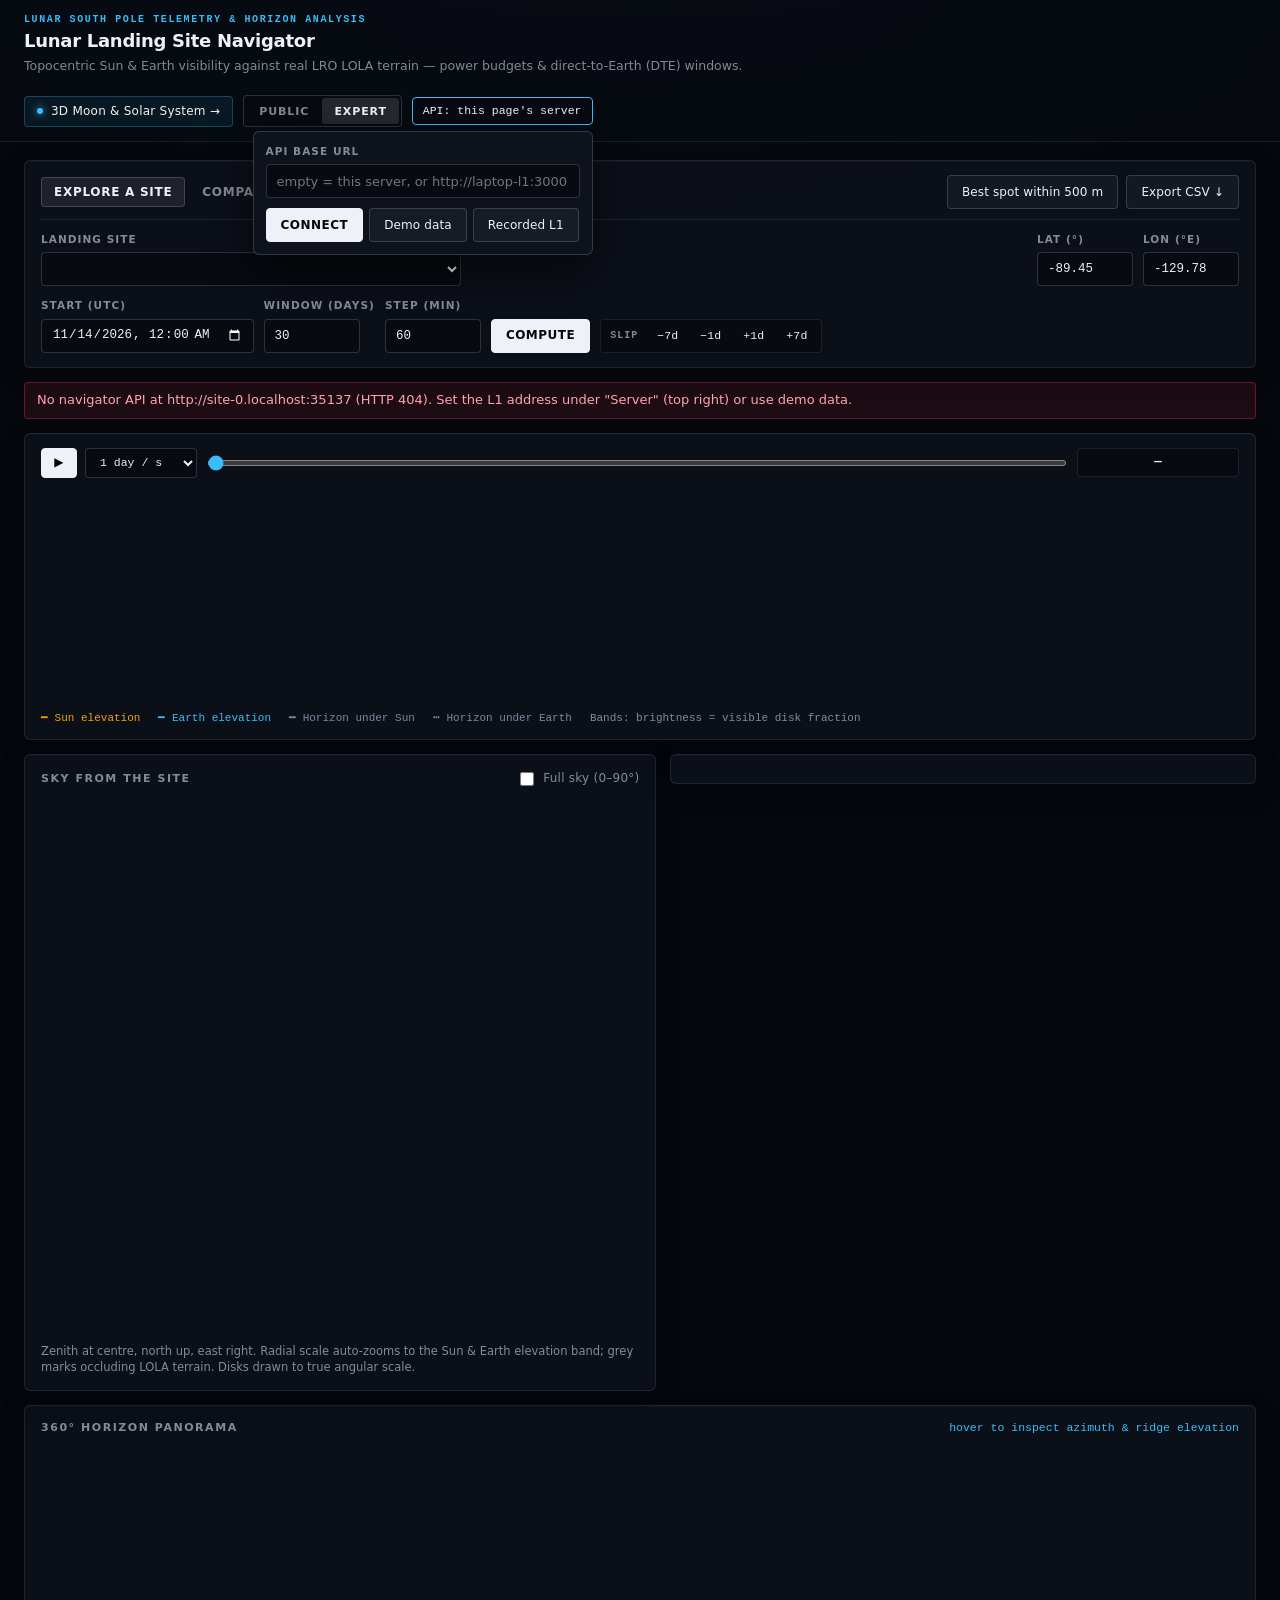
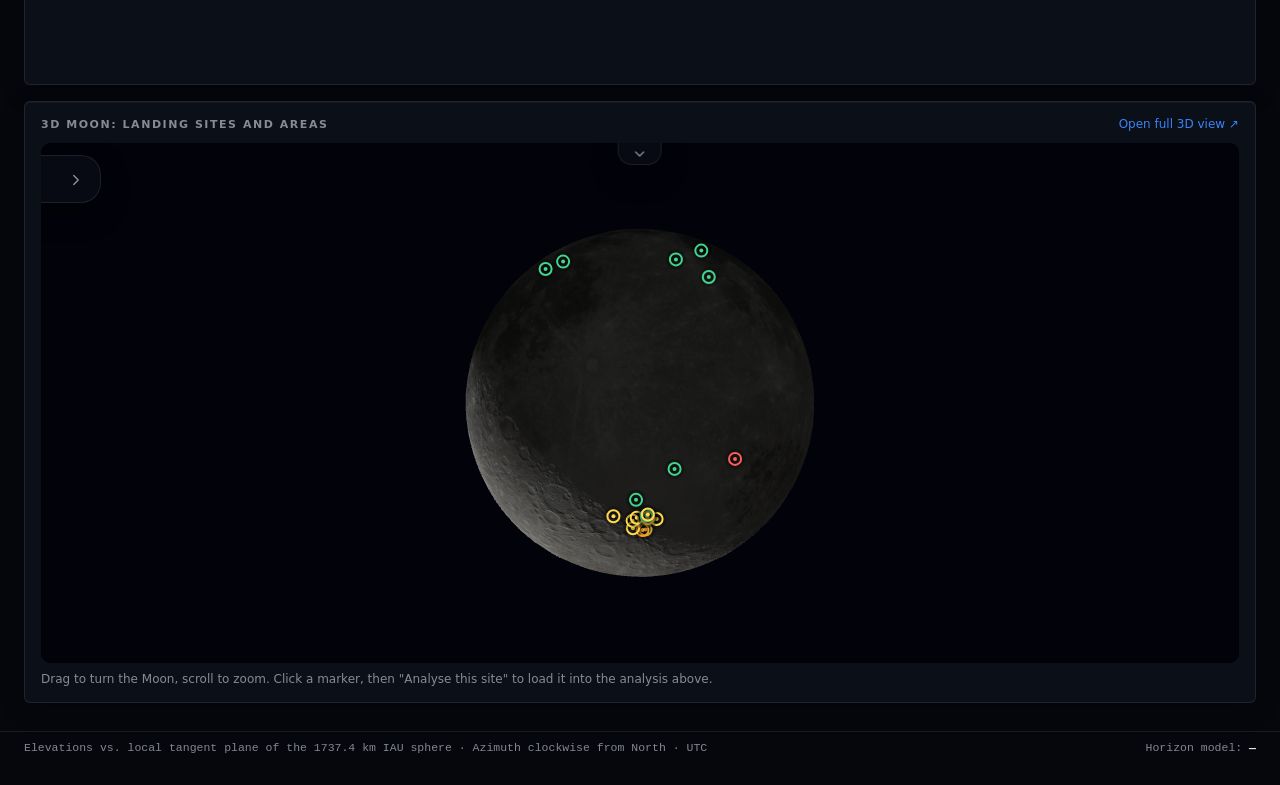
==== web/index.html @ e288f544 "fix(web): 3D hover card never hides under the open settings panel positionCard uses the open left pa" ====
<!doctype html>
<html lang="en">
<head>
<meta charset="utf-8">
<meta name="viewport" content="width=device-width, initial-scale=1">
<title>Lunar Landing Site Navigator</title>
<link rel="icon" type="image/svg+xml" href="favicon.svg">
<link rel="stylesheet" href="app.css?v=20261115c">
</head>
<body>
<header>
  <div class="brand">
    <div class="brand-top">
      <span class="kicker">LUNAR SOUTH POLE TELEMETRY &amp; HORIZON ANALYSIS</span>
      <h1>Lunar Landing Site Navigator</h1>
    </div>
    <p>Topocentric Sun &amp; Earth visibility against real LRO LOLA terrain — power budgets &amp; direct-to-Earth (DTE) windows.</p>
  </div>
  <div class="header-actions">
    <a class="nav-pill" href="solar.html">
      <span class="nav-dot"></span>3D Moon &amp; Solar System →
    </a>
    <div class="mode" role="radiogroup" aria-label="Detail level">
      <button type="button" role="radio" data-mode="public" title="Plain-language summary: countdowns, sunlight and Earth contact">Public</button>
      <button type="button" role="radio" data-mode="expert" title="Everything: coordinates, azimuth/elevation, terrain angles, link gaps">Expert</button>
    </div>
    <details id="server">
      <summary>API: <span id="server-label">…</span></summary>
      <form id="server-form">
        <label>API base URL <input id="api" placeholder="empty = this server, or http://laptop-l1:3000" size="28"></label>
        <div class="server-btns">
          <button type="submit">Connect</button>
          <button type="button" id="use-demo" class="secondary">Demo data</button>
          <button type="button" id="use-recorded" class="secondary">Recorded L1</button>
        </div>
      </form>
    </details>
  </div>
</header>

<div id="demo-banner" hidden>DEMO DATA: approximate geometry and synthetic terrain, not the real ephemeris. Connect to the server for real results.</div>

<main>
  <form id="f" class="panel controls" novalidate>
    <div class="controls-top">
      <nav class="tabs" role="tablist">
        <button type="button" role="tab" data-tab="explore" aria-selected="true">Explore a site</button>
        <button type="button" role="tab" data-tab="compare" aria-selected="false">Compare sites</button>
      </nav>
      <div class="quick-actions" data-only="explore">
        <button type="button" id="best" class="secondary" title="Search a 500 m radius (100 m grid) for the spot with the most sunlight">Best spot within 500 m</button>
        <button type="button" id="csv" class="secondary expert" title="Download full ephemeris and terrain horizon track as CSV">Export CSV ↓</button>
      </div>
    </div>
    <div class="row" data-only="explore">
      <label class="grow">Landing site <select id="site"></select></label>
      <label class="expert coord">Lat (°) <input id="lat" type="number" step="any" min="-90" max="90" value="-89.45" class="num"></label>
      <label class="expert coord">Lon (°E) <input id="lon" type="number" step="any" min="-180" max="180" value="-129.78" class="num"></label>
    </div>
    <div class="row" data-only="compare" hidden>
      <label class="grow">Site A <select class="cmp-site"></select></label>
      <label class="grow">Site B <select class="cmp-site"></select></label>
      <label class="grow">Site C <select class="cmp-site"></select></label>
    </div>
    <div class="row">
      <label>Start (UTC) <input id="start" type="datetime-local" value="2026-11-14T00:00"></label>
      <label>Window (days) <input id="days" type="number" step="any" min="1" max="400" value="30" class="num"></label>
      <label class="expert">Step (min) <input id="step" type="number" step="any" min="1" value="60" class="num"></label>
      <button type="submit">Compute</button>
      <span class="slips"><span class="slips-lbl">Slip</span><button type="button" data-d="-7">−7d</button><button type="button" data-d="-1">−1d</button><button type="button" data-d="1">+1d</button><button type="button" data-d="7">+7d</button></span>
    </div>
  </form>

  <div id="err" role="alert"></div>
  <div id="busy" role="status" hidden><span class="spin"></span> Computing… the first request for a site loads its terrain and can take a few seconds.</div>

  <!-- Timeline + playback, shared by both views. -->
  <section class="panel" id="timeline-panel">
    <div class="play">
      <button type="button" id="play" aria-label="Play">▶</button>
      <select id="speed" aria-label="Playback speed">
        <option value="0.25">6 h / s</option>
        <option value="1" selected>1 day / s</option>
        <option value="3">3 days / s</option>
        <option value="7">1 week / s</option>
      </select>
      <input id="scrub" type="range" min="0" max="0" value="0" step="any" aria-label="Time">
      <output id="now">—</output>
    </div>
    <canvas id="timeline" data-only="explore"></canvas>
    <div id="cmp-bands" data-only="compare" hidden></div>
    <div class="legend expert" data-only="explore">
      <span class="sun">━ Sun elevation</span><span class="earth">━ Earth elevation</span>
      <span class="hz">━ Horizon under Sun</span><span class="hz">┅ Horizon under Earth</span>
      <span>Bands: brightness = visible disk fraction</span>
    </div>
  </section>

  <section id="explore" data-only="explore">
    <div class="split">
      <div class="panel sky-wrap">
        <div class="sky-head">
          <h2>Sky from the site</h2>
          <label class="inline expert"><input type="checkbox" id="full-sky"> Full sky (0–90°)</label>
        </div>
        <canvas id="sky"></canvas>
        <p class="hint expert">Zenith at centre, north up, east right. Radial scale auto-zooms to the Sun &amp; Earth elevation band; grey marks occluding LOLA terrain. Disks drawn to true angular scale.</p>
      </div>
      <div class="side">
        <div class="panel" id="verdict" hidden></div>
        <div class="panel" id="best-panel" hidden></div>
        <div class="panel" id="readout"></div>
        <div class="grid" id="metrics"></div>
      </div>
    </div>
    <div class="panel" id="pano-panel">
      <div class="bp-head"><h2>360° Horizon Panorama</h2><small id="pano-read">hover to inspect azimuth &amp; ridge elevation</small></div>
      <canvas id="pano" aria-label="360 degree horizon panorama"></canvas>
      <p class="hint" id="pano-note"></p>
    </div>
    <div class="panel" id="slips" hidden>
      <div class="bp-head"><h2>If the landing slips</h2><small id="slips-note"></small></div>
      <table id="slips-table"></table>
      <p class="hint">Same site and window duration across delayed launch dates. Deltas relative to planned date; ★ = best date for each metric.</p>
    </div>
  </section>

  <section id="compare" data-only="compare" hidden>
    <div class="cmp-cols" id="cmp-cols"></div>
    <div class="panel">
      <h2>Side-by-side comparison</h2>
      <table id="cmp-table"></table>
      <p class="hint">★ = optimal site among compared candidates for that metric.</p>
    </div>
  </section>
</main>

<footer>
  <span>Elevations vs. local tangent plane of the 1737.4 km IAU sphere · Azimuth clockwise from North · UTC</span>
  <span>Horizon model: <strong id="hz-source">—</strong></span>
</footer>

<script src="sky.js?v=20261115c"></script>
<script src="mock.js?v=20261115c"></script>
<script src="app.js?v=20261115c"></script>
<script src="embed3d.js?v=20261115i"></script>
</body>
</html>
---- web/app.css ----
:root {
  --bg: #05070d;
  --panel: rgba(14, 18, 28, 0.82);
  --panel-solid: #0d111b;
  --well: #070a11;
  --line: rgba(255, 255, 255, 0.085);
  --line-strong: rgba(255, 255, 255, 0.16);
  --text: #eef1f7;
  --muted: rgba(230, 235, 245, 0.56);
  --faint: rgba(230, 235, 245, 0.28);
  --sun: #f59e0b;
  --earth: #38bdf8;
  --hz: #7c899e;
  --accent: #3b82f6;
  --good: #10b981;
  --err: #f43f5e;
  --mono: "JetBrains Mono", "SFMono-Regular", ui-monospace, "Cascadia Code", "Fira Code", monospace;
  --sans: "Inter", system-ui, -apple-system, "Segoe UI", Roboto, sans-serif;
  --r-sm: 4px;
  --r-md: 6px;
}

* { box-sizing: border-box; }
[hidden] { display: none !important; }

body {
  margin: 0;
  font: 14px/1.45 var(--sans);
  background: radial-gradient(1200px 600px at 50% -180px, rgba(56, 189, 248, 0.07), transparent 70%), var(--bg);
  color: var(--text);
  -webkit-font-smoothing: antialiased;
  min-height: 100vh;
}

/* ---------- header ---------- */
header {
  padding: 14px 24px;
  border-bottom: 1px solid var(--line);
  background: rgba(8, 11, 18, 0.85);
  backdrop-filter: blur(14px);
  -webkit-backdrop-filter: blur(14px);
  display: flex;
  gap: 20px;
  justify-content: space-between;
  align-items: center;
  flex-wrap: wrap;
  position: sticky;
  top: 0;
  z-index: 20;
}
.brand-top { display: flex; flex-direction: column; gap: 2px; }
.kicker {
  font: 600 10px/1.2 var(--mono);
  letter-spacing: 0.16em;
  text-transform: uppercase;
  color: var(--earth);
}
h1 {
  margin: 0;
  font-size: 18px;
  font-weight: 600;
  letter-spacing: -0.015em;
  color: var(--text);
}
h2 {
  margin: 0 0 10px;
  font-size: 11px;
  font-weight: 600;
  letter-spacing: 0.14em;
  text-transform: uppercase;
  color: var(--muted);
}
header p {
  margin: 3px 0 0;
  color: var(--muted);
  font-size: 12.5px;
}
.header-actions {
  display: flex;
  align-items: center;
  gap: 10px;
  flex-wrap: wrap;
}
.nav-pill {
  display: inline-flex;
  align-items: center;
  gap: 8px;
  padding: 6px 12px;
  border-radius: var(--r-sm);
  border: 1px solid rgba(56, 189, 248, 0.28);
  background: rgba(56, 189, 248, 0.08);
  color: var(--text);
  text-decoration: none;
  font-size: 12px;
  font-weight: 500;
  letter-spacing: 0.02em;
  transition: background 0.15s, border-color 0.15s;
}
.nav-pill:hover {
  background: rgba(56, 189, 248, 0.16);
  border-color: rgba(56, 189, 248, 0.5);
}
.nav-dot {
  width: 6px;
  height: 6px;
  border-radius: 50%;
  background: var(--earth);
  box-shadow: 0 0 8px var(--earth);
}

/* ---------- server popover ---------- */
#server { position: relative; }
#server summary {
  cursor: pointer;
  color: var(--muted);
  font: 500 11.5px/1 var(--mono);
  padding: 7px 10px;
  border: 1px solid var(--line);
  border-radius: var(--r-sm);
  background: var(--well);
  list-style: none;
  user-select: none;
}
#server summary::-webkit-details-marker { display: none; }
#server summary:hover { border-color: var(--line-strong); color: var(--text); }
#server[open] summary { border-color: var(--earth); color: var(--text); }
#server form {
  position: absolute;
  right: 0;
  top: calc(100% + 6px);
  width: 340px;
  background: #0d121d;
  border: 1px solid var(--line-strong);
  border-radius: var(--r-md);
  padding: 12px;
  box-shadow: 0 16px 40px rgba(0, 0, 0, 0.55);
  display: grid;
  gap: 10px;
  z-index: 30;
}
#server form input { width: 100%; }
.server-btns { display: flex; gap: 6px; flex-wrap: wrap; }

#demo-banner {
  background: rgba(245, 158, 11, 0.12);
  color: #fcd34d;
  padding: 7px 24px;
  font: 500 12px/1.4 var(--mono);
  border-bottom: 1px solid rgba(245, 158, 11, 0.28);
}

/* ---------- main layout & panels ---------- */
main {
  padding: 18px 24px 28px;
  display: grid;
  gap: 14px;
  max-width: 1380px;
  margin: auto;
}
.panel {
  background: var(--panel);
  padding: 14px 16px;
  border-radius: var(--r-md);
  border: 1px solid var(--line);
  box-shadow: inset 0 1px 0 rgba(255, 255, 255, 0.03), 0 8px 24px rgba(0, 0, 0, 0.22);
}

/* ---------- controls bar ---------- */
.controls { display: grid; gap: 12px; }
.controls-top {
  display: flex;
  justify-content: space-between;
  align-items: center;
  gap: 12px;
  border-bottom: 1px solid var(--line);
  padding-bottom: 10px;
  flex-wrap: wrap;
}
.quick-actions { display: flex; gap: 8px; align-items: center; }
.row { display: flex; flex-wrap: wrap; gap: 10px; align-items: flex-end; }
label {
  display: flex;
  flex-direction: column;
  gap: 5px;
  font-size: 10.5px;
  font-weight: 600;
  letter-spacing: 0.1em;
  text-transform: uppercase;
  color: var(--muted);
}
label.grow { flex: 1 1 240px; }
label.inline {
  flex-direction: row;
  align-items: center;
  gap: 6px;
  text-transform: none;
  letter-spacing: 0.02em;
  font-weight: 500;
  font-size: 12px;
  cursor: pointer;
}

input, select, button {
  font: 500 13px/1.2 var(--sans);
  height: 34px;
  padding: 0 10px;
  border-radius: var(--r-sm);
  border: 1px solid var(--line-strong);
  background: var(--well);
  color: var(--text);
  outline: none;
  transition: border-color 0.15s, background 0.15s, box-shadow 0.15s;
}
input[type="number"], input[type="datetime-local"] {
  font-family: var(--mono);
  font-size: 12.5px;
  font-variant-numeric: tabular-nums;
  color-scheme: dark;
}
input:focus, select:focus {
  border-color: var(--earth);
  box-shadow: 0 0 0 2px rgba(56, 189, 248, 0.15);
}
input[type="checkbox"] {
  width: 14px;
  height: 14px;
  padding: 0;
  accent-color: var(--earth);
}
input.num { width: 96px; }
select { width: 100%; max-width: 420px; }

button {
  background: var(--text);
  border-color: var(--text);
  color: #05070d;
  font-weight: 600;
  font-size: 12px;
  letter-spacing: 0.04em;
  text-transform: uppercase;
  padding: 0 14px;
  cursor: pointer;
}
button:hover:not(:disabled) { opacity: 0.9; }
button:active:not(:disabled) { transform: translateY(1px); }

button.secondary, .slips button {
  background: rgba(255, 255, 255, 0.04);
  border-color: var(--line-strong);
  color: var(--text);
  font-weight: 500;
  text-transform: none;
  letter-spacing: 0.01em;
}
button.secondary:hover:not(:disabled), .slips button:hover:not(:disabled) {
  background: rgba(255, 255, 255, 0.09);
  border-color: rgba(255, 255, 255, 0.28);
}

.slips {
  display: inline-flex;
  gap: 4px;
  align-items: center;
  background: var(--well);
  border: 1px solid var(--line);
  border-radius: var(--r-sm);
  padding: 3px 5px;
  height: 34px;
}
.slips-lbl {
  font: 600 10px/1 var(--mono);
  text-transform: uppercase;
  letter-spacing: 0.1em;
  color: var(--muted);
  padding: 0 6px 0 4px;
}
.slips button {
  height: 26px;
  padding: 0 8px;
  font: 500 11.5px/1 var(--mono);
  border-color: transparent;
  background: transparent;
}
.slips button:hover {
  background: rgba(255, 255, 255, 0.08);
  border-color: var(--line);
}

.tabs { display: flex; gap: 4px; }
.tabs button {
  height: 30px;
  padding: 0 12px;
  background: transparent;
  border-color: transparent;
  color: var(--muted);
  font-size: 12px;
  letter-spacing: 0.06em;
}
.tabs button:hover { color: var(--text); }
.tabs button[aria-selected="true"] {
  background: rgba(255, 255, 255, 0.08);
  border-color: var(--line-strong);
  color: var(--text);
}

/* ---------- alerts & busy ---------- */
#err {
  color: #fda4af;
  background: rgba(244, 63, 94, 0.1);
  border: 1px solid rgba(244, 63, 94, 0.3);
  border-radius: var(--r-sm);
  padding: 8px 12px;
  font-size: 13px;
}
#err:empty { display: none; }
#busy {
  color: var(--muted);
  font: 500 12px/1.4 var(--mono);
  display: flex;
  align-items: center;
  gap: 8px;
}
.spin {
  width: 13px;
  height: 13px;
  border: 2px solid var(--line-strong);
  border-top-color: var(--earth);
  border-radius: 50%;
  animation: spin 0.75s linear infinite;
}
@keyframes spin { to { transform: rotate(360deg); } }
main.loading canvas, main.loading .grid, main.loading table { opacity: 0.45; transition: opacity 0.2s; }
button:disabled { opacity: 0.5; cursor: progress; }

/* ---------- timeline & playback ---------- */
.play {
  display: flex;
  gap: 8px;
  align-items: center;
  margin-bottom: 10px;
}
.play button {
  width: 36px;
  height: 30px;
  padding: 0;
  display: grid;
  place-items: center;
}
.play select {
  width: auto;
  height: 30px;
  font: 500 11.5px/1 var(--mono);
}
#scrub {
  flex: 1;
  padding: 0;
  height: 6px;
  accent-color: var(--earth);
  cursor: pointer;
}
#now {
  font: 600 12.5px/1 var(--mono);
  font-variant-numeric: tabular-nums;
  color: var(--text);
  background: var(--well);
  border: 1px solid var(--line);
  border-radius: var(--r-sm);
  padding: 7px 10px;
  min-width: 162px;
  text-align: center;
}
canvas { display: block; width: 100%; border-radius: var(--r-sm); }
#timeline { height: 215px; cursor: crosshair; }
.legend {
  display: flex;
  flex-wrap: wrap;
  gap: 6px 18px;
  font: 500 11px/1.3 var(--mono);
  color: var(--muted);
  margin-top: 8px;
}
.legend .sun { color: var(--sun); }
.legend .earth { color: var(--earth); }
.legend .hz { color: var(--hz); }

/* ---------- explore split ---------- */
.split {
  display: grid;
  grid-template-columns: minmax(320px, 1.08fr) 1fr;
  gap: 14px;
}
@media (max-width: 900px) { .split { grid-template-columns: 1fr; } }
.sky-head {
  display: flex;
  justify-content: space-between;
  align-items: center;
  margin-bottom: 6px;
}
.sky-head h2 { margin: 0; }
#sky { aspect-ratio: 1; max-height: 540px; margin: 0 auto; }
.hint {
  color: var(--muted);
  font-size: 11.5px;
  line-height: 1.45;
  margin: 8px 0 0;
}
.side {
  display: grid;
  gap: 12px;
  align-content: start;
}

/* ---------- readout & countdowns ---------- */
.counts {
  display: grid;
  grid-template-columns: 1fr 1fr;
  gap: 10px;
  margin: 6px 0 12px;
}
.count {
  background: var(--well);
  border: 1px solid var(--line);
  border-radius: var(--r-sm);
  padding: 10px 12px;
}
.count small {
  display: block;
  color: var(--muted);
  font: 600 10px/1.2 var(--mono);
  letter-spacing: 0.12em;
  text-transform: uppercase;
}
.count b {
  display: block;
  font: 600 20px/1.25 var(--mono);
  font-variant-numeric: tabular-nums;
  margin: 3px 0 2px;
}
.count.sun { border-left: 2px solid var(--sun); }
.count.earth { border-left: 2px solid var(--earth); }
.count.sun b { color: var(--sun); }
.count.earth b { color: var(--earth); }
.count span {
  color: var(--muted);
  font: 400 11px/1.2 var(--mono);
}

#readout h2 {
  font-family: var(--mono);
  color: var(--text);
  letter-spacing: 0.06em;
}
#readout dl {
  display: grid;
  grid-template-columns: 56px 1fr 1fr;
  gap: 6px 12px;
  margin: 0;
  padding-top: 8px;
  border-top: 1px solid var(--line);
  font: 500 12px/1.4 var(--mono);
  font-variant-numeric: tabular-nums;
}
#readout dt { font-weight: 600; text-transform: uppercase; letter-spacing: 0.08em; }
#readout dd { margin: 0; }
#readout dd small { color: var(--muted); }
#readout .sun { color: var(--sun); }
#readout .earth { color: var(--earth); }

/* ---------- metric cards ---------- */
.grid {
  display: grid;
  grid-template-columns: repeat(auto-fit, minmax(150px, 1fr));
  gap: 10px;
}
.metric {
  background: var(--panel);
  border: 1px solid var(--line);
  padding: 11px 13px;
  border-radius: var(--r-md);
  box-shadow: inset 0 1px 0 rgba(255, 255, 255, 0.025);
}
.metric > small:first-child {
  font-size: 10.5px;
  font-weight: 600;
  letter-spacing: 0.1em;
  text-transform: uppercase;
  color: var(--muted);
}
.metric b {
  display: block;
  font: 600 22px/1.25 var(--mono);
  font-variant-numeric: tabular-nums;
  margin: 4px 0 2px;
  color: var(--text);
}
.metric > small:last-child {
  color: var(--muted);
  font-size: 11px;
  display: block;
}

/* ---------- slips & best spot ---------- */
#slips, #pano-panel { margin-top: 14px; }
#slips td.up, #best-panel td.up { color: var(--good); }
#slips td.down, #best-panel td.down { color: var(--err); }
#slips td small {
  color: var(--muted);
  margin-left: 6px;
  font: 400 11px/1 var(--mono);
}
#slips tr.on td:first-child { color: var(--text); font-weight: 600; }
#slips .bar {
  display: inline-block;
  height: 5px;
  border-radius: 2px;
  background: var(--sun);
  vertical-align: middle;
  margin-right: 8px;
  opacity: 0.85;
}
#slips button { height: 26px; padding: 0 10px; font-size: 11.5px; }
#best-panel table { font-size: 12.5px; margin: 8px 0; }
.bp-head {
  display: flex;
  justify-content: space-between;
  align-items: baseline;
  gap: 8px;
  margin-bottom: 6px;
}
.bp-head h2 { margin: 0; }
.bp-head small {
  font: 500 11.5px/1 var(--mono);
  color: var(--muted);
}
#best-panel .bp-actions { display: flex; gap: 8px; margin-top: 8px; }

/* ---------- compare view ---------- */
.cmp-cols {
  display: grid;
  grid-template-columns: repeat(auto-fit, minmax(260px, 1fr));
  gap: 14px;
  margin-bottom: 14px;
}
.cmp-col h3 {
  margin: 0 0 3px;
  font-size: 14px;
  font-weight: 600;
}
.cmp-col .sub {
  color: var(--muted);
  font: 500 11.5px/1.3 var(--mono);
  margin-bottom: 8px;
}
.cmp-col canvas { aspect-ratio: 1; }
.cmp-col .now {
  font: 500 12px/1.4 var(--mono);
  font-variant-numeric: tabular-nums;
  margin-top: 8px;
}
.cmp-band {
  display: grid;
  grid-template-columns: 170px 1fr;
  align-items: center;
  gap: 10px;
  margin-bottom: 6px;
}
.cmp-band span {
  font-size: 12px;
  color: var(--muted);
  overflow: hidden;
  text-overflow: ellipsis;
  white-space: nowrap;
}
.cmp-band canvas { height: 30px; cursor: crosshair; }

/* ---------- tables ---------- */
table {
  width: 100%;
  border-collapse: collapse;
  font: 500 12.5px/1.4 var(--mono);
  font-variant-numeric: tabular-nums;
}
th, td {
  padding: 8px 10px;
  border-bottom: 1px solid var(--line);
  text-align: right;
}
th {
  font-family: var(--sans);
  font-size: 10.5px;
  font-weight: 600;
  letter-spacing: 0.1em;
  text-transform: uppercase;
  color: var(--muted);
}
th:first-child, td:first-child {
  font-family: var(--sans);
  text-align: left;
  color: var(--muted);
  font-weight: 500;
}
td.best { color: var(--good); font-weight: 600; }

/* ---------- footer ---------- */
footer {
  color: var(--muted);
  font: 500 11.5px/1.4 var(--mono);
  padding: 8px 24px 28px;
  max-width: 1380px;
  margin: auto;
  display: flex;
  justify-content: space-between;
  flex-wrap: wrap;
  gap: 8px;
  border-top: 1px solid var(--line);
}
footer strong { color: var(--text); font-weight: 600; }

/* ---------- public / expert mode ---------- */
[data-mode="public"] .expert { display: none !important; }
.mode {
  display: inline-grid;
  grid-template-columns: 1fr 1fr;
  background: var(--well);
  border: 1px solid var(--line-strong);
  border-radius: var(--r-sm);
  padding: 2px;
}
.mode button {
  height: 26px;
  background: transparent;
  border: 0;
  border-radius: 3px;
  padding: 0 12px;
  font-size: 11px;
  font-weight: 600;
  letter-spacing: 0.08em;
  color: var(--muted);
}
.mode button[aria-checked="true"] {
  background: rgba(255, 255, 255, 0.12);
  color: var(--text);
}

/* ---------- mission verdict ---------- */
#verdict .v-head {
  display: flex;
  align-items: center;
  gap: 10px;
  margin-bottom: 10px;
}
#verdict .v-head b {
  font-size: 16px;
  letter-spacing: -0.01em;
}
#verdict .v-head small { color: var(--muted); font-size: 12px; }
.dot { width: 10px; height: 10px; border-radius: 50%; flex: none; }
.good { --v: var(--good); }
.marginal { --v: var(--sun); }
.poor { --v: var(--err); }
.dot {
  background: var(--v);
  box-shadow: 0 0 0 3px color-mix(in srgb, var(--v) 22%, transparent);
}
#verdict .v-head b { color: var(--v); }
#verdict ul {
  list-style: none;
  margin: 0;
  padding: 0;
  display: grid;
  gap: 6px;
  font-size: 12.5px;
}
#verdict li {
  display: flex;
  align-items: center;
  gap: 8px;
}
#verdict li > span:last-child {
  color: var(--text);
  margin-left: auto;
  font-family: var(--mono);
  font-variant-numeric: tabular-nums;
}
#verdict .fact, #verdict .caveat {
  color: var(--muted);
  font-size: 11.5px;
  margin: 10px 0 0;
}
#verdict .fact {
  border-top: 1px solid var(--line);
  padding-top: 8px;
  color: #cbd5e1;
}
#verdict li.info { --v: #64748b; }

/* ---------- horizon panorama ---------- */
#pano { height: 220px; cursor: crosshair; }
#pano-read { font-family: var(--mono); font-variant-numeric: tabular-nums; color: var(--earth); }

/* Public mode still needs coordinates when the user picked "custom coordinates". */
[data-mode="public"].custom .coord { display: flex !important; }
main.stale canvas, main.stale .grid, main.stale #readout, main.stale #verdict { opacity: 0.35; }

/* ---------- robustness: narrow screens ---------- */
main > *, .split > *, .side > *, .cmp-cols > * { min-width: 0; }
#slips, #compare .panel, #best-panel { overflow-x: auto; }
.metric b .ev, td .ev {
  font-family: var(--sans);
  font-size: 11.5px;
  font-weight: 500;
  color: var(--muted);
  margin-right: 5px;
}

@media (max-width: 640px) {
  header { padding: 12px 14px; position: static; }
  h1 { font-size: 16px; }
  main { padding: 12px; gap: 12px; }
  .row { gap: 8px; }
  .row label { flex: 1 1 135px; }
  .row label input, .row label select { width: 100%; max-width: none; }
  input.num { width: 100%; }
  .slips { flex-wrap: wrap; height: auto; }
  .play { flex-wrap: wrap; }
  #now { min-width: 0; flex-basis: 100%; }
  #timeline { height: 180px; }
  #pano { height: 175px; }
  .counts { grid-template-columns: 1fr 1fr; }
  .count b { font-size: 17px; }
  #readout dl { grid-template-columns: auto 1fr; }
  #readout dl dd:nth-of-type(2n) { grid-column: 2; }
  .grid { grid-template-columns: 1fr 1fr; }
  .metric b { font-size: 18px; }
  .cmp-band { grid-template-columns: 95px 1fr; }
  #server form { position: static; width: 100%; margin-top: 8px; }
}
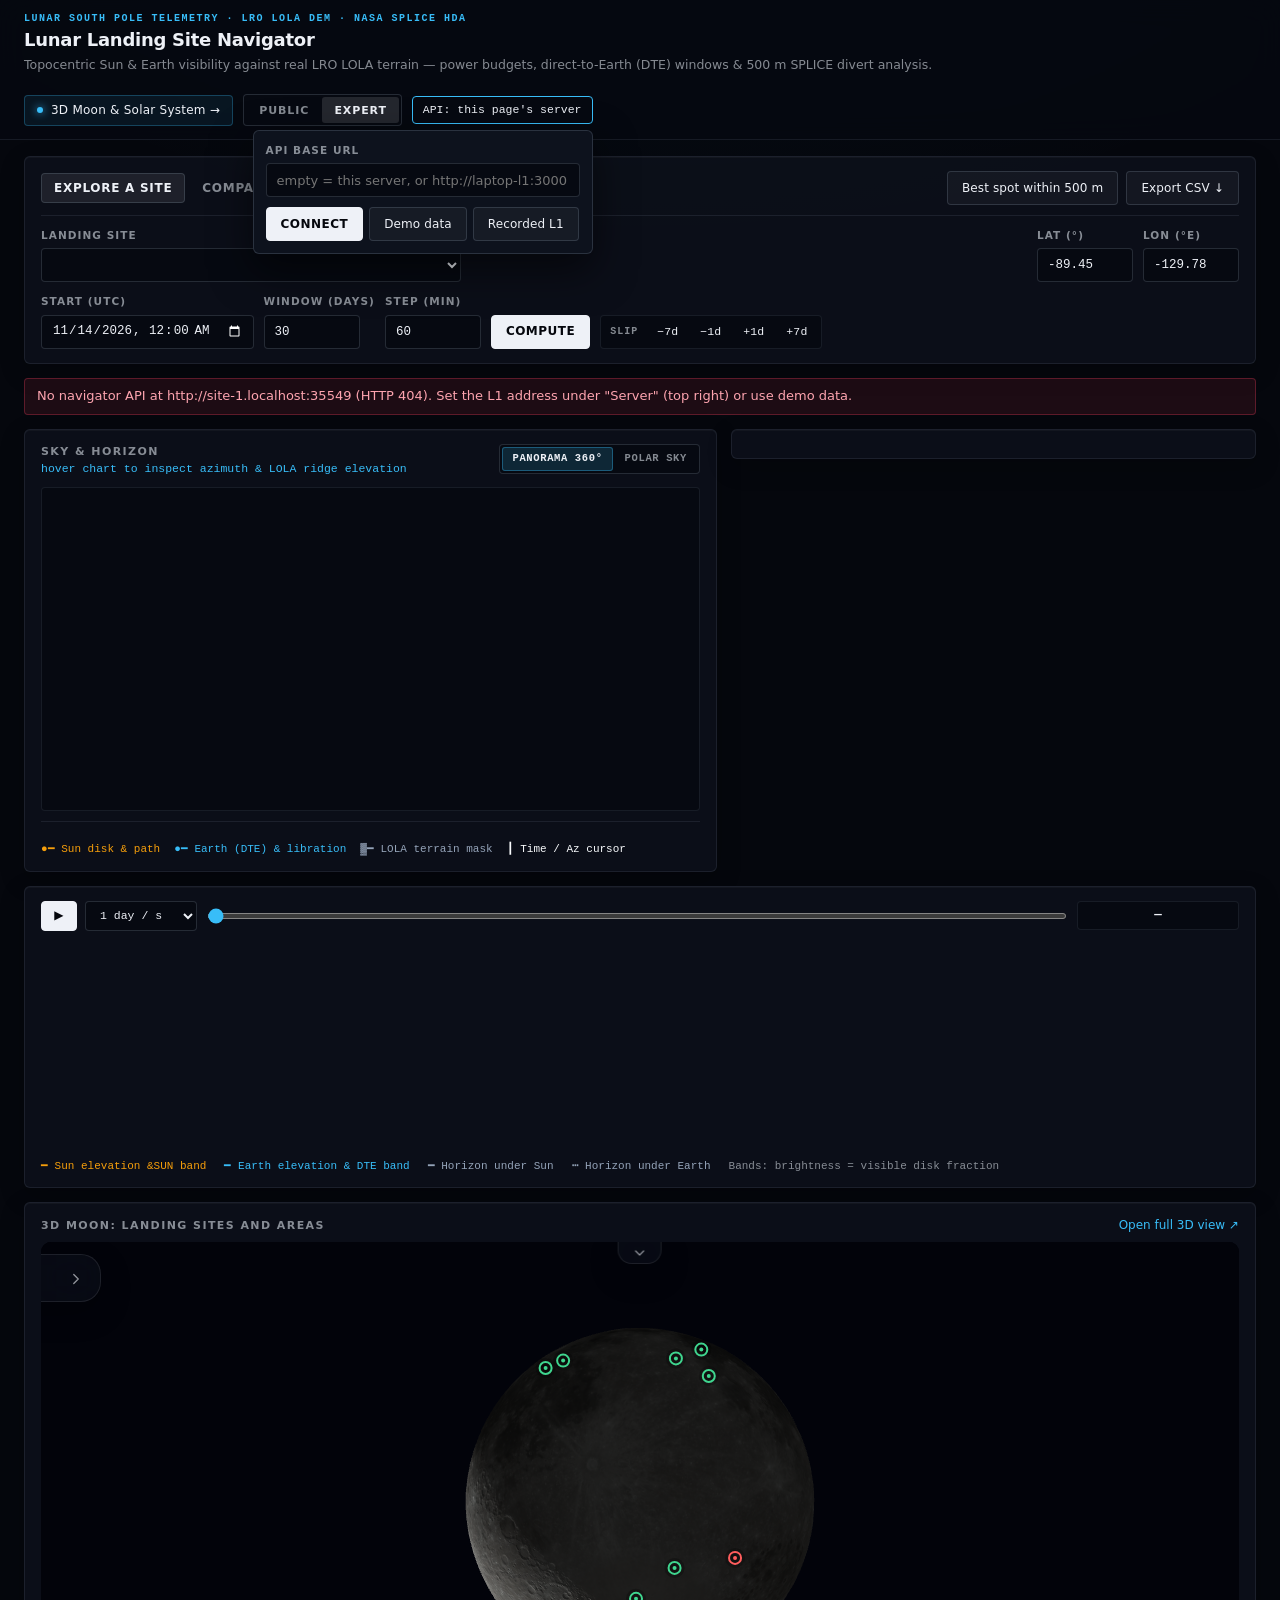
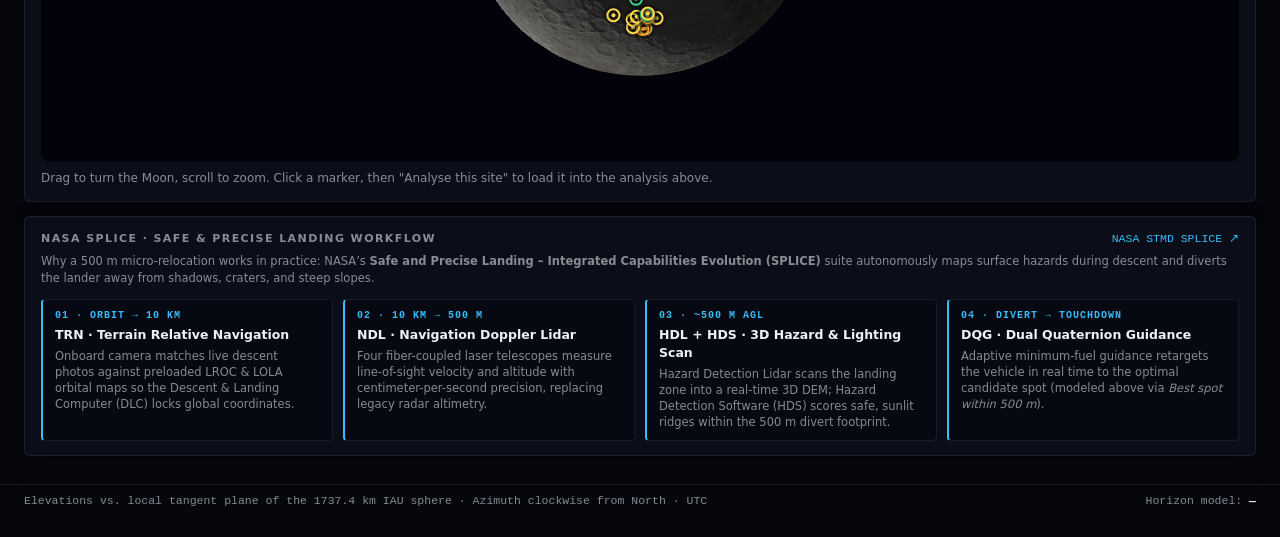
==== commit ecb0774d: "feat(web): unify Sky & Horizon chart system, stacked compare panoramas, and NASA SPLICE HDA workflow" ====
--- a/web/index.html
+++ b/web/index.html
@@ -5,16 +5,16 @@
 <meta name="viewport" content="width=device-width, initial-scale=1">
 <title>Lunar Landing Site Navigator</title>
 <link rel="icon" type="image/svg+xml" href="favicon.svg">
-<link rel="stylesheet" href="app.css?v=20261115c">
+<link rel="stylesheet" href="app.css?v=20261115j">
 </head>
 <body>
 <header>
   <div class="brand">
     <div class="brand-top">
-      <span class="kicker">LUNAR SOUTH POLE TELEMETRY &amp; HORIZON ANALYSIS</span>
+      <span class="kicker">LUNAR SOUTH POLE TELEMETRY · LRO LOLA DEM · NASA SPLICE HDA</span>
       <h1>Lunar Landing Site Navigator</h1>
     </div>
-    <p>Topocentric Sun &amp; Earth visibility against real LRO LOLA terrain — power budgets &amp; direct-to-Earth (DTE) windows.</p>
+    <p>Topocentric Sun &amp; Earth visibility against real LRO LOLA terrain — power budgets, direct-to-Earth (DTE) windows &amp; 500 m SPLICE divert analysis.</p>
   </div>
   <div class="header-actions">
     <a class="nav-pill" href="solar.html">
@@ -48,7 +48,7 @@
         <button type="button" role="tab" data-tab="compare" aria-selected="false">Compare sites</button>
       </nav>
       <div class="quick-actions" data-only="explore">
-        <button type="button" id="best" class="secondary" title="Search a 500 m radius (100 m grid) for the spot with the most sunlight">Best spot within 500 m</button>
+        <button type="button" id="best" class="secondary" title="NASA SPLICE HDA: search a 500 m divert radius (100 m grid) for the spot with the most sunlight">Best spot within 500 m</button>
         <button type="button" id="csv" class="secondary expert" title="Download full ephemeris and terrain horizon track as CSV">Export CSV ↓</button>
       </div>
     </div>
@@ -74,7 +74,86 @@
   <div id="err" role="alert"></div>
   <div id="busy" role="status" hidden><span class="spin"></span> Computing… the first request for a site loads its terrain and can take a few seconds.</div>
 
-  <!-- Timeline + playback, shared by both views. -->
+  <section id="explore" data-only="explore">
+    <div class="split">
+      <!-- Unified Sky & Horizon panel: Panorama (default) | Polar switch, shared cursor, both canvases in DOM. -->
+      <div class="panel sky-wrap" id="pano-panel">
+        <div class="sky-head">
+          <div class="sky-title-group">
+            <h2>Sky &amp; Horizon</h2>
+            <small id="pano-read">hover chart to inspect azimuth &amp; LOLA ridge elevation</small>
+          </div>
+          <div class="sky-controls">
+            <label class="inline expert" id="full-sky-label" hidden><input type="checkbox" id="full-sky"> Full sky (0–90°)</label>
+            <div class="chart-switch" id="sky-switch" role="radiogroup" aria-label="Chart projection">
+              <button type="button" role="radio" data-sky-view="pano" aria-checked="true">Panorama 360°</button>
+              <button type="button" role="radio" data-sky-view="polar" aria-checked="false">Polar Sky</button>
+            </div>
+          </div>
+        </div>
+        <div class="chart-stage">
+          <canvas id="pano" aria-label="360 degree horizon panorama"></canvas>
+          <canvas id="sky" hidden aria-label="Polar sky plot"></canvas>
+        </div>
+        <div class="chart-foot">
+          <p class="hint" id="pano-note"></p>
+          <div class="legend compact-legend">
+            <span class="sun">●━ Sun disk &amp; path</span>
+            <span class="earth">●━ Earth (DTE) &amp; libration</span>
+            <span class="hz">▓━ LOLA terrain mask</span>
+            <span class="cur">┃ Time / Az cursor</span>
+          </div>
+        </div>
+      </div>
+
+      <div class="side">
+        <div class="panel" id="verdict" hidden></div>
+        <div class="panel" id="best-panel" hidden></div>
+        <div class="panel" id="readout"></div>
+        <div class="grid" id="metrics"></div>
+      </div>
+    </div>
+
+    <div id="moon3d-mount"></div>
+
+    <div class="panel" id="slips" hidden>
+      <div class="bp-head"><h2>If the landing slips</h2><small id="slips-note"></small></div>
+      <table id="slips-table"></table>
+      <p class="hint">Same site and window duration across delayed launch dates. Deltas relative to planned date; ★ = best date for each metric.</p>
+    </div>
+
+    <div class="panel splice-panel" id="splice-workflow">
+      <div class="bp-head">
+        <h2>NASA SPLICE · Safe &amp; Precise Landing Workflow</h2>
+        <a class="splice-link" href="https://www.nasa.gov/safe-and-precise-landing-integrated-capabilities-evolution-splice/" target="_blank" rel="noopener">NASA STMD SPLICE ↗</a>
+      </div>
+      <p class="hint splice-intro">Why a 500 m micro-relocation works in practice: NASA’s <strong>Safe and Precise Landing – Integrated Capabilities Evolution (SPLICE)</strong> suite autonomously maps surface hazards during descent and diverts the lander away from shadows, craters, and steep slopes.</p>
+      <div class="splice-steps">
+        <div class="splice-step">
+          <span class="splice-tag">01 · ORBIT → 10 KM</span>
+          <b>TRN · Terrain Relative Navigation</b>
+          <small>Onboard camera matches live descent photos against preloaded LROC &amp; LOLA orbital maps so the Descent &amp; Landing Computer (DLC) locks global coordinates.</small>
+        </div>
+        <div class="splice-step">
+          <span class="splice-tag">02 · 10 KM → 500 M</span>
+          <b>NDL · Navigation Doppler Lidar</b>
+          <small>Four fiber-coupled laser telescopes measure line-of-sight velocity and altitude with centimeter-per-second precision, replacing legacy radar altimetry.</small>
+        </div>
+        <div class="splice-step">
+          <span class="splice-tag">03 · ~500 M AGL</span>
+          <b>HDL + HDS · 3D Hazard &amp; Lighting Scan</b>
+          <small>Hazard Detection Lidar scans the landing zone into a real-time 3D DEM; Hazard Detection Software (HDS) scores safe, sunlit ridges within the 500 m divert footprint.</small>
+        </div>
+        <div class="splice-step">
+          <span class="splice-tag">04 · DIVERT → TOUCHDOWN</span>
+          <b>DQG · Dual Quaternion Guidance</b>
+          <small>Adaptive minimum-fuel guidance retargets the vehicle in real time to the optimal candidate spot (modeled above via <em>Best spot within 500 m</em>).</small>
+        </div>
+      </div>
+    </div>
+  </section>
+
+  <!-- Master timeline + playback control, directly under Sky & Horizon (in Explore) and Compare strips (in Compare). -->
   <section class="panel" id="timeline-panel">
     <div class="play">
       <button type="button" id="play" aria-label="Play">▶</button>
@@ -90,44 +169,29 @@
     <canvas id="timeline" data-only="explore"></canvas>
     <div id="cmp-bands" data-only="compare" hidden></div>
     <div class="legend expert" data-only="explore">
-      <span class="sun">━ Sun elevation</span><span class="earth">━ Earth elevation</span>
-      <span class="hz">━ Horizon under Sun</span><span class="hz">┅ Horizon under Earth</span>
+      <span class="sun">━ Sun elevation &amp;SUN band</span>
+      <span class="earth">━ Earth elevation &amp; DTE band</span>
+      <span class="hz">━ Horizon under Sun</span>
+      <span class="hz">┅ Horizon under Earth</span>
       <span>Bands: brightness = visible disk fraction</span>
     </div>
   </section>
 
-  <section id="explore" data-only="explore">
-    <div class="split">
-      <div class="panel sky-wrap">
-        <div class="sky-head">
-          <h2>Sky from the site</h2>
-          <label class="inline expert"><input type="checkbox" id="full-sky"> Full sky (0–90°)</label>
-        </div>
-        <canvas id="sky"></canvas>
-        <p class="hint expert">Zenith at centre, north up, east right. Radial scale auto-zooms to the Sun &amp; Earth elevation band; grey marks occluding LOLA terrain. Disks drawn to true angular scale.</p>
-      </div>
-      <div class="side">
-        <div class="panel" id="verdict" hidden></div>
-        <div class="panel" id="best-panel" hidden></div>
-        <div class="panel" id="readout"></div>
-        <div class="grid" id="metrics"></div>
-      </div>
-    </div>
-    <div class="panel" id="pano-panel">
-      <div class="bp-head"><h2>360° Horizon Panorama</h2><small id="pano-read">hover to inspect azimuth &amp; ridge elevation</small></div>
-      <canvas id="pano" aria-label="360 degree horizon panorama"></canvas>
-      <p class="hint" id="pano-note"></p>
-    </div>
-    <div class="panel" id="slips" hidden>
-      <div class="bp-head"><h2>If the landing slips</h2><small id="slips-note"></small></div>
-      <table id="slips-table"></table>
-      <p class="hint">Same site and window duration across delayed launch dates. Deltas relative to planned date; ★ = best date for each metric.</p>
-    </div>
-  </section>
-
   <section id="compare" data-only="compare" hidden>
-    <div class="cmp-cols" id="cmp-cols"></div>
-    <div class="panel">
+    <div class="panel cmp-charts-panel">
+      <div class="sky-head">
+        <div class="sky-title-group">
+          <h2>Multi-Site Horizon &amp; Sky Comparison</h2>
+          <small id="cmp-read">shared 0°–360° azimuth axis · hover to compare ridge occlusion across sites</small>
+        </div>
+        <div class="chart-switch" id="cmp-switch" role="radiogroup" aria-label="Comparison chart projection">
+          <button type="button" role="radio" data-cmp-view="pano" aria-checked="true">Stacked Panoramas</button>
+          <button type="button" role="radio" data-cmp-view="polar" aria-checked="false">Polar Sky</button>
+        </div>
+      </div>
+      <div class="cmp-cols pano-stack" id="cmp-cols"></div>
+    </div>
+    <div class="panel cmp-table-panel">
       <h2>Side-by-side comparison</h2>
       <table id="cmp-table"></table>
       <p class="hint">★ = optimal site among compared candidates for that metric.</p>
@@ -140,9 +204,9 @@
   <span>Horizon model: <strong id="hz-source">—</strong></span>
 </footer>
 
-<script src="sky.js?v=20261115c"></script>
-<script src="mock.js?v=20261115c"></script>
-<script src="app.js?v=20261115c"></script>
-<script src="embed3d.js?v=20261115i"></script>
+<script src="sky.js?v=20261115j"></script>
+<script src="mock.js?v=20261115j"></script>
+<script src="app.js?v=20261115j"></script>
+<script src="embed3d.js?v=20261115j"></script>
 </body>
 </html>
--- a/web/app.css
+++ b/web/app.css
@@ -1,17 +1,17 @@
 :root {
   --bg: #05070d;
-  --panel: rgba(14, 18, 28, 0.82);
+  --panel: rgba(13, 17, 27, 0.88);
   --panel-solid: #0d111b;
-  --well: #070a11;
-  --line: rgba(255, 255, 255, 0.085);
-  --line-strong: rgba(255, 255, 255, 0.16);
+  --well: #060911;
+  --line: rgba(148, 163, 184, 0.12);
+  --line-strong: rgba(148, 163, 184, 0.22);
   --text: #eef1f7;
-  --muted: rgba(230, 235, 245, 0.56);
-  --faint: rgba(230, 235, 245, 0.28);
+  --muted: rgba(226, 232, 240, 0.58);
+  --faint: rgba(226, 232, 240, 0.28);
   --sun: #f59e0b;
   --earth: #38bdf8;
-  --hz: #7c899e;
-  --accent: #3b82f6;
+  --hz: #94a3b8;
+  --accent: #38bdf8;
   --good: #10b981;
   --err: #f43f5e;
   --mono: "JetBrains Mono", "SFMono-Regular", ui-monospace, "Cascadia Code", "Fira Code", monospace;
@@ -26,7 +26,7 @@
 body {
   margin: 0;
   font: 14px/1.45 var(--sans);
-  background: radial-gradient(1200px 600px at 50% -180px, rgba(56, 189, 248, 0.07), transparent 70%), var(--bg);
+  background: radial-gradient(1200px 600px at 50% -180px, rgba(56, 189, 248, 0.06), transparent 70%), var(--bg);
   color: var(--text);
   -webkit-font-smoothing: antialiased;
   min-height: 100vh;
@@ -34,9 +34,9 @@
 
 /* ---------- header ---------- */
 header {
-  padding: 14px 24px;
+  padding: 13px 24px;
   border-bottom: 1px solid var(--line);
-  background: rgba(8, 11, 18, 0.85);
+  background: rgba(6, 9, 16, 0.88);
   backdrop-filter: blur(14px);
   -webkit-backdrop-filter: blur(14px);
   display: flex;
@@ -51,7 +51,7 @@
 .brand-top { display: flex; flex-direction: column; gap: 2px; }
 .kicker {
   font: 600 10px/1.2 var(--mono);
-  letter-spacing: 0.16em;
+  letter-spacing: 0.15em;
   text-transform: uppercase;
   color: var(--earth);
 }
@@ -63,10 +63,10 @@
   color: var(--text);
 }
 h2 {
-  margin: 0 0 10px;
+  margin: 0 0 8px;
   font-size: 11px;
   font-weight: 600;
-  letter-spacing: 0.14em;
+  letter-spacing: 0.13em;
   text-transform: uppercase;
   color: var(--muted);
 }
@@ -151,12 +151,24 @@
 
 /* ---------- main layout & panels ---------- */
 main {
-  padding: 18px 24px 28px;
+  padding: 16px 24px 28px;
   display: grid;
   gap: 14px;
-  max-width: 1380px;
+  max-width: 1400px;
   margin: auto;
 }
+/* Use display:contents on active view wrappers so #timeline-panel sits directly under Sky & Horizon / Compare strips */
+#explore:not([hidden]), #compare:not([hidden]) {
+  display: contents;
+}
+#f { order: 1; }
+#err, #busy { order: 2; }
+.split, .cmp-charts-panel { order: 3; }
+#timeline-panel { order: 4; }
+.cmp-table-panel, #moon3d-mount { order: 5; }
+#slips { order: 6; margin-top: 0; }
+#splice-workflow { order: 7; }
+
 .panel {
   background: var(--panel);
   padding: 14px 16px;
@@ -303,6 +315,33 @@
   color: var(--text);
 }
 
+/* ---------- segmented chart switch (Panorama | Polar) ---------- */
+.chart-switch {
+  display: inline-flex;
+  background: var(--well);
+  border: 1px solid var(--line-strong);
+  border-radius: var(--r-sm);
+  padding: 2px;
+  gap: 2px;
+}
+.chart-switch button {
+  height: 24px;
+  padding: 0 10px;
+  background: transparent;
+  border: 0;
+  border-radius: 3px;
+  color: var(--muted);
+  font: 600 10.5px/1 var(--mono);
+  letter-spacing: 0.06em;
+  text-transform: uppercase;
+}
+.chart-switch button:hover { color: var(--text); }
+.chart-switch button[aria-checked="true"] {
+  background: rgba(56, 189, 248, 0.16);
+  color: var(--text);
+  box-shadow: inset 0 0 0 1px rgba(56, 189, 248, 0.35);
+}
+
 /* ---------- alerts & busy ---------- */
 #err {
   color: #fda4af;
@@ -370,7 +409,7 @@
   text-align: center;
 }
 canvas { display: block; width: 100%; border-radius: var(--r-sm); }
-#timeline { height: 215px; cursor: crosshair; }
+#timeline { height: 210px; cursor: crosshair; }
 .legend {
   display: flex;
   flex-wrap: wrap;
@@ -382,22 +421,71 @@
 .legend .sun { color: var(--sun); }
 .legend .earth { color: var(--earth); }
 .legend .hz { color: var(--hz); }
-
-/* ---------- explore split ---------- */
+.legend .cur { color: #f8fafc; }
+
+/* ---------- explore split & unified Sky & Horizon panel ---------- */
 .split {
   display: grid;
-  grid-template-columns: minmax(320px, 1.08fr) 1fr;
+  grid-template-columns: minmax(340px, 1.32fr) 1fr;
   gap: 14px;
-}
-@media (max-width: 900px) { .split { grid-template-columns: 1fr; } }
+  align-items: start;
+}
+@media (max-width: 960px) { .split { grid-template-columns: 1fr; } }
+
+.sky-wrap {
+  display: flex;
+  flex-direction: column;
+  gap: 10px;
+}
 .sky-head {
   display: flex;
   justify-content: space-between;
-  align-items: center;
-  margin-bottom: 6px;
-}
-.sky-head h2 { margin: 0; }
-#sky { aspect-ratio: 1; max-height: 540px; margin: 0 auto; }
+  align-items: flex-start;
+  gap: 12px;
+  flex-wrap: wrap;
+}
+.sky-title-group {
+  display: flex;
+  flex-direction: column;
+  gap: 3px;
+}
+.sky-title-group h2 { margin: 0; }
+.sky-controls {
+  display: flex;
+  align-items: center;
+  gap: 10px;
+  flex-wrap: wrap;
+}
+.chart-stage {
+  position: relative;
+  min-height: 290px;
+  display: flex;
+  align-items: center;
+  justify-content: center;
+  background: var(--well);
+  border: 1px solid var(--line);
+  border-radius: var(--r-sm);
+  padding: 6px;
+}
+#pano { height: 310px; cursor: crosshair; }
+#sky { aspect-ratio: 1; max-height: 360px; margin: 0 auto; cursor: crosshair; }
+#pano-read, #cmp-read {
+  font: 500 11.5px/1.3 var(--mono);
+  font-variant-numeric: tabular-nums;
+  color: var(--earth);
+}
+.chart-foot {
+  display: flex;
+  justify-content: space-between;
+  align-items: baseline;
+  gap: 12px;
+  flex-wrap: wrap;
+  border-top: 1px solid var(--line);
+  padding-top: 8px;
+}
+.chart-foot .hint { margin: 0; flex: 1 1 260px; }
+.compact-legend { margin-top: 0; gap: 6px 14px; }
+
 .hint {
   color: var(--muted);
   font-size: 11.5px;
@@ -469,18 +557,18 @@
 /* ---------- metric cards ---------- */
 .grid {
   display: grid;
-  grid-template-columns: repeat(auto-fit, minmax(150px, 1fr));
+  grid-template-columns: repeat(auto-fit, minmax(145px, 1fr));
   gap: 10px;
 }
 .metric {
   background: var(--panel);
   border: 1px solid var(--line);
-  padding: 11px 13px;
+  padding: 10px 12px;
   border-radius: var(--r-md);
   box-shadow: inset 0 1px 0 rgba(255, 255, 255, 0.025);
 }
 .metric > small:first-child {
-  font-size: 10.5px;
+  font-size: 10px;
   font-weight: 600;
   letter-spacing: 0.1em;
   text-transform: uppercase;
@@ -488,7 +576,7 @@
 }
 .metric b {
   display: block;
-  font: 600 22px/1.25 var(--mono);
+  font: 600 21px/1.25 var(--mono);
   font-variant-numeric: tabular-nums;
   margin: 4px 0 2px;
   color: var(--text);
@@ -499,8 +587,7 @@
   display: block;
 }
 
-/* ---------- slips & best spot ---------- */
-#slips, #pano-panel { margin-top: 14px; }
+/* ---------- slips, best spot & NASA SPLICE workflow ---------- */
 #slips td.up, #best-panel td.up { color: var(--good); }
 #slips td.down, #best-panel td.down { color: var(--err); }
 #slips td small {
@@ -520,6 +607,26 @@
 }
 #slips button { height: 26px; padding: 0 10px; font-size: 11.5px; }
 #best-panel table { font-size: 12.5px; margin: 8px 0; }
+.best-vector {
+  margin: 6px 0;
+  font: 500 12px/1.4 var(--mono);
+  color: var(--text);
+}
+.best-vector strong { color: var(--earth); }
+.splice-mini {
+  display: flex;
+  flex-wrap: wrap;
+  gap: 6px;
+  align-items: center;
+  font: 500 10.5px/1.3 var(--mono);
+  color: var(--muted);
+  background: var(--well);
+  border: 1px solid var(--line);
+  border-radius: var(--r-sm);
+  padding: 6px 9px;
+  margin-top: 6px;
+}
+.splice-mini span { color: var(--text); }
 .bp-head {
   display: flex;
   justify-content: space-between;
@@ -534,28 +641,89 @@
 }
 #best-panel .bp-actions { display: flex; gap: 8px; margin-top: 8px; }
 
-/* ---------- compare view ---------- */
+.splice-link {
+  font: 500 11.5px/1 var(--mono);
+  color: var(--earth);
+  text-decoration: none;
+}
+.splice-link:hover { text-decoration: underline; }
+.splice-intro { margin: 4px 0 12px; }
+.splice-steps {
+  display: grid;
+  grid-template-columns: repeat(auto-fit, minmax(220px, 1fr));
+  gap: 10px;
+}
+.splice-step {
+  background: var(--well);
+  border: 1px solid var(--line);
+  border-left: 2px solid var(--earth);
+  border-radius: var(--r-sm);
+  padding: 10px 12px;
+  display: flex;
+  flex-direction: column;
+  gap: 4px;
+}
+.splice-tag {
+  font: 600 10px/1.2 var(--mono);
+  letter-spacing: 0.1em;
+  color: var(--earth);
+}
+.splice-step b {
+  font-size: 12.5px;
+  color: var(--text);
+}
+.splice-step small {
+  font-size: 11.5px;
+  line-height: 1.4;
+  color: var(--muted);
+}
+
+/* ---------- compare view (stacked panoramas default + polar option) ---------- */
 .cmp-cols {
   display: grid;
   grid-template-columns: repeat(auto-fit, minmax(260px, 1fr));
-  gap: 14px;
-  margin-bottom: 14px;
+  gap: 12px;
+  margin-top: 10px;
+}
+.cmp-cols.pano-stack {
+  grid-template-columns: 1fr;
+  gap: 10px;
+}
+.cmp-col {
+  background: var(--well);
+  padding: 10px 12px;
+}
+.cmp-col-head {
+  display: flex;
+  justify-content: space-between;
+  align-items: baseline;
+  gap: 10px;
+  flex-wrap: wrap;
+  margin-bottom: 6px;
 }
 .cmp-col h3 {
-  margin: 0 0 3px;
-  font-size: 14px;
+  margin: 0;
+  font-size: 13.5px;
   font-weight: 600;
 }
 .cmp-col .sub {
   color: var(--muted);
-  font: 500 11.5px/1.3 var(--mono);
-  margin-bottom: 8px;
-}
-.cmp-col canvas { aspect-ratio: 1; }
+  font: 500 11px/1.3 var(--mono);
+}
+.cmp-cols.pano-stack .cmp-col canvas {
+  height: 124px;
+  aspect-ratio: auto;
+  cursor: crosshair;
+}
+.cmp-cols:not(.pano-stack) .cmp-col canvas {
+  aspect-ratio: 1;
+  max-height: 290px;
+  margin: 0 auto;
+  cursor: crosshair;
+}
 .cmp-col .now {
-  font: 500 12px/1.4 var(--mono);
+  font: 500 11.5px/1.4 var(--mono);
   font-variant-numeric: tabular-nums;
-  margin-top: 8px;
 }
 .cmp-band {
   display: grid;
@@ -571,7 +739,7 @@
   text-overflow: ellipsis;
   white-space: nowrap;
 }
-.cmp-band canvas { height: 30px; cursor: crosshair; }
+.cmp-band canvas { height: 32px; cursor: crosshair; }
 
 /* ---------- tables ---------- */
 table {
@@ -606,7 +774,7 @@
   color: var(--muted);
   font: 500 11.5px/1.4 var(--mono);
   padding: 8px 24px 28px;
-  max-width: 1380px;
+  max-width: 1400px;
   margin: auto;
   display: flex;
   justify-content: space-between;
@@ -693,10 +861,6 @@
   color: #cbd5e1;
 }
 #verdict li.info { --v: #64748b; }
-
-/* ---------- horizon panorama ---------- */
-#pano { height: 220px; cursor: crosshair; }
-#pano-read { font-family: var(--mono); font-variant-numeric: tabular-nums; color: var(--earth); }
 
 /* Public mode still needs coordinates when the user picked "custom coordinates". */
 [data-mode="public"].custom .coord { display: flex !important; }
@@ -725,7 +889,8 @@
   .play { flex-wrap: wrap; }
   #now { min-width: 0; flex-basis: 100%; }
   #timeline { height: 180px; }
-  #pano { height: 175px; }
+  #pano { height: 220px; }
+  .chart-stage { min-height: 220px; }
   .counts { grid-template-columns: 1fr 1fr; }
   .count b { font-size: 17px; }
   #readout dl { grid-template-columns: auto 1fr; }
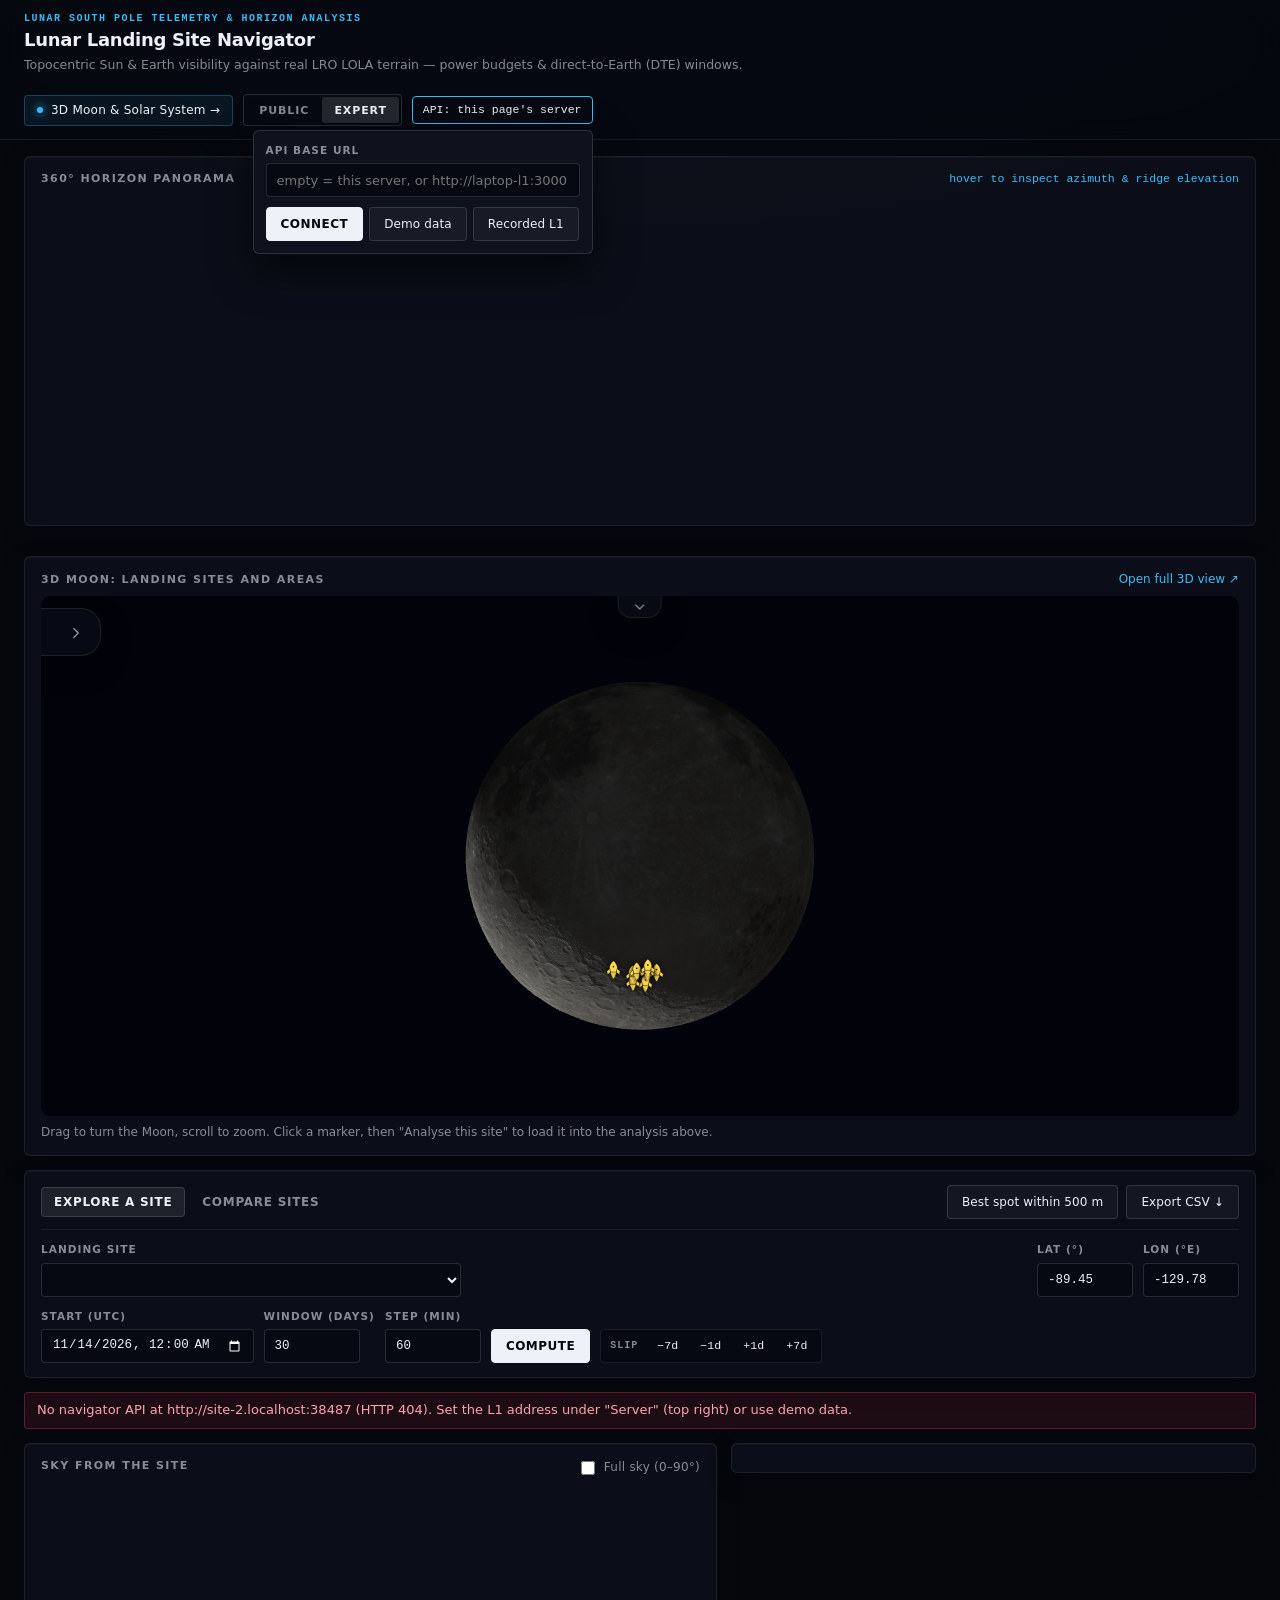
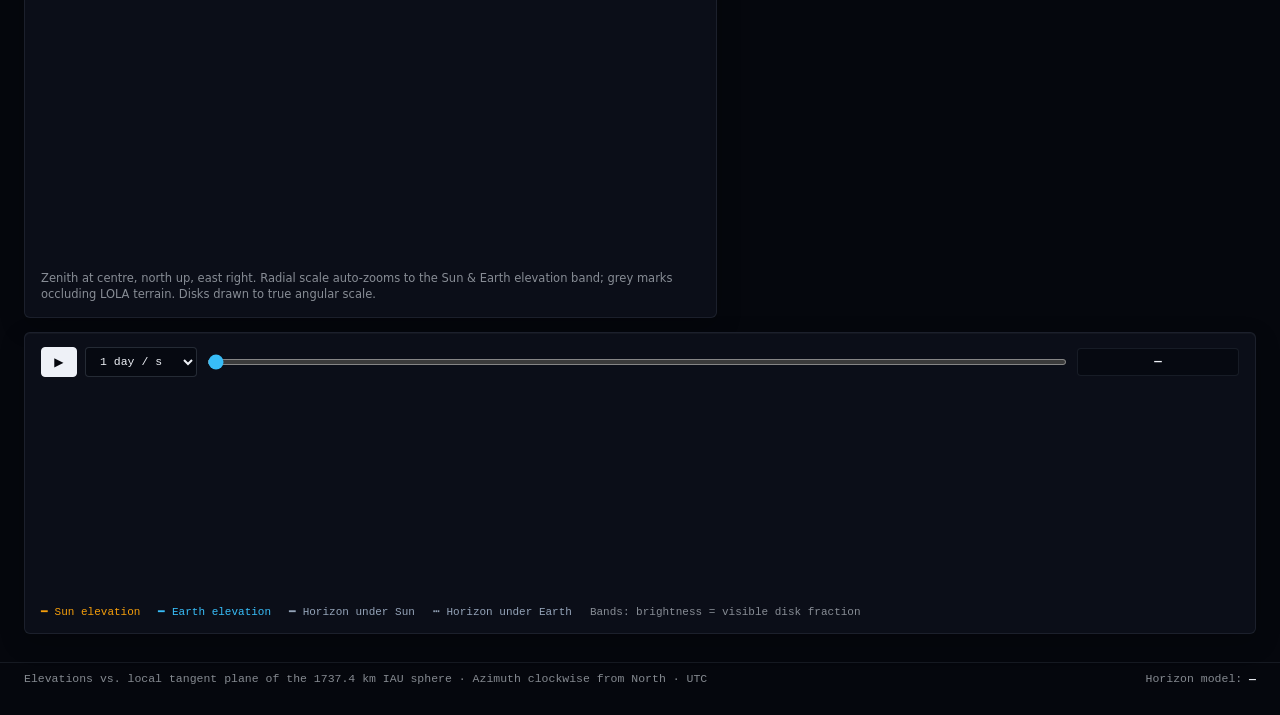
==== commit 1ddddf8b: "feat(web): rocket markers, an area for every site, candidates-only default - Historical and Planned " ====
--- a/web/index.html
+++ b/web/index.html
@@ -5,16 +5,16 @@
 <meta name="viewport" content="width=device-width, initial-scale=1">
 <title>Lunar Landing Site Navigator</title>
 <link rel="icon" type="image/svg+xml" href="favicon.svg">
-<link rel="stylesheet" href="app.css?v=20261115j">
+<link rel="stylesheet" href="app.css?v=20261115c">
 </head>
 <body>
 <header>
   <div class="brand">
     <div class="brand-top">
-      <span class="kicker">LUNAR SOUTH POLE TELEMETRY · LRO LOLA DEM · NASA SPLICE HDA</span>
+      <span class="kicker">LUNAR SOUTH POLE TELEMETRY &amp; HORIZON ANALYSIS</span>
       <h1>Lunar Landing Site Navigator</h1>
     </div>
-    <p>Topocentric Sun &amp; Earth visibility against real LRO LOLA terrain — power budgets, direct-to-Earth (DTE) windows &amp; 500 m SPLICE divert analysis.</p>
+    <p>Topocentric Sun &amp; Earth visibility against real LRO LOLA terrain — power budgets &amp; direct-to-Earth (DTE) windows.</p>
   </div>
   <div class="header-actions">
     <a class="nav-pill" href="solar.html">
@@ -48,7 +48,7 @@
         <button type="button" role="tab" data-tab="compare" aria-selected="false">Compare sites</button>
       </nav>
       <div class="quick-actions" data-only="explore">
-        <button type="button" id="best" class="secondary" title="NASA SPLICE HDA: search a 500 m divert radius (100 m grid) for the spot with the most sunlight">Best spot within 500 m</button>
+        <button type="button" id="best" class="secondary" title="Search a 500 m radius (100 m grid) for the spot with the most sunlight">Best spot within 500 m</button>
         <button type="button" id="csv" class="secondary expert" title="Download full ephemeris and terrain horizon track as CSV">Export CSV ↓</button>
       </div>
     </div>
@@ -74,86 +74,7 @@
   <div id="err" role="alert"></div>
   <div id="busy" role="status" hidden><span class="spin"></span> Computing… the first request for a site loads its terrain and can take a few seconds.</div>
 
-  <section id="explore" data-only="explore">
-    <div class="split">
-      <!-- Unified Sky & Horizon panel: Panorama (default) | Polar switch, shared cursor, both canvases in DOM. -->
-      <div class="panel sky-wrap" id="pano-panel">
-        <div class="sky-head">
-          <div class="sky-title-group">
-            <h2>Sky &amp; Horizon</h2>
-            <small id="pano-read">hover chart to inspect azimuth &amp; LOLA ridge elevation</small>
-          </div>
-          <div class="sky-controls">
-            <label class="inline expert" id="full-sky-label" hidden><input type="checkbox" id="full-sky"> Full sky (0–90°)</label>
-            <div class="chart-switch" id="sky-switch" role="radiogroup" aria-label="Chart projection">
-              <button type="button" role="radio" data-sky-view="pano" aria-checked="true">Panorama 360°</button>
-              <button type="button" role="radio" data-sky-view="polar" aria-checked="false">Polar Sky</button>
-            </div>
-          </div>
-        </div>
-        <div class="chart-stage">
-          <canvas id="pano" aria-label="360 degree horizon panorama"></canvas>
-          <canvas id="sky" hidden aria-label="Polar sky plot"></canvas>
-        </div>
-        <div class="chart-foot">
-          <p class="hint" id="pano-note"></p>
-          <div class="legend compact-legend">
-            <span class="sun">●━ Sun disk &amp; path</span>
-            <span class="earth">●━ Earth (DTE) &amp; libration</span>
-            <span class="hz">▓━ LOLA terrain mask</span>
-            <span class="cur">┃ Time / Az cursor</span>
-          </div>
-        </div>
-      </div>
-
-      <div class="side">
-        <div class="panel" id="verdict" hidden></div>
-        <div class="panel" id="best-panel" hidden></div>
-        <div class="panel" id="readout"></div>
-        <div class="grid" id="metrics"></div>
-      </div>
-    </div>
-
-    <div id="moon3d-mount"></div>
-
-    <div class="panel" id="slips" hidden>
-      <div class="bp-head"><h2>If the landing slips</h2><small id="slips-note"></small></div>
-      <table id="slips-table"></table>
-      <p class="hint">Same site and window duration across delayed launch dates. Deltas relative to planned date; ★ = best date for each metric.</p>
-    </div>
-
-    <div class="panel splice-panel" id="splice-workflow">
-      <div class="bp-head">
-        <h2>NASA SPLICE · Safe &amp; Precise Landing Workflow</h2>
-        <a class="splice-link" href="https://www.nasa.gov/safe-and-precise-landing-integrated-capabilities-evolution-splice/" target="_blank" rel="noopener">NASA STMD SPLICE ↗</a>
-      </div>
-      <p class="hint splice-intro">Why a 500 m micro-relocation works in practice: NASA’s <strong>Safe and Precise Landing – Integrated Capabilities Evolution (SPLICE)</strong> suite autonomously maps surface hazards during descent and diverts the lander away from shadows, craters, and steep slopes.</p>
-      <div class="splice-steps">
-        <div class="splice-step">
-          <span class="splice-tag">01 · ORBIT → 10 KM</span>
-          <b>TRN · Terrain Relative Navigation</b>
-          <small>Onboard camera matches live descent photos against preloaded LROC &amp; LOLA orbital maps so the Descent &amp; Landing Computer (DLC) locks global coordinates.</small>
-        </div>
-        <div class="splice-step">
-          <span class="splice-tag">02 · 10 KM → 500 M</span>
-          <b>NDL · Navigation Doppler Lidar</b>
-          <small>Four fiber-coupled laser telescopes measure line-of-sight velocity and altitude with centimeter-per-second precision, replacing legacy radar altimetry.</small>
-        </div>
-        <div class="splice-step">
-          <span class="splice-tag">03 · ~500 M AGL</span>
-          <b>HDL + HDS · 3D Hazard &amp; Lighting Scan</b>
-          <small>Hazard Detection Lidar scans the landing zone into a real-time 3D DEM; Hazard Detection Software (HDS) scores safe, sunlit ridges within the 500 m divert footprint.</small>
-        </div>
-        <div class="splice-step">
-          <span class="splice-tag">04 · DIVERT → TOUCHDOWN</span>
-          <b>DQG · Dual Quaternion Guidance</b>
-          <small>Adaptive minimum-fuel guidance retargets the vehicle in real time to the optimal candidate spot (modeled above via <em>Best spot within 500 m</em>).</small>
-        </div>
-      </div>
-    </div>
-  </section>
-
-  <!-- Master timeline + playback control, directly under Sky & Horizon (in Explore) and Compare strips (in Compare). -->
+  <!-- Timeline + playback, shared by both views. -->
   <section class="panel" id="timeline-panel">
     <div class="play">
       <button type="button" id="play" aria-label="Play">▶</button>
@@ -169,29 +90,44 @@
     <canvas id="timeline" data-only="explore"></canvas>
     <div id="cmp-bands" data-only="compare" hidden></div>
     <div class="legend expert" data-only="explore">
-      <span class="sun">━ Sun elevation &amp;SUN band</span>
-      <span class="earth">━ Earth elevation &amp; DTE band</span>
-      <span class="hz">━ Horizon under Sun</span>
-      <span class="hz">┅ Horizon under Earth</span>
+      <span class="sun">━ Sun elevation</span><span class="earth">━ Earth elevation</span>
+      <span class="hz">━ Horizon under Sun</span><span class="hz">┅ Horizon under Earth</span>
       <span>Bands: brightness = visible disk fraction</span>
     </div>
   </section>
 
+  <section id="explore" data-only="explore">
+    <div class="split">
+      <div class="panel sky-wrap">
+        <div class="sky-head">
+          <h2>Sky from the site</h2>
+          <label class="inline expert"><input type="checkbox" id="full-sky"> Full sky (0–90°)</label>
+        </div>
+        <canvas id="sky"></canvas>
+        <p class="hint expert">Zenith at centre, north up, east right. Radial scale auto-zooms to the Sun &amp; Earth elevation band; grey marks occluding LOLA terrain. Disks drawn to true angular scale.</p>
+      </div>
+      <div class="side">
+        <div class="panel" id="verdict" hidden></div>
+        <div class="panel" id="best-panel" hidden></div>
+        <div class="panel" id="readout"></div>
+        <div class="grid" id="metrics"></div>
+      </div>
+    </div>
+    <div class="panel" id="pano-panel">
+      <div class="bp-head"><h2>360° Horizon Panorama</h2><small id="pano-read">hover to inspect azimuth &amp; ridge elevation</small></div>
+      <canvas id="pano" aria-label="360 degree horizon panorama"></canvas>
+      <p class="hint" id="pano-note"></p>
+    </div>
+    <div class="panel" id="slips" hidden>
+      <div class="bp-head"><h2>If the landing slips</h2><small id="slips-note"></small></div>
+      <table id="slips-table"></table>
+      <p class="hint">Same site and window duration across delayed launch dates. Deltas relative to planned date; ★ = best date for each metric.</p>
+    </div>
+  </section>
+
   <section id="compare" data-only="compare" hidden>
-    <div class="panel cmp-charts-panel">
-      <div class="sky-head">
-        <div class="sky-title-group">
-          <h2>Multi-Site Horizon &amp; Sky Comparison</h2>
-          <small id="cmp-read">shared 0°–360° azimuth axis · hover to compare ridge occlusion across sites</small>
-        </div>
-        <div class="chart-switch" id="cmp-switch" role="radiogroup" aria-label="Comparison chart projection">
-          <button type="button" role="radio" data-cmp-view="pano" aria-checked="true">Stacked Panoramas</button>
-          <button type="button" role="radio" data-cmp-view="polar" aria-checked="false">Polar Sky</button>
-        </div>
-      </div>
-      <div class="cmp-cols pano-stack" id="cmp-cols"></div>
-    </div>
-    <div class="panel cmp-table-panel">
+    <div class="cmp-cols" id="cmp-cols"></div>
+    <div class="panel">
       <h2>Side-by-side comparison</h2>
       <table id="cmp-table"></table>
       <p class="hint">★ = optimal site among compared candidates for that metric.</p>
@@ -204,9 +140,9 @@
   <span>Horizon model: <strong id="hz-source">—</strong></span>
 </footer>
 
-<script src="sky.js?v=20261115j"></script>
-<script src="mock.js?v=20261115j"></script>
-<script src="app.js?v=20261115j"></script>
+<script src="sky.js?v=20261115c"></script>
+<script src="mock.js?v=20261115c"></script>
+<script src="app.js?v=20261115c"></script>
 <script src="embed3d.js?v=20261115j"></script>
 </body>
 </html>
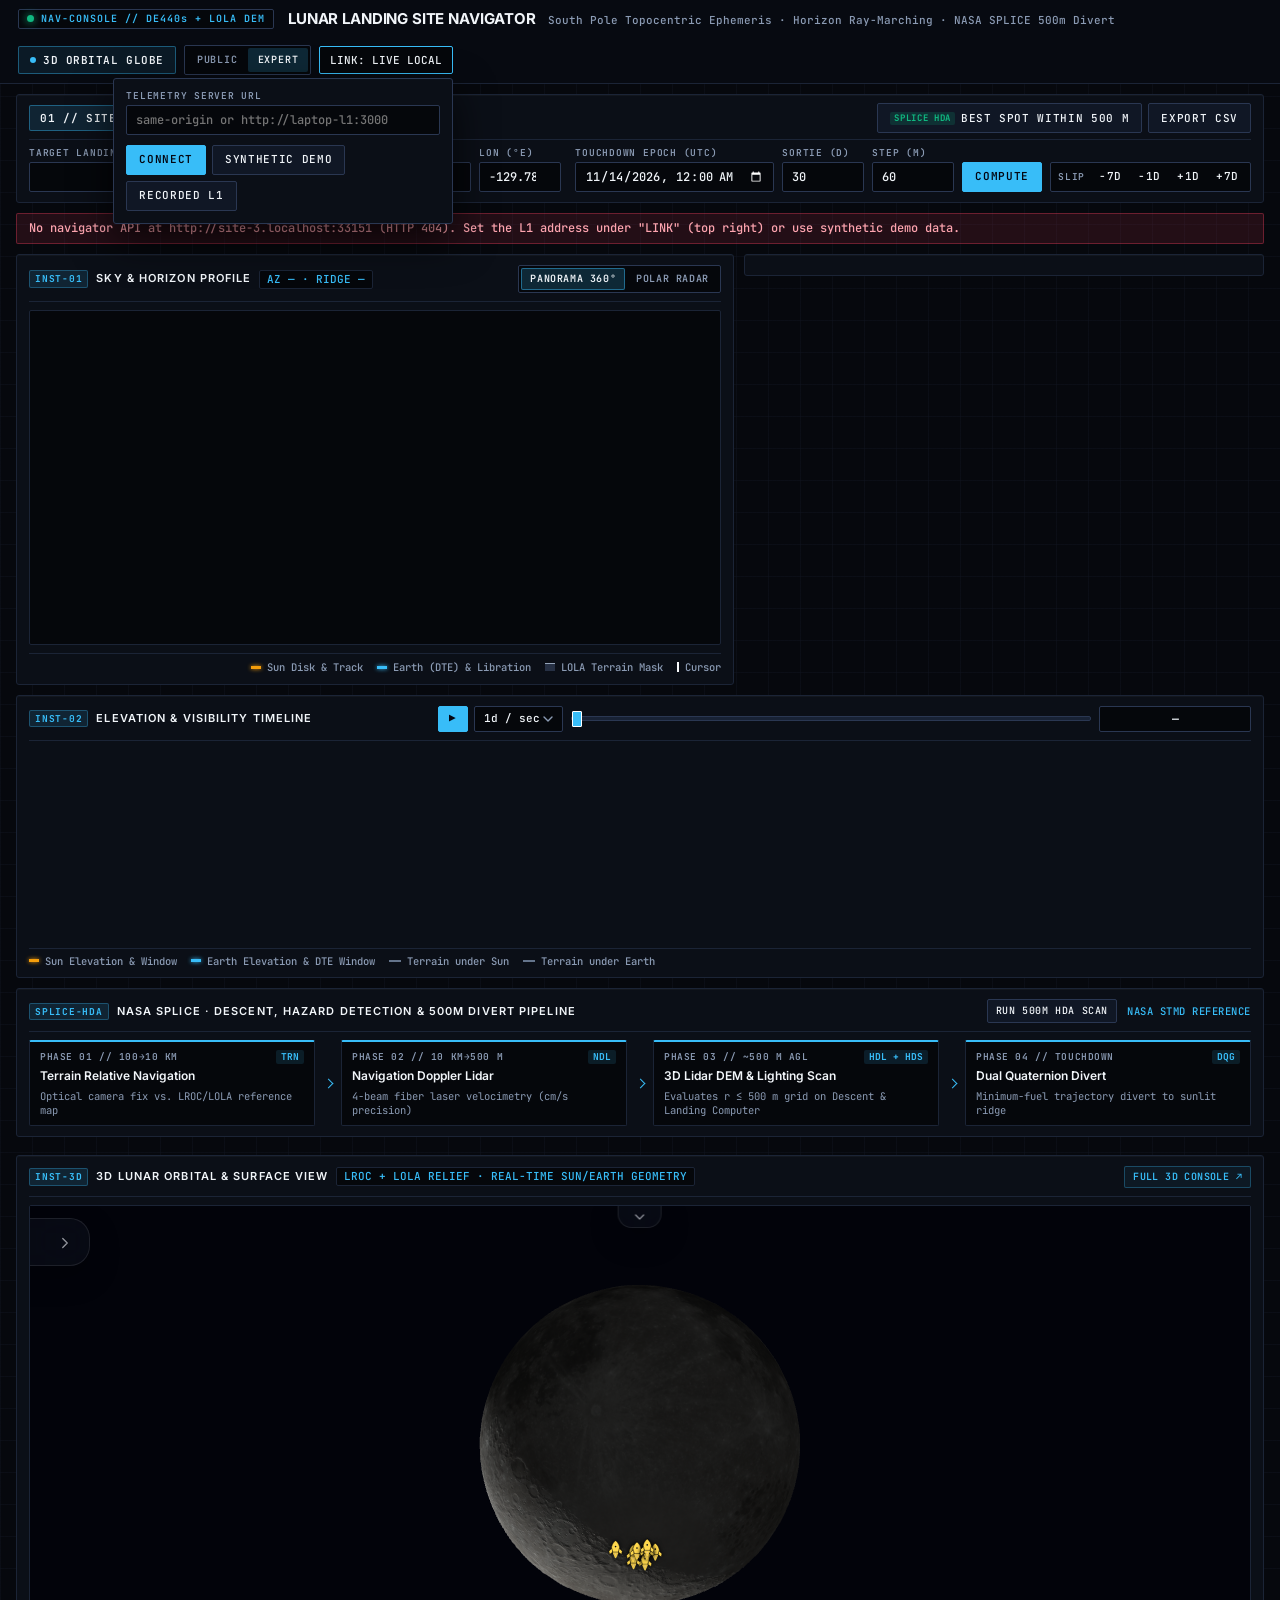
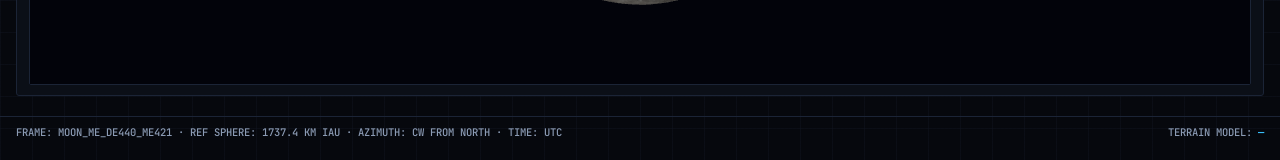
==== commit a2e35f68: "feat(web): mission-control unslop overhaul, HUD charts & NASA SPLICE pipeline" ====
--- a/web/index.html
+++ b/web/index.html
@@ -3,34 +3,40 @@
 <head>
 <meta charset="utf-8">
 <meta name="viewport" content="width=device-width, initial-scale=1">
-<title>Lunar Landing Site Navigator</title>
+<title>Lunar Landing Site Navigator · Flight Dynamics &amp; Horizon Console</title>
 <link rel="icon" type="image/svg+xml" href="favicon.svg">
-<link rel="stylesheet" href="app.css?v=20261115c">
+<link rel="preconnect" href="https://fonts.googleapis.com">
+<link rel="preconnect" href="https://fonts.gstatic.com" crossorigin>
+<link href="https://fonts.googleapis.com/css2?family=Inter:wght@400;500;600;700&amp;family=JetBrains+Mono:wght@400;500;600;700&amp;display=swap" rel="stylesheet">
+<link rel="stylesheet" href="app.css?v=20261115k">
 </head>
 <body>
 <header>
   <div class="brand">
-    <div class="brand-top">
-      <span class="kicker">LUNAR SOUTH POLE TELEMETRY &amp; HORIZON ANALYSIS</span>
+    <div class="brand-badge">
+      <span class="status-led"></span>
+      <span class="sys-id">NAV-CONSOLE // DE440s + LOLA DEM</span>
+    </div>
+    <div class="brand-titles">
       <h1>Lunar Landing Site Navigator</h1>
-    </div>
-    <p>Topocentric Sun &amp; Earth visibility against real LRO LOLA terrain — power budgets &amp; direct-to-Earth (DTE) windows.</p>
+      <span class="brand-sub">South Pole Topocentric Ephemeris · Horizon Ray-Marching · NASA SPLICE 500m Divert</span>
+    </div>
   </div>
   <div class="header-actions">
     <a class="nav-pill" href="solar.html">
-      <span class="nav-dot"></span>3D Moon &amp; Solar System →
+      <span class="nav-dot"></span>3D Orbital Globe
     </a>
     <div class="mode" role="radiogroup" aria-label="Detail level">
-      <button type="button" role="radio" data-mode="public" title="Plain-language summary: countdowns, sunlight and Earth contact">Public</button>
-      <button type="button" role="radio" data-mode="expert" title="Everything: coordinates, azimuth/elevation, terrain angles, link gaps">Expert</button>
+      <button type="button" role="radio" data-mode="public" title="Plain-language mission readiness summary">Public</button>
+      <button type="button" role="radio" data-mode="expert" title="Full engineering telemetry, coordinates, and CSV export">Expert</button>
     </div>
     <details id="server">
-      <summary>API: <span id="server-label">…</span></summary>
+      <summary>LINK: <span id="server-label">…</span></summary>
       <form id="server-form">
-        <label>API base URL <input id="api" placeholder="empty = this server, or http://laptop-l1:3000" size="28"></label>
+        <label>TELEMETRY SERVER URL <input id="api" placeholder="same-origin or http://laptop-l1:3000" size="28"></label>
         <div class="server-btns">
           <button type="submit">Connect</button>
-          <button type="button" id="use-demo" class="secondary">Demo data</button>
+          <button type="button" id="use-demo" class="secondary">Synthetic Demo</button>
           <button type="button" id="use-recorded" class="secondary">Recorded L1</button>
         </div>
       </form>
@@ -38,74 +44,80 @@
   </div>
 </header>
 
-<div id="demo-banner" hidden>DEMO DATA: approximate geometry and synthetic terrain, not the real ephemeris. Connect to the server for real results.</div>
+<div id="demo-banner" hidden>SYNTHETIC MODE: approximate geometry and procedural terrain. Connect to live server for validated JPL DE440s + LRO LOLA DEM telemetry.</div>
 
 <main>
   <form id="f" class="panel controls" novalidate>
     <div class="controls-top">
       <nav class="tabs" role="tablist">
-        <button type="button" role="tab" data-tab="explore" aria-selected="true">Explore a site</button>
-        <button type="button" role="tab" data-tab="compare" aria-selected="false">Compare sites</button>
+        <button type="button" role="tab" data-tab="explore" aria-selected="true">01 // SITE TELEMETRY</button>
+        <button type="button" role="tab" data-tab="compare" aria-selected="false">02 // MULTI-SITE COMPARE</button>
       </nav>
       <div class="quick-actions" data-only="explore">
-        <button type="button" id="best" class="secondary" title="Search a 500 m radius (100 m grid) for the spot with the most sunlight">Best spot within 500 m</button>
-        <button type="button" id="csv" class="secondary expert" title="Download full ephemeris and terrain horizon track as CSV">Export CSV ↓</button>
-      </div>
-    </div>
-    <div class="row" data-only="explore">
-      <label class="grow">Landing site <select id="site"></select></label>
-      <label class="expert coord">Lat (°) <input id="lat" type="number" step="any" min="-90" max="90" value="-89.45" class="num"></label>
-      <label class="expert coord">Lon (°E) <input id="lon" type="number" step="any" min="-180" max="180" value="-129.78" class="num"></label>
-    </div>
-    <div class="row" data-only="compare" hidden>
-      <label class="grow">Site A <select class="cmp-site"></select></label>
-      <label class="grow">Site B <select class="cmp-site"></select></label>
-      <label class="grow">Site C <select class="cmp-site"></select></label>
-    </div>
-    <div class="row">
-      <label>Start (UTC) <input id="start" type="datetime-local" value="2026-11-14T00:00"></label>
-      <label>Window (days) <input id="days" type="number" step="any" min="1" max="400" value="30" class="num"></label>
-      <label class="expert">Step (min) <input id="step" type="number" step="any" min="1" value="60" class="num"></label>
-      <button type="submit">Compute</button>
-      <span class="slips"><span class="slips-lbl">Slip</span><button type="button" data-d="-7">−7d</button><button type="button" data-d="-1">−1d</button><button type="button" data-d="1">+1d</button><button type="button" data-d="7">+7d</button></span>
+        <button type="button" id="best" class="secondary action-splice" title="NASA SPLICE HDA: evaluate a 500 m radius (100 m grid) for maximum solar illumination">
+          <span class="btn-tag">SPLICE HDA</span>Best spot within 500 m
+        </button>
+        <button type="button" id="csv" class="secondary expert" title="Download full ephemeris and terrain horizon track as CSV">Export CSV</button>
+      </div>
+    </div>
+    <div class="controls-grid">
+      <div class="row" data-only="explore">
+        <label class="grow">Target Landing Site <select id="site"></select></label>
+        <label class="expert coord">Lat (°N) <input id="lat" type="number" step="any" min="-90" max="90" value="-89.45" class="num"></label>
+        <label class="expert coord">Lon (°E) <input id="lon" type="number" step="any" min="-180" max="180" value="-129.78" class="num"></label>
+      </div>
+      <div class="row" data-only="compare" hidden>
+        <label class="grow">Candidate A <select class="cmp-site"></select></label>
+        <label class="grow">Candidate B <select class="cmp-site"></select></label>
+        <label class="grow">Candidate C <select class="cmp-site"></select></label>
+      </div>
+      <div class="row time-row">
+        <label>Touchdown Epoch (UTC) <input id="start" type="datetime-local" value="2026-11-14T00:00"></label>
+        <label>Sortie (d) <input id="days" type="number" step="any" min="1" max="400" value="30" class="num"></label>
+        <label class="expert">Step (m) <input id="step" type="number" step="any" min="1" value="60" class="num"></label>
+        <button type="submit" class="btn-compute">Compute</button>
+        <span class="slips" title="Shift touchdown epoch"><span class="slips-lbl">SLIP</span><button type="button" data-d="-7">−7d</button><button type="button" data-d="-1">−1d</button><button type="button" data-d="1">+1d</button><button type="button" data-d="7">+7d</button></span>
+      </div>
     </div>
   </form>
 
   <div id="err" role="alert"></div>
-  <div id="busy" role="status" hidden><span class="spin"></span> Computing… the first request for a site loads its terrain and can take a few seconds.</div>
-
-  <!-- Timeline + playback, shared by both views. -->
-  <section class="panel" id="timeline-panel">
-    <div class="play">
-      <button type="button" id="play" aria-label="Play">▶</button>
-      <select id="speed" aria-label="Playback speed">
-        <option value="0.25">6 h / s</option>
-        <option value="1" selected>1 day / s</option>
-        <option value="3">3 days / s</option>
-        <option value="7">1 week / s</option>
-      </select>
-      <input id="scrub" type="range" min="0" max="0" value="0" step="any" aria-label="Time">
-      <output id="now">—</output>
-    </div>
-    <canvas id="timeline" data-only="explore"></canvas>
-    <div id="cmp-bands" data-only="compare" hidden></div>
-    <div class="legend expert" data-only="explore">
-      <span class="sun">━ Sun elevation</span><span class="earth">━ Earth elevation</span>
-      <span class="hz">━ Horizon under Sun</span><span class="hz">┅ Horizon under Earth</span>
-      <span>Bands: brightness = visible disk fraction</span>
-    </div>
-  </section>
+  <div id="busy" role="status" hidden><span class="spin"></span> Computing topocentric ephemeris &amp; ray-marching LOLA DEM…</div>
 
   <section id="explore" data-only="explore">
     <div class="split">
-      <div class="panel sky-wrap">
-        <div class="sky-head">
-          <h2>Sky from the site</h2>
-          <label class="inline expert"><input type="checkbox" id="full-sky"> Full sky (0–90°)</label>
-        </div>
-        <canvas id="sky"></canvas>
-        <p class="hint expert">Zenith at centre, north up, east right. Radial scale auto-zooms to the Sun &amp; Earth elevation band; grey marks occluding LOLA terrain. Disks drawn to true angular scale.</p>
-      </div>
+      <!-- Left: Unified Sky & Horizon Instrument Panel -->
+      <div class="panel sky-wrap" id="pano-panel">
+        <div class="inst-bar">
+          <div class="inst-title">
+            <span class="inst-code">INST-01</span>
+            <h2>Sky &amp; Horizon Profile</h2>
+            <span class="inst-readout" id="pano-read">AZ — · RIDGE —</span>
+          </div>
+          <div class="sky-controls">
+            <label class="inline expert" id="full-sky-label" hidden><input type="checkbox" id="full-sky"> 0–90° Dome</label>
+            <div class="chart-switch" id="sky-switch" role="radiogroup" aria-label="Chart projection">
+              <button type="button" role="radio" data-sky-view="pano" aria-checked="true">Panorama 360°</button>
+              <button type="button" role="radio" data-sky-view="polar" aria-checked="false">Polar Radar</button>
+            </div>
+          </div>
+        </div>
+        <div class="chart-stage">
+          <canvas id="pano" aria-label="360 degree horizon panorama"></canvas>
+          <canvas id="sky" hidden aria-label="Polar sky plot"></canvas>
+        </div>
+        <div class="chart-foot">
+          <span class="micro-meta" id="pano-note"></span>
+          <div class="legend compact-legend">
+            <span class="leg-item"><i class="sw sw-sun"></i>Sun Disk &amp; Track</span>
+            <span class="leg-item"><i class="sw sw-earth"></i>Earth (DTE) &amp; Libration</span>
+            <span class="leg-item"><i class="sw sw-hz"></i>LOLA Terrain Mask</span>
+            <span class="leg-item"><i class="sw sw-cur"></i>Cursor</span>
+          </div>
+        </div>
+      </div>
+
+      <!-- Right: Mission Readiness, SPLICE Divert Result, Epoch Readout & Telemetry Grid -->
       <div class="side">
         <div class="panel" id="verdict" hidden></div>
         <div class="panel" id="best-panel" hidden></div>
@@ -113,36 +125,125 @@
         <div class="grid" id="metrics"></div>
       </div>
     </div>
-    <div class="panel" id="pano-panel">
-      <div class="bp-head"><h2>360° Horizon Panorama</h2><small id="pano-read">hover to inspect azimuth &amp; ridge elevation</small></div>
-      <canvas id="pano" aria-label="360 degree horizon panorama"></canvas>
-      <p class="hint" id="pano-note"></p>
-    </div>
+  </section>
+
+  <!-- Master Timeline + Scrubber Control -->
+  <section class="panel" id="timeline-panel">
+    <div class="inst-bar timeline-bar">
+      <div class="inst-title">
+        <span class="inst-code">INST-02</span>
+        <h2>Elevation &amp; Visibility Timeline</h2>
+      </div>
+      <div class="play">
+        <button type="button" id="play" aria-label="Play">▶</button>
+        <select id="speed" aria-label="Playback speed">
+          <option value="0.25">6h / sec</option>
+          <option value="1" selected>1d / sec</option>
+          <option value="3">3d / sec</option>
+          <option value="7">7d / sec</option>
+        </select>
+        <input id="scrub" type="range" min="0" max="0" value="0" step="any" aria-label="Time">
+        <output id="now">—</output>
+      </div>
+    </div>
+    <canvas id="timeline" data-only="explore"></canvas>
+    <div id="cmp-bands" data-only="compare" hidden></div>
+    <div class="legend expert timeline-legend" data-only="explore">
+      <span class="leg-item"><i class="sw sw-sun"></i>Sun Elevation &amp; Window</span>
+      <span class="leg-item"><i class="sw sw-earth"></i>Earth Elevation &amp; DTE Window</span>
+      <span class="leg-item"><i class="sw sw-hz-line"></i>Terrain under Sun</span>
+      <span class="leg-item"><i class="sw sw-hz-dash"></i>Terrain under Earth</span>
+    </div>
+  </section>
+
+  <section id="explore-aux" data-only="explore">
+    <div id="moon3d-mount"></div>
+
     <div class="panel" id="slips" hidden>
-      <div class="bp-head"><h2>If the landing slips</h2><small id="slips-note"></small></div>
+      <div class="inst-bar">
+        <div class="inst-title">
+          <span class="inst-code">INST-03</span>
+          <h2>Launch-Slip Sensitivity Matrix</h2>
+        </div>
+        <small class="inst-meta" id="slips-note"></small>
+      </div>
       <table id="slips-table"></table>
-      <p class="hint">Same site and window duration across delayed launch dates. Deltas relative to planned date; ★ = best date for each metric.</p>
+    </div>
+
+    <div class="panel splice-panel" id="splice-workflow">
+      <div class="inst-bar">
+        <div class="inst-title">
+          <span class="inst-code">SPLICE-HDA</span>
+          <h2>NASA SPLICE · Descent, Hazard Detection &amp; 500m Divert Pipeline</h2>
+        </div>
+        <div class="splice-actions">
+          <button type="button" class="secondary btn-xs" id="splice-run-btn">Run 500m HDA Scan</button>
+          <a class="splice-link" href="https://www.nasa.gov/safe-and-precise-landing-integrated-capabilities-evolution-splice/" target="_blank" rel="noopener">NASA STMD Reference</a>
+        </div>
+      </div>
+      <div class="splice-pipeline">
+        <div class="splice-node">
+          <div class="node-head"><span class="node-phase">PHASE 01 // 100→10 KM</span><span class="node-sys">TRN</span></div>
+          <b>Terrain Relative Navigation</b>
+          <div class="node-telemetry" id="splice-trn-readout">Optical camera fix vs. LROC/LOLA reference map</div>
+        </div>
+        <div class="splice-arrow"></div>
+        <div class="splice-node">
+          <div class="node-head"><span class="node-phase">PHASE 02 // 10 KM→500 M</span><span class="node-sys">NDL</span></div>
+          <b>Navigation Doppler Lidar</b>
+          <div class="node-telemetry">4-beam fiber laser velocimetry (cm/s precision)</div>
+        </div>
+        <div class="splice-arrow"></div>
+        <div class="splice-node">
+          <div class="node-head"><span class="node-phase">PHASE 03 // ~500 M AGL</span><span class="node-sys">HDL + HDS</span></div>
+          <b>3D Lidar DEM &amp; Lighting Scan</b>
+          <div class="node-telemetry" id="splice-hdl-readout">Evaluates r ≤ 500 m grid on Descent &amp; Landing Computer</div>
+        </div>
+        <div class="splice-arrow"></div>
+        <div class="splice-node">
+          <div class="node-head"><span class="node-phase">PHASE 04 // TOUCHDOWN</span><span class="node-sys">DQG</span></div>
+          <b>Dual Quaternion Divert</b>
+          <div class="node-telemetry" id="splice-dqg-readout">Minimum-fuel trajectory divert to sunlit ridge</div>
+        </div>
+      </div>
     </div>
   </section>
 
   <section id="compare" data-only="compare" hidden>
-    <div class="cmp-cols" id="cmp-cols"></div>
-    <div class="panel">
-      <h2>Side-by-side comparison</h2>
+    <div class="panel cmp-charts-panel">
+      <div class="inst-bar">
+        <div class="inst-title">
+          <span class="inst-code">CMP-01</span>
+          <h2>Multi-Site Horizon &amp; Sky Overlay</h2>
+          <span class="inst-readout" id="cmp-read">0°–360° SHARED AZIMUTH AXIS</span>
+        </div>
+        <div class="chart-switch" id="cmp-switch" role="radiogroup" aria-label="Comparison chart projection">
+          <button type="button" role="radio" data-cmp-view="pano" aria-checked="true">Stacked Panoramas</button>
+          <button type="button" role="radio" data-cmp-view="polar" aria-checked="false">Polar Radar</button>
+        </div>
+      </div>
+      <div class="cmp-cols pano-stack" id="cmp-cols"></div>
+    </div>
+    <div class="panel cmp-table-panel">
+      <div class="inst-bar">
+        <div class="inst-title">
+          <span class="inst-code">CMP-02</span>
+          <h2>Trade-Study Telemetry Matrix</h2>
+        </div>
+      </div>
       <table id="cmp-table"></table>
-      <p class="hint">★ = optimal site among compared candidates for that metric.</p>
     </div>
   </section>
 </main>
 
 <footer>
-  <span>Elevations vs. local tangent plane of the 1737.4 km IAU sphere · Azimuth clockwise from North · UTC</span>
-  <span>Horizon model: <strong id="hz-source">—</strong></span>
+  <span>FRAME: MOON_ME_DE440_ME421 · REF SPHERE: 1737.4 KM IAU · AZIMUTH: CW FROM NORTH · TIME: UTC</span>
+  <span>TERRAIN MODEL: <strong id="hz-source">—</strong></span>
 </footer>
 
-<script src="sky.js?v=20261115c"></script>
-<script src="mock.js?v=20261115c"></script>
-<script src="app.js?v=20261115c"></script>
-<script src="embed3d.js?v=20261115j"></script>
+<script src="sky.js?v=20261115k"></script>
+<script src="mock.js?v=20261115k"></script>
+<script src="app.js?v=20261115k"></script>
+<script src="embed3d.js?v=20261115k"></script>
 </body>
 </html>
--- a/web/app.css
+++ b/web/app.css
@@ -1,23 +1,24 @@
 :root {
-  --bg: #05070d;
-  --panel: rgba(13, 17, 27, 0.88);
-  --panel-solid: #0d111b;
-  --well: #060911;
-  --line: rgba(148, 163, 184, 0.12);
-  --line-strong: rgba(148, 163, 184, 0.22);
-  --text: #eef1f7;
-  --muted: rgba(226, 232, 240, 0.58);
-  --faint: rgba(226, 232, 240, 0.28);
+  --bg: #06080d;
+  --panel: #0b0f17;
+  --panel-head: #0e1420;
+  --well: #05070b;
+  --line: #1b2436;
+  --line-strong: #2a3752;
+  --text: #f1f5f9;
+  --muted: #8b9bb4;
+  --faint: #475569;
   --sun: #f59e0b;
   --earth: #38bdf8;
   --hz: #94a3b8;
   --accent: #38bdf8;
   --good: #10b981;
+  --warn: #f59e0b;
   --err: #f43f5e;
-  --mono: "JetBrains Mono", "SFMono-Regular", ui-monospace, "Cascadia Code", "Fira Code", monospace;
-  --sans: "Inter", system-ui, -apple-system, "Segoe UI", Roboto, sans-serif;
-  --r-sm: 4px;
-  --r-md: 6px;
+  --mono: "JetBrains Mono", "SFMono-Regular", ui-monospace, "Cascadia Code", monospace;
+  --sans: "Inter", -apple-system, BlinkMacSystemFont, "Segoe UI", Roboto, sans-serif;
+  --r-sm: 2px;
+  --r-md: 3px;
 }
 
 * { box-sizing: border-box; }
@@ -25,22 +26,24 @@
 
 body {
   margin: 0;
-  font: 14px/1.45 var(--sans);
-  background: radial-gradient(1200px 600px at 50% -180px, rgba(56, 189, 248, 0.06), transparent 70%), var(--bg);
+  font: 13px/1.4 var(--sans);
+  background-color: var(--bg);
+  background-image:
+    linear-gradient(rgba(27, 36, 54, 0.22) 1px, transparent 1px),
+    linear-gradient(90deg, rgba(27, 36, 54, 0.22) 1px, transparent 1px);
+  background-size: 32px 32px;
   color: var(--text);
   -webkit-font-smoothing: antialiased;
   min-height: 100vh;
 }
 
-/* ---------- header ---------- */
+/* ---------- top mission-control telemetry bar ---------- */
 header {
-  padding: 13px 24px;
+  padding: 8px 18px;
   border-bottom: 1px solid var(--line);
-  background: rgba(6, 9, 16, 0.88);
-  backdrop-filter: blur(14px);
-  -webkit-backdrop-filter: blur(14px);
-  display: flex;
-  gap: 20px;
+  background: rgba(8, 11, 18, 0.96);
+  display: flex;
+  gap: 16px;
   justify-content: space-between;
   align-items: center;
   flex-wrap: wrap;
@@ -48,64 +51,90 @@
   top: 0;
   z-index: 20;
 }
-.brand-top { display: flex; flex-direction: column; gap: 2px; }
-.kicker {
-  font: 600 10px/1.2 var(--mono);
-  letter-spacing: 0.15em;
-  text-transform: uppercase;
+.brand {
+  display: flex;
+  align-items: center;
+  gap: 14px;
+  flex-wrap: wrap;
+}
+.brand-badge {
+  display: inline-flex;
+  align-items: center;
+  gap: 7px;
+  padding: 4px 8px;
+  background: var(--well);
+  border: 1px solid var(--line-strong);
+  border-radius: var(--r-sm);
+}
+.status-led {
+  width: 7px;
+  height: 7px;
+  border-radius: 50%;
+  background: var(--good);
+  box-shadow: 0 0 8px var(--good);
+}
+.sys-id {
+  font: 600 10px/1 var(--mono);
+  letter-spacing: 0.1em;
   color: var(--earth);
+}
+.brand-titles {
+  display: flex;
+  align-items: baseline;
+  gap: 12px;
+  flex-wrap: wrap;
 }
 h1 {
   margin: 0;
-  font-size: 18px;
-  font-weight: 600;
-  letter-spacing: -0.015em;
-  color: var(--text);
+  font-size: 15px;
+  font-weight: 700;
+  letter-spacing: -0.01em;
+  text-transform: uppercase;
+  color: var(--text);
+}
+.brand-sub {
+  font: 500 11px/1.2 var(--mono);
+  color: var(--muted);
 }
 h2 {
-  margin: 0 0 8px;
+  margin: 0;
   font-size: 11px;
   font-weight: 600;
-  letter-spacing: 0.13em;
+  letter-spacing: 0.1em;
   text-transform: uppercase;
-  color: var(--muted);
-}
-header p {
-  margin: 3px 0 0;
-  color: var(--muted);
-  font-size: 12.5px;
+  color: var(--text);
 }
 .header-actions {
   display: flex;
   align-items: center;
-  gap: 10px;
+  gap: 8px;
   flex-wrap: wrap;
 }
 .nav-pill {
   display: inline-flex;
   align-items: center;
-  gap: 8px;
-  padding: 6px 12px;
-  border-radius: var(--r-sm);
-  border: 1px solid rgba(56, 189, 248, 0.28);
-  background: rgba(56, 189, 248, 0.08);
+  gap: 7px;
+  height: 28px;
+  padding: 0 11px;
+  border-radius: var(--r-sm);
+  border: 1px solid rgba(56, 189, 248, 0.4);
+  background: rgba(56, 189, 248, 0.09);
   color: var(--text);
   text-decoration: none;
-  font-size: 12px;
-  font-weight: 500;
-  letter-spacing: 0.02em;
+  font: 600 11px/1 var(--mono);
+  letter-spacing: 0.05em;
+  text-transform: uppercase;
   transition: background 0.15s, border-color 0.15s;
 }
 .nav-pill:hover {
-  background: rgba(56, 189, 248, 0.16);
-  border-color: rgba(56, 189, 248, 0.5);
+  background: rgba(56, 189, 248, 0.18);
+  border-color: var(--earth);
 }
 .nav-dot {
   width: 6px;
   height: 6px;
   border-radius: 50%;
   background: var(--earth);
-  box-shadow: 0 0 8px var(--earth);
 }
 
 /* ---------- server popover ---------- */
@@ -113,8 +142,9 @@
 #server summary {
   cursor: pointer;
   color: var(--muted);
-  font: 500 11.5px/1 var(--mono);
-  padding: 7px 10px;
+  font: 500 11px/26px var(--mono);
+  height: 28px;
+  padding: 0 10px;
   border: 1px solid var(--line);
   border-radius: var(--r-sm);
   background: var(--well);
@@ -127,13 +157,13 @@
 #server form {
   position: absolute;
   right: 0;
-  top: calc(100% + 6px);
+  top: calc(100% + 4px);
   width: 340px;
-  background: #0d121d;
+  background: var(--panel);
   border: 1px solid var(--line-strong);
   border-radius: var(--r-md);
   padding: 12px;
-  box-shadow: 0 16px 40px rgba(0, 0, 0, 0.55);
+  box-shadow: 0 16px 40px rgba(0, 0, 0, 0.7);
   display: grid;
   gap: 10px;
   z-index: 30;
@@ -144,178 +174,249 @@
 #demo-banner {
   background: rgba(245, 158, 11, 0.12);
   color: #fcd34d;
-  padding: 7px 24px;
-  font: 500 12px/1.4 var(--mono);
-  border-bottom: 1px solid rgba(245, 158, 11, 0.28);
-}
-
-/* ---------- main layout & panels ---------- */
+  padding: 6px 18px;
+  font: 500 11.5px/1.4 var(--mono);
+  border-bottom: 1px solid rgba(245, 158, 11, 0.3);
+}
+
+/* ---------- main instrument grid ---------- */
 main {
-  padding: 16px 24px 28px;
-  display: grid;
-  gap: 14px;
-  max-width: 1400px;
+  padding: 10px 16px 20px;
+  display: grid;
+  gap: 10px;
+  max-width: 1520px;
   margin: auto;
 }
-/* Use display:contents on active view wrappers so #timeline-panel sits directly under Sky & Horizon / Compare strips */
-#explore:not([hidden]), #compare:not([hidden]) {
+#explore:not([hidden]), #explore-aux:not([hidden]), #compare:not([hidden]) {
   display: contents;
 }
 #f { order: 1; }
 #err, #busy { order: 2; }
 .split, .cmp-charts-panel { order: 3; }
 #timeline-panel { order: 4; }
-.cmp-table-panel, #moon3d-mount { order: 5; }
-#slips { order: 6; margin-top: 0; }
-#splice-workflow { order: 7; }
+.cmp-table-panel, #splice-workflow { order: 5; }
+#slips { order: 6; }
+#moon3d-mount, #moon3d-panel { order: 7; }
 
 .panel {
   background: var(--panel);
-  padding: 14px 16px;
+  padding: 10px 12px;
   border-radius: var(--r-md);
   border: 1px solid var(--line);
-  box-shadow: inset 0 1px 0 rgba(255, 255, 255, 0.03), 0 8px 24px rgba(0, 0, 0, 0.22);
-}
-
-/* ---------- controls bar ---------- */
-.controls { display: grid; gap: 12px; }
+  box-shadow: inset 0 1px 0 rgba(255, 255, 255, 0.03);
+  scroll-margin-top: 58px;
+}
+
+/* ---------- instrument header bar inside panels ---------- */
+.inst-bar {
+  display: flex;
+  justify-content: space-between;
+  align-items: center;
+  gap: 10px;
+  flex-wrap: wrap;
+  padding-bottom: 8px;
+  margin-bottom: 8px;
+  border-bottom: 1px solid var(--line);
+}
+.inst-title {
+  display: flex;
+  align-items: center;
+  gap: 8px;
+  flex-wrap: wrap;
+}
+.inst-code {
+  font: 700 9.5px/1 var(--mono);
+  letter-spacing: 0.08em;
+  padding: 3px 5px;
+  background: rgba(56, 189, 248, 0.12);
+  border: 1px solid rgba(56, 189, 248, 0.3);
+  color: var(--earth);
+  border-radius: var(--r-sm);
+}
+.inst-readout {
+  font: 500 11px/1 var(--mono);
+  font-variant-numeric: tabular-nums;
+  color: var(--earth);
+  background: var(--well);
+  border: 1px solid var(--line);
+  padding: 3px 7px;
+  border-radius: var(--r-sm);
+}
+.inst-meta {
+  font: 500 11px/1 var(--mono);
+  color: var(--muted);
+}
+
+/* ---------- compact command bar (#f) ---------- */
+.controls {
+  padding: 8px 12px 10px;
+  display: grid;
+  gap: 8px;
+}
 .controls-top {
   display: flex;
   justify-content: space-between;
   align-items: center;
-  gap: 12px;
+  gap: 10px;
   border-bottom: 1px solid var(--line);
-  padding-bottom: 10px;
-  flex-wrap: wrap;
-}
-.quick-actions { display: flex; gap: 8px; align-items: center; }
-.row { display: flex; flex-wrap: wrap; gap: 10px; align-items: flex-end; }
+  padding-bottom: 6px;
+  flex-wrap: wrap;
+}
+.controls-grid {
+  display: flex;
+  flex-wrap: wrap;
+  gap: 10px 14px;
+  align-items: flex-end;
+  justify-content: space-between;
+}
+.quick-actions { display: flex; gap: 6px; align-items: center; }
+.row { display: flex; flex-wrap: wrap; gap: 8px; align-items: flex-end; flex: 1 1 auto; }
+.time-row { flex: 0 1 auto; }
+
 label {
   display: flex;
   flex-direction: column;
-  gap: 5px;
-  font-size: 10.5px;
-  font-weight: 600;
-  letter-spacing: 0.1em;
+  gap: 4px;
+  font: 600 9.5px/1 var(--mono);
+  letter-spacing: 0.08em;
   text-transform: uppercase;
   color: var(--muted);
 }
-label.grow { flex: 1 1 240px; }
+label.grow { flex: 1 1 210px; }
 label.inline {
   flex-direction: row;
   align-items: center;
-  gap: 6px;
-  text-transform: none;
-  letter-spacing: 0.02em;
-  font-weight: 500;
-  font-size: 12px;
+  gap: 5px;
+  font: 500 11px/1 var(--mono);
+  text-transform: uppercase;
   cursor: pointer;
 }
 
 input, select, button {
-  font: 500 13px/1.2 var(--sans);
-  height: 34px;
-  padding: 0 10px;
+  font: 500 12px/1 var(--mono);
+  font-variant-numeric: tabular-nums;
+  height: 30px;
+  padding: 0 9px;
   border-radius: var(--r-sm);
   border: 1px solid var(--line-strong);
-  background: var(--well);
+  background-color: var(--well);
   color: var(--text);
   outline: none;
-  transition: border-color 0.15s, background 0.15s, box-shadow 0.15s;
+  transition: border-color 0.12s, background-color 0.12s;
+}
+select {
+  width: 100%;
+  max-width: 380px;
+  appearance: none;
+  -webkit-appearance: none;
+  padding-right: 26px;
+  background-image: url("data:image/svg+xml,%3Csvg xmlns='http://www.w3.org/2000/svg' width='10' height='6' viewBox='0 0 10 6'%3E%3Cpath fill='%238b9bb4' d='M1 1l4 4 4-4' stroke='%238b9bb4' stroke-width='1.4' stroke-linecap='round' stroke-linejoin='round' fill-opacity='0'/%3E%3C/svg%3E");
+  background-repeat: no-repeat;
+  background-position: right 9px center;
 }
 input[type="number"], input[type="datetime-local"] {
-  font-family: var(--mono);
-  font-size: 12.5px;
-  font-variant-numeric: tabular-nums;
   color-scheme: dark;
 }
 input:focus, select:focus {
   border-color: var(--earth);
-  box-shadow: 0 0 0 2px rgba(56, 189, 248, 0.15);
+  box-shadow: 0 0 0 1px rgba(56, 189, 248, 0.25);
 }
 input[type="checkbox"] {
-  width: 14px;
-  height: 14px;
+  width: 13px;
+  height: 13px;
   padding: 0;
   accent-color: var(--earth);
 }
-input.num { width: 96px; }
-select { width: 100%; max-width: 420px; }
+input.num { width: 82px; }
 
 button {
-  background: var(--text);
-  border-color: var(--text);
-  color: #05070d;
-  font-weight: 600;
-  font-size: 12px;
-  letter-spacing: 0.04em;
+  font: 600 11px/1 var(--mono);
+  letter-spacing: 0.06em;
   text-transform: uppercase;
-  padding: 0 14px;
+  background: var(--earth);
+  border-color: var(--earth);
+  color: #030712;
+  padding: 0 12px;
   cursor: pointer;
 }
-button:hover:not(:disabled) { opacity: 0.9; }
+button:hover:not(:disabled) { filter: brightness(1.08); }
 button:active:not(:disabled) { transform: translateY(1px); }
 
 button.secondary, .slips button {
-  background: rgba(255, 255, 255, 0.04);
+  background: #101725;
   border-color: var(--line-strong);
   color: var(--text);
   font-weight: 500;
-  text-transform: none;
-  letter-spacing: 0.01em;
 }
 button.secondary:hover:not(:disabled), .slips button:hover:not(:disabled) {
-  background: rgba(255, 255, 255, 0.09);
-  border-color: rgba(255, 255, 255, 0.28);
+  background: #172135;
+  border-color: #3b4d71;
+}
+.action-splice {
+  display: inline-flex;
+  align-items: center;
+  gap: 6px;
+  border-color: rgba(16, 185, 129, 0.45);
+}
+.btn-tag {
+  font: 700 9px/1 var(--mono);
+  padding: 2px 4px;
+  background: rgba(16, 185, 129, 0.16);
+  color: var(--good);
+  border-radius: 2px;
+}
+.btn-xs {
+  height: 24px;
+  padding: 0 8px;
+  font-size: 10px;
 }
 
 .slips {
   display: inline-flex;
-  gap: 4px;
-  align-items: center;
-  background: var(--well);
-  border: 1px solid var(--line);
-  border-radius: var(--r-sm);
-  padding: 3px 5px;
-  height: 34px;
+  gap: 2px;
+  align-items: center;
+  background: var(--well);
+  border: 1px solid var(--line-strong);
+  border-radius: var(--r-sm);
+  padding: 2px 4px;
+  height: 30px;
 }
 .slips-lbl {
-  font: 600 10px/1 var(--mono);
-  text-transform: uppercase;
-  letter-spacing: 0.1em;
-  color: var(--muted);
-  padding: 0 6px 0 4px;
+  font: 600 9.5px/1 var(--mono);
+  letter-spacing: 0.08em;
+  color: var(--muted);
+  padding: 0 5px 0 3px;
 }
 .slips button {
-  height: 26px;
-  padding: 0 8px;
-  font: 500 11.5px/1 var(--mono);
+  height: 24px;
+  padding: 0 6px;
+  font: 500 11px/1 var(--mono);
   border-color: transparent;
   background: transparent;
 }
 .slips button:hover {
-  background: rgba(255, 255, 255, 0.08);
+  background: #162033;
   border-color: var(--line);
 }
 
 .tabs { display: flex; gap: 4px; }
 .tabs button {
-  height: 30px;
-  padding: 0 12px;
+  height: 26px;
+  padding: 0 10px;
   background: transparent;
-  border-color: transparent;
-  color: var(--muted);
-  font-size: 12px;
+  border: 1px solid transparent;
+  color: var(--muted);
+  font: 600 11px/1 var(--mono);
   letter-spacing: 0.06em;
 }
 .tabs button:hover { color: var(--text); }
 .tabs button[aria-selected="true"] {
-  background: rgba(255, 255, 255, 0.08);
-  border-color: var(--line-strong);
-  color: var(--text);
-}
-
-/* ---------- segmented chart switch (Panorama | Polar) ---------- */
+  background: rgba(56, 189, 248, 0.12);
+  border-color: rgba(56, 189, 248, 0.4);
+  color: var(--text);
+}
+
+/* ---------- segmented chart switch ---------- */
 .chart-switch {
   display: inline-flex;
   background: var(--well);
@@ -325,204 +426,304 @@
   gap: 2px;
 }
 .chart-switch button {
-  height: 24px;
-  padding: 0 10px;
+  height: 22px;
+  padding: 0 9px;
   background: transparent;
   border: 0;
-  border-radius: 3px;
-  color: var(--muted);
-  font: 600 10.5px/1 var(--mono);
+  border-radius: 2px;
+  color: var(--muted);
+  font: 600 10px/1 var(--mono);
   letter-spacing: 0.06em;
-  text-transform: uppercase;
 }
 .chart-switch button:hover { color: var(--text); }
 .chart-switch button[aria-checked="true"] {
-  background: rgba(56, 189, 248, 0.16);
-  color: var(--text);
-  box-shadow: inset 0 0 0 1px rgba(56, 189, 248, 0.35);
+  background: rgba(56, 189, 248, 0.18);
+  color: var(--text);
+  box-shadow: inset 0 0 0 1px rgba(56, 189, 248, 0.45);
 }
 
 /* ---------- alerts & busy ---------- */
 #err {
   color: #fda4af;
-  background: rgba(244, 63, 94, 0.1);
-  border: 1px solid rgba(244, 63, 94, 0.3);
-  border-radius: var(--r-sm);
-  padding: 8px 12px;
-  font-size: 13px;
+  background: rgba(244, 63, 94, 0.12);
+  border: 1px solid rgba(244, 63, 94, 0.35);
+  border-radius: var(--r-sm);
+  padding: 7px 12px;
+  font: 500 12px/1.3 var(--mono);
 }
 #err:empty { display: none; }
 #busy {
-  color: var(--muted);
-  font: 500 12px/1.4 var(--mono);
+  color: var(--earth);
+  font: 500 11.5px/1.3 var(--mono);
   display: flex;
   align-items: center;
   gap: 8px;
 }
 .spin {
-  width: 13px;
-  height: 13px;
+  width: 12px;
+  height: 12px;
   border: 2px solid var(--line-strong);
   border-top-color: var(--earth);
   border-radius: 50%;
-  animation: spin 0.75s linear infinite;
+  animation: spin 0.7s linear infinite;
 }
 @keyframes spin { to { transform: rotate(360deg); } }
-main.loading canvas, main.loading .grid, main.loading table { opacity: 0.45; transition: opacity 0.2s; }
+main.loading canvas, main.loading .grid, main.loading table { opacity: 0.45; transition: opacity 0.15s; }
 button:disabled { opacity: 0.5; cursor: progress; }
 
 /* ---------- timeline & playback ---------- */
+.timeline-bar { margin-bottom: 6px; }
 .play {
   display: flex;
-  gap: 8px;
-  align-items: center;
-  margin-bottom: 10px;
+  gap: 6px;
+  align-items: center;
+  flex: 1 1 420px;
+  justify-content: flex-end;
 }
 .play button {
-  width: 36px;
-  height: 30px;
+  width: 30px;
+  height: 26px;
   padding: 0;
   display: grid;
   place-items: center;
 }
 .play select {
   width: auto;
-  height: 30px;
-  font: 500 11.5px/1 var(--mono);
+  height: 26px;
+  padding-right: 22px;
+  font: 500 11px/1 var(--mono);
 }
 #scrub {
   flex: 1;
+  max-width: 520px;
   padding: 0;
-  height: 6px;
-  accent-color: var(--earth);
+  height: 5px;
+  appearance: none;
+  -webkit-appearance: none;
+  background: #182235;
+  border: 1px solid var(--line-strong);
+  border-radius: 2px;
   cursor: pointer;
 }
+#scrub::-webkit-slider-thumb {
+  -webkit-appearance: none;
+  width: 10px;
+  height: 16px;
+  background: var(--earth);
+  border: 1px solid #fff;
+  border-radius: 1px;
+  cursor: ew-resize;
+}
 #now {
-  font: 600 12.5px/1 var(--mono);
+  font: 600 11.5px/24px var(--mono);
   font-variant-numeric: tabular-nums;
   color: var(--text);
   background: var(--well);
-  border: 1px solid var(--line);
-  border-radius: var(--r-sm);
-  padding: 7px 10px;
-  min-width: 162px;
+  border: 1px solid var(--line-strong);
+  border-radius: var(--r-sm);
+  padding: 0 9px;
+  height: 26px;
+  min-width: 152px;
   text-align: center;
 }
 canvas { display: block; width: 100%; border-radius: var(--r-sm); }
-#timeline { height: 210px; cursor: crosshair; }
+#timeline { height: 195px; cursor: crosshair; }
+
+/* ---------- geometric legend swatches (zero unicode clutter) ---------- */
 .legend {
   display: flex;
   flex-wrap: wrap;
-  gap: 6px 18px;
-  font: 500 11px/1.3 var(--mono);
-  color: var(--muted);
-  margin-top: 8px;
-}
-.legend .sun { color: var(--sun); }
-.legend .earth { color: var(--earth); }
-.legend .hz { color: var(--hz); }
-.legend .cur { color: #f8fafc; }
-
-/* ---------- explore split & unified Sky & Horizon panel ---------- */
+  gap: 6px 14px;
+  font: 500 10.5px/1.2 var(--mono);
+  color: var(--muted);
+}
+.timeline-legend { margin-top: 6px; padding-top: 6px; border-top: 1px solid var(--line); }
+.leg-item { display: inline-flex; align-items: center; gap: 6px; }
+.sw { display: inline-block; flex: none; }
+.sw-sun { width: 10px; height: 3px; background: var(--sun); box-shadow: 0 0 4px var(--sun); }
+.sw-earth { width: 10px; height: 3px; background: var(--earth); box-shadow: 0 0 4px var(--earth); }
+.sw-hz { width: 10px; height: 8px; background: #263044; border-top: 1.5px solid var(--hz); }
+.sw-hz-line { width: 12px; height: 2px; background: #64748b; }
+.sw-hz-dash { width: 12px; height: 0; border-top: 2px dashed #64748b; }
+.sw-cur { width: 2px; height: 10px; background: #f8fafc; }
+
+/* ---------- explore split & Sky & Horizon console ---------- */
 .split {
   display: grid;
-  grid-template-columns: minmax(340px, 1.32fr) 1fr;
-  gap: 14px;
-  align-items: start;
+  grid-template-columns: minmax(360px, 1.38fr) 1fr;
+  gap: 10px;
+  align-items: stretch;
 }
 @media (max-width: 960px) { .split { grid-template-columns: 1fr; } }
 
 .sky-wrap {
   display: flex;
   flex-direction: column;
-  gap: 10px;
-}
-.sky-head {
-  display: flex;
   justify-content: space-between;
-  align-items: flex-start;
-  gap: 12px;
-  flex-wrap: wrap;
-}
-.sky-title-group {
-  display: flex;
-  flex-direction: column;
-  gap: 3px;
-}
-.sky-title-group h2 { margin: 0; }
+}
 .sky-controls {
   display: flex;
   align-items: center;
-  gap: 10px;
+  gap: 8px;
   flex-wrap: wrap;
 }
 .chart-stage {
   position: relative;
-  min-height: 290px;
+  flex: 1;
+  min-height: 310px;
   display: flex;
   align-items: center;
   justify-content: center;
   background: var(--well);
   border: 1px solid var(--line);
   border-radius: var(--r-sm);
-  padding: 6px;
-}
-#pano { height: 310px; cursor: crosshair; }
-#sky { aspect-ratio: 1; max-height: 360px; margin: 0 auto; cursor: crosshair; }
-#pano-read, #cmp-read {
-  font: 500 11.5px/1.3 var(--mono);
+  padding: 4px;
+}
+#pano { height: 325px; cursor: crosshair; }
+#sky { aspect-ratio: 1; max-height: 340px; margin: 0 auto; cursor: crosshair; }
+.chart-foot {
+  display: flex;
+  justify-content: space-between;
+  align-items: center;
+  gap: 10px;
+  flex-wrap: wrap;
+  border-top: 1px solid var(--line);
+  padding-top: 7px;
+  margin-top: 8px;
+}
+.micro-meta {
+  font: 500 10.5px/1.3 var(--mono);
+  color: var(--muted);
+}
+
+.side {
+  display: grid;
+  gap: 8px;
+  align-content: start;
+}
+
+/* ---------- flight readiness verdict module (#verdict) ---------- */
+#verdict .v-head {
+  display: flex;
+  align-items: center;
+  justify-content: space-between;
+  gap: 8px;
+  padding-bottom: 7px;
+  margin-bottom: 8px;
+  border-bottom: 1px solid var(--line);
+}
+.v-title-left {
+  display: flex;
+  align-items: center;
+  gap: 8px;
+}
+#verdict .v-head b {
+  font: 700 13px/1 var(--mono);
+  letter-spacing: 0.04em;
+  text-transform: uppercase;
+  color: var(--v);
+}
+.v-code {
+  font: 700 9.5px/1 var(--mono);
+  padding: 3px 6px;
+  border-radius: var(--r-sm);
+  background: color-mix(in srgb, var(--v) 16%, transparent);
+  border: 1px solid color-mix(in srgb, var(--v) 45%, transparent);
+  color: var(--v);
+}
+.dot { width: 8px; height: 8px; border-radius: 50%; flex: none; background: var(--v); box-shadow: 0 0 6px var(--v); }
+.good { --v: var(--good); }
+.marginal { --v: var(--warn); }
+.poor { --v: var(--err); }
+.info { --v: #64748b; }
+
+#verdict ul {
+  list-style: none;
+  margin: 0;
+  padding: 0;
+  display: grid;
+  gap: 6px;
+}
+#verdict li {
+  display: grid;
+  grid-template-columns: 8px 136px 1fr 54px;
+  align-items: center;
+  gap: 8px;
+  font: 500 11px/1.2 var(--mono);
+}
+.v-lbl {
+  display: inline-flex;
+  align-items: center;
+  gap: 6px;
+  color: var(--muted);
+  white-space: nowrap;
+}
+.v-bar-track {
+  display: block;
+  height: 6px;
+  background: var(--well);
+  border: 1px solid var(--line);
+  border-radius: 1px;
+  position: relative;
+  overflow: hidden;
+}
+.v-bar-fill {
+  display: block;
+  height: 100%;
+  background: var(--v);
+}
+.v-val {
+  text-align: right;
+  color: var(--text);
+  font-weight: 600;
   font-variant-numeric: tabular-nums;
+}
+#verdict .fact {
+  font: 500 11px/1.35 var(--sans);
+  border-top: 1px solid var(--line);
+  padding-top: 6px;
+  margin: 7px 0 0;
+  color: #cbd5e1;
+}
+
+/* ---------- epoch readout & countdowns (#readout) ---------- */
+.readout-head {
+  display: flex;
+  justify-content: space-between;
+  align-items: center;
+  padding-bottom: 6px;
+  margin-bottom: 7px;
+  border-bottom: 1px solid var(--line);
+}
+#readout h2 {
+  font: 600 11.5px/1 var(--mono);
   color: var(--earth);
-}
-.chart-foot {
-  display: flex;
-  justify-content: space-between;
-  align-items: baseline;
-  gap: 12px;
-  flex-wrap: wrap;
-  border-top: 1px solid var(--line);
-  padding-top: 8px;
-}
-.chart-foot .hint { margin: 0; flex: 1 1 260px; }
-.compact-legend { margin-top: 0; gap: 6px 14px; }
-
-.hint {
-  color: var(--muted);
-  font-size: 11.5px;
-  line-height: 1.45;
-  margin: 8px 0 0;
-}
-.side {
-  display: grid;
-  gap: 12px;
-  align-content: start;
-}
-
-/* ---------- readout & countdowns ---------- */
+  letter-spacing: 0.05em;
+}
 .counts {
   display: grid;
   grid-template-columns: 1fr 1fr;
-  gap: 10px;
-  margin: 6px 0 12px;
+  gap: 8px;
+  margin-bottom: 8px;
 }
 .count {
   background: var(--well);
   border: 1px solid var(--line);
   border-radius: var(--r-sm);
-  padding: 10px 12px;
+  padding: 7px 10px;
 }
 .count small {
   display: block;
   color: var(--muted);
-  font: 600 10px/1.2 var(--mono);
-  letter-spacing: 0.12em;
+  font: 600 9.5px/1.2 var(--mono);
+  letter-spacing: 0.1em;
   text-transform: uppercase;
 }
 .count b {
   display: block;
-  font: 600 20px/1.25 var(--mono);
+  font: 700 18px/1.25 var(--mono);
   font-variant-numeric: tabular-nums;
-  margin: 3px 0 2px;
+  margin: 2px 0;
 }
 .count.sun { border-left: 2px solid var(--sun); }
 .count.earth { border-left: 2px solid var(--earth); }
@@ -530,168 +731,187 @@
 .count.earth b { color: var(--earth); }
 .count span {
   color: var(--muted);
-  font: 400 11px/1.2 var(--mono);
-}
-
-#readout h2 {
-  font-family: var(--mono);
-  color: var(--text);
-  letter-spacing: 0.06em;
-}
+  font: 400 10.5px/1.2 var(--mono);
+}
+
 #readout dl {
   display: grid;
-  grid-template-columns: 56px 1fr 1fr;
-  gap: 6px 12px;
+  grid-template-columns: 48px 1fr 1fr;
+  gap: 4px 10px;
   margin: 0;
-  padding-top: 8px;
+  padding-top: 6px;
   border-top: 1px solid var(--line);
-  font: 500 12px/1.4 var(--mono);
+  font: 500 11px/1.35 var(--mono);
   font-variant-numeric: tabular-nums;
 }
-#readout dt { font-weight: 600; text-transform: uppercase; letter-spacing: 0.08em; }
+#readout dt { font-weight: 700; text-transform: uppercase; letter-spacing: 0.06em; }
 #readout dd { margin: 0; }
 #readout dd small { color: var(--muted); }
 #readout .sun { color: var(--sun); }
 #readout .earth { color: var(--earth); }
 
-/* ---------- metric cards ---------- */
+/* ---------- metric telemetry cells (#metrics) ---------- */
 .grid {
   display: grid;
-  grid-template-columns: repeat(auto-fit, minmax(145px, 1fr));
-  gap: 10px;
+  grid-template-columns: repeat(3, 1fr);
+  gap: 6px;
 }
 .metric {
   background: var(--panel);
   border: 1px solid var(--line);
-  padding: 10px 12px;
+  padding: 8px 10px;
   border-radius: var(--r-md);
-  box-shadow: inset 0 1px 0 rgba(255, 255, 255, 0.025);
 }
 .metric > small:first-child {
-  font-size: 10px;
-  font-weight: 600;
-  letter-spacing: 0.1em;
+  font: 600 9.5px/1.1 var(--mono);
+  letter-spacing: 0.08em;
   text-transform: uppercase;
   color: var(--muted);
+  display: block;
 }
 .metric b {
   display: block;
-  font: 600 21px/1.25 var(--mono);
+  font: 700 18px/1.25 var(--mono);
   font-variant-numeric: tabular-nums;
-  margin: 4px 0 2px;
+  margin: 3px 0 1px;
   color: var(--text);
 }
 .metric > small:last-child {
   color: var(--muted);
-  font-size: 11px;
+  font: 400 10px/1.2 var(--mono);
   display: block;
 }
 
-/* ---------- slips, best spot & NASA SPLICE workflow ---------- */
+/* ---------- slips, best spot & NASA SPLICE pipeline ---------- */
 #slips td.up, #best-panel td.up { color: var(--good); }
 #slips td.down, #best-panel td.down { color: var(--err); }
 #slips td small {
   color: var(--muted);
-  margin-left: 6px;
-  font: 400 11px/1 var(--mono);
-}
-#slips tr.on td:first-child { color: var(--text); font-weight: 600; }
+  margin-left: 5px;
+  font: 400 10.5px/1 var(--mono);
+}
+#slips tr.on td:first-child { color: var(--earth); font-weight: 600; }
 #slips .bar {
   display: inline-block;
-  height: 5px;
-  border-radius: 2px;
+  height: 4px;
+  border-radius: 1px;
   background: var(--sun);
   vertical-align: middle;
-  margin-right: 8px;
-  opacity: 0.85;
-}
-#slips button { height: 26px; padding: 0 10px; font-size: 11.5px; }
-#best-panel table { font-size: 12.5px; margin: 8px 0; }
+  margin-right: 6px;
+}
+#slips button { height: 22px; padding: 0 8px; font-size: 10.5px; }
+#best-panel table { font-size: 11.5px; margin: 6px 0; }
 .best-vector {
-  margin: 6px 0;
-  font: 500 12px/1.4 var(--mono);
-  color: var(--text);
-}
-.best-vector strong { color: var(--earth); }
+  margin: 4px 0 6px;
+  font: 500 11.5px/1.35 var(--mono);
+  color: var(--text);
+  background: var(--well);
+  border: 1px solid rgba(16, 185, 129, 0.35);
+  border-left: 2px solid var(--good);
+  padding: 6px 8px;
+}
+.best-vector strong { color: var(--good); }
 .splice-mini {
   display: flex;
   flex-wrap: wrap;
-  gap: 6px;
-  align-items: center;
-  font: 500 10.5px/1.3 var(--mono);
+  gap: 5px;
+  align-items: center;
+  font: 500 10px/1.3 var(--mono);
   color: var(--muted);
   background: var(--well);
   border: 1px solid var(--line);
   border-radius: var(--r-sm);
-  padding: 6px 9px;
+  padding: 5px 8px;
   margin-top: 6px;
 }
 .splice-mini span { color: var(--text); }
-.bp-head {
-  display: flex;
-  justify-content: space-between;
-  align-items: baseline;
-  gap: 8px;
-  margin-bottom: 6px;
-}
-.bp-head h2 { margin: 0; }
-.bp-head small {
-  font: 500 11.5px/1 var(--mono);
-  color: var(--muted);
-}
-#best-panel .bp-actions { display: flex; gap: 8px; margin-top: 8px; }
-
+#best-panel .bp-actions { display: flex; gap: 6px; margin-top: 7px; }
+
+.splice-actions { display: flex; align-items: center; gap: 10px; }
 .splice-link {
-  font: 500 11.5px/1 var(--mono);
+  font: 500 10.5px/1 var(--mono);
   color: var(--earth);
   text-decoration: none;
+  text-transform: uppercase;
+  letter-spacing: 0.05em;
 }
 .splice-link:hover { text-decoration: underline; }
-.splice-intro { margin: 4px 0 12px; }
-.splice-steps {
-  display: grid;
-  grid-template-columns: repeat(auto-fit, minmax(220px, 1fr));
-  gap: 10px;
-}
-.splice-step {
+.splice-pipeline {
+  display: grid;
+  grid-template-columns: 1fr auto 1fr auto 1fr auto 1fr;
+  align-items: stretch;
+  gap: 6px;
+}
+@media (max-width: 960px) {
+  .splice-pipeline { grid-template-columns: 1fr 1fr; }
+  .splice-arrow { display: none; }
+}
+.splice-node {
   background: var(--well);
   border: 1px solid var(--line);
-  border-left: 2px solid var(--earth);
-  border-radius: var(--r-sm);
-  padding: 10px 12px;
+  border-top: 2px solid var(--earth);
+  border-radius: var(--r-sm);
+  padding: 8px 10px;
   display: flex;
   flex-direction: column;
   gap: 4px;
 }
-.splice-tag {
-  font: 600 10px/1.2 var(--mono);
-  letter-spacing: 0.1em;
+.node-head {
+  display: flex;
+  justify-content: space-between;
+  align-items: center;
+  gap: 6px;
+}
+.node-phase {
+  font: 600 9.5px/1 var(--mono);
+  color: var(--muted);
+  letter-spacing: 0.06em;
+}
+.node-sys {
+  font: 700 9.5px/1 var(--mono);
   color: var(--earth);
-}
-.splice-step b {
-  font-size: 12.5px;
-  color: var(--text);
-}
-.splice-step small {
-  font-size: 11.5px;
-  line-height: 1.4;
-  color: var(--muted);
-}
-
-/* ---------- compare view (stacked panoramas default + polar option) ---------- */
+  background: rgba(56, 189, 248, 0.12);
+  padding: 2px 5px;
+  border-radius: 2px;
+}
+.splice-node b {
+  font-size: 12px;
+  font-weight: 600;
+  color: var(--text);
+}
+.node-telemetry {
+  font: 400 10.5px/1.35 var(--mono);
+  color: var(--muted);
+}
+.splice-arrow {
+  width: 14px;
+  display: flex;
+  align-items: center;
+  justify-content: center;
+  position: relative;
+}
+.splice-arrow::after {
+  content: "";
+  width: 6px;
+  height: 6px;
+  border-top: 1.5px solid var(--earth);
+  border-right: 1.5px solid var(--earth);
+  transform: rotate(45deg);
+}
+
+/* ---------- compare view ---------- */
 .cmp-cols {
   display: grid;
   grid-template-columns: repeat(auto-fit, minmax(260px, 1fr));
-  gap: 12px;
-  margin-top: 10px;
+  gap: 8px;
 }
 .cmp-cols.pano-stack {
   grid-template-columns: 1fr;
-  gap: 10px;
+  gap: 8px;
 }
 .cmp-col {
   background: var(--well);
-  padding: 10px 12px;
+  padding: 8px 10px;
 }
 .cmp-col-head {
   display: flex;
@@ -699,82 +919,88 @@
   align-items: baseline;
   gap: 10px;
   flex-wrap: wrap;
-  margin-bottom: 6px;
+  margin-bottom: 4px;
 }
 .cmp-col h3 {
   margin: 0;
-  font-size: 13.5px;
-  font-weight: 600;
+  font: 600 12.5px/1.2 var(--sans);
 }
 .cmp-col .sub {
   color: var(--muted);
-  font: 500 11px/1.3 var(--mono);
+  font: 500 10.5px/1.2 var(--mono);
 }
 .cmp-cols.pano-stack .cmp-col canvas {
-  height: 124px;
+  height: 120px;
   aspect-ratio: auto;
   cursor: crosshair;
 }
 .cmp-cols:not(.pano-stack) .cmp-col canvas {
   aspect-ratio: 1;
-  max-height: 290px;
+  max-height: 270px;
   margin: 0 auto;
   cursor: crosshair;
 }
 .cmp-col .now {
-  font: 500 11.5px/1.4 var(--mono);
+  font: 500 11px/1.3 var(--mono);
   font-variant-numeric: tabular-nums;
 }
 .cmp-band {
   display: grid;
-  grid-template-columns: 170px 1fr;
-  align-items: center;
-  gap: 10px;
-  margin-bottom: 6px;
+  grid-template-columns: 165px 1fr;
+  align-items: center;
+  gap: 8px;
+  margin-bottom: 5px;
 }
 .cmp-band span {
-  font-size: 12px;
+  font: 500 11px/1.2 var(--mono);
   color: var(--muted);
   overflow: hidden;
   text-overflow: ellipsis;
   white-space: nowrap;
 }
-.cmp-band canvas { height: 32px; cursor: crosshair; }
+.cmp-band canvas { height: 30px; cursor: crosshair; }
 
 /* ---------- tables ---------- */
 table {
   width: 100%;
   border-collapse: collapse;
-  font: 500 12.5px/1.4 var(--mono);
+  font: 500 11.5px/1.35 var(--mono);
   font-variant-numeric: tabular-nums;
 }
 th, td {
-  padding: 8px 10px;
+  padding: 6px 8px;
   border-bottom: 1px solid var(--line);
   text-align: right;
 }
 th {
-  font-family: var(--sans);
-  font-size: 10.5px;
-  font-weight: 600;
-  letter-spacing: 0.1em;
+  font: 600 9.5px/1.2 var(--mono);
+  letter-spacing: 0.08em;
   text-transform: uppercase;
   color: var(--muted);
+  background: var(--well);
 }
 th:first-child, td:first-child {
-  font-family: var(--sans);
   text-align: left;
   color: var(--muted);
-  font-weight: 500;
 }
 td.best { color: var(--good); font-weight: 600; }
+.opt-tag {
+  display: inline-block;
+  font: 700 9px/1 var(--mono);
+  padding: 1px 4px;
+  margin-left: 5px;
+  background: rgba(16, 185, 129, 0.16);
+  border: 1px solid rgba(16, 185, 129, 0.4);
+  color: var(--good);
+  border-radius: 2px;
+}
 
 /* ---------- footer ---------- */
 footer {
   color: var(--muted);
-  font: 500 11.5px/1.4 var(--mono);
-  padding: 8px 24px 28px;
-  max-width: 1400px;
+  font: 500 10.5px/1.4 var(--mono);
+  padding: 8px 16px 20px;
+  max-width: 1520px;
   margin: auto;
   display: flex;
   justify-content: space-between;
@@ -782,7 +1008,7 @@
   gap: 8px;
   border-top: 1px solid var(--line);
 }
-footer strong { color: var(--text); font-weight: 600; }
+footer strong { color: var(--earth); font-weight: 600; }
 
 /* ---------- public / expert mode ---------- */
 [data-mode="public"] .expert { display: none !important; }
@@ -795,74 +1021,20 @@
   padding: 2px;
 }
 .mode button {
-  height: 26px;
+  height: 24px;
   background: transparent;
   border: 0;
-  border-radius: 3px;
-  padding: 0 12px;
-  font-size: 11px;
-  font-weight: 600;
+  border-radius: 2px;
+  padding: 0 10px;
+  font: 600 10px/1 var(--mono);
   letter-spacing: 0.08em;
   color: var(--muted);
 }
 .mode button[aria-checked="true"] {
-  background: rgba(255, 255, 255, 0.12);
-  color: var(--text);
-}
-
-/* ---------- mission verdict ---------- */
-#verdict .v-head {
-  display: flex;
-  align-items: center;
-  gap: 10px;
-  margin-bottom: 10px;
-}
-#verdict .v-head b {
-  font-size: 16px;
-  letter-spacing: -0.01em;
-}
-#verdict .v-head small { color: var(--muted); font-size: 12px; }
-.dot { width: 10px; height: 10px; border-radius: 50%; flex: none; }
-.good { --v: var(--good); }
-.marginal { --v: var(--sun); }
-.poor { --v: var(--err); }
-.dot {
-  background: var(--v);
-  box-shadow: 0 0 0 3px color-mix(in srgb, var(--v) 22%, transparent);
-}
-#verdict .v-head b { color: var(--v); }
-#verdict ul {
-  list-style: none;
-  margin: 0;
-  padding: 0;
-  display: grid;
-  gap: 6px;
-  font-size: 12.5px;
-}
-#verdict li {
-  display: flex;
-  align-items: center;
-  gap: 8px;
-}
-#verdict li > span:last-child {
-  color: var(--text);
-  margin-left: auto;
-  font-family: var(--mono);
-  font-variant-numeric: tabular-nums;
-}
-#verdict .fact, #verdict .caveat {
-  color: var(--muted);
-  font-size: 11.5px;
-  margin: 10px 0 0;
-}
-#verdict .fact {
-  border-top: 1px solid var(--line);
-  padding-top: 8px;
-  color: #cbd5e1;
-}
-#verdict li.info { --v: #64748b; }
-
-/* Public mode still needs coordinates when the user picked "custom coordinates". */
+  background: rgba(56, 189, 248, 0.18);
+  color: var(--text);
+}
+
 [data-mode="public"].custom .coord { display: flex !important; }
 main.stale canvas, main.stale .grid, main.stale #readout, main.stale #verdict { opacity: 0.35; }
 
@@ -870,33 +1042,30 @@
 main > *, .split > *, .side > *, .cmp-cols > * { min-width: 0; }
 #slips, #compare .panel, #best-panel { overflow-x: auto; }
 .metric b .ev, td .ev {
-  font-family: var(--sans);
-  font-size: 11.5px;
-  font-weight: 500;
-  color: var(--muted);
-  margin-right: 5px;
+  font: 500 10px/1 var(--mono);
+  color: var(--muted);
+  margin-right: 4px;
 }
 
 @media (max-width: 640px) {
-  header { padding: 12px 14px; position: static; }
-  h1 { font-size: 16px; }
-  main { padding: 12px; gap: 12px; }
-  .row { gap: 8px; }
-  .row label { flex: 1 1 135px; }
+  header { padding: 10px 12px; position: static; }
+  main { padding: 10px; gap: 10px; }
+  .row { gap: 6px; }
+  .row label { flex: 1 1 130px; }
   .row label input, .row label select { width: 100%; max-width: none; }
   input.num { width: 100%; }
   .slips { flex-wrap: wrap; height: auto; }
   .play { flex-wrap: wrap; }
   #now { min-width: 0; flex-basis: 100%; }
-  #timeline { height: 180px; }
-  #pano { height: 220px; }
-  .chart-stage { min-height: 220px; }
+  #timeline { height: 170px; }
+  #pano { height: 210px; }
+  .chart-stage { min-height: 210px; }
   .counts { grid-template-columns: 1fr 1fr; }
-  .count b { font-size: 17px; }
+  .count b { font-size: 16px; }
   #readout dl { grid-template-columns: auto 1fr; }
   #readout dl dd:nth-of-type(2n) { grid-column: 2; }
   .grid { grid-template-columns: 1fr 1fr; }
-  .metric b { font-size: 18px; }
+  .metric b { font-size: 16px; }
   .cmp-band { grid-template-columns: 95px 1fr; }
   #server form { position: static; width: 100%; margin-top: 8px; }
 }
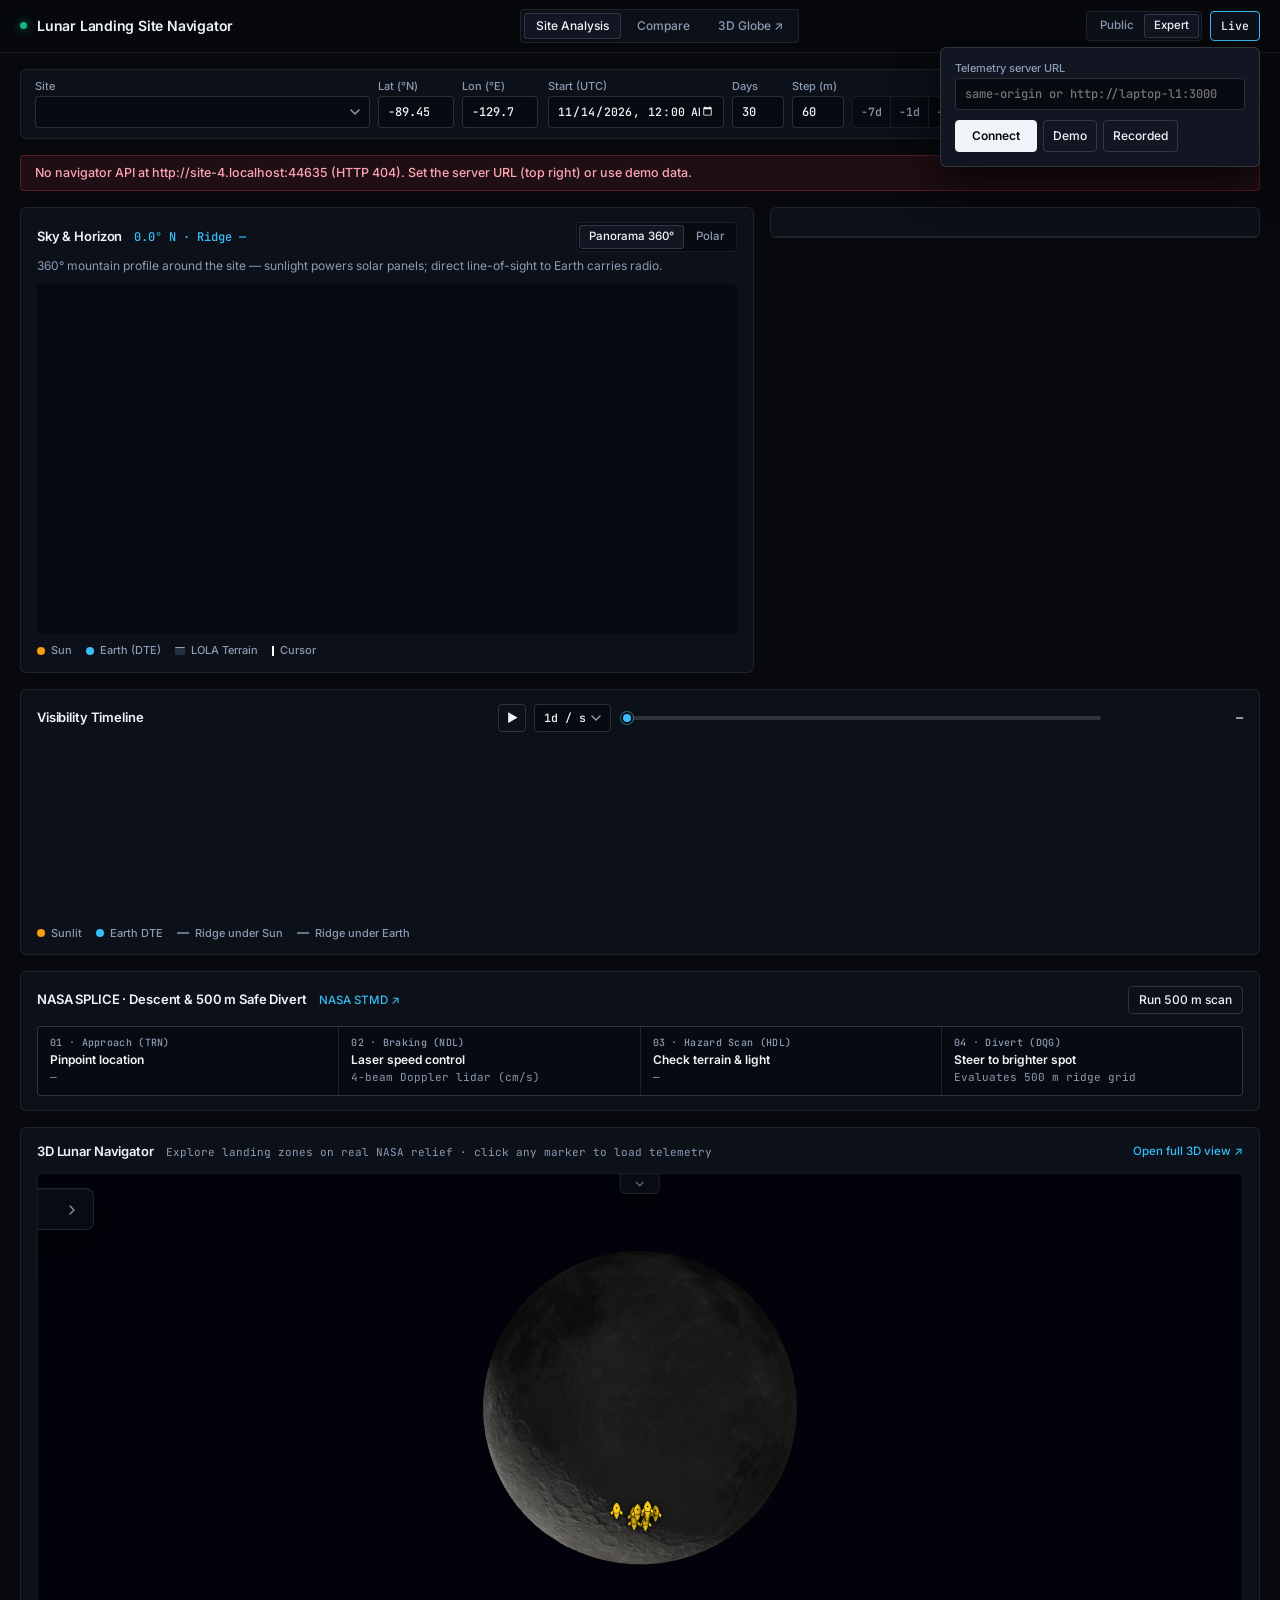
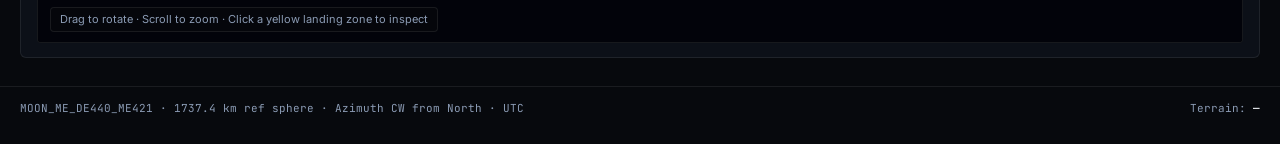
==== commit 101c4b36: "feat(web): architectural HUD polish across index.html and solar.html (?v=20261115m)" ====
--- a/web/index.html
+++ b/web/index.html
@@ -3,80 +3,79 @@
 <head>
 <meta charset="utf-8">
 <meta name="viewport" content="width=device-width, initial-scale=1">
-<title>Lunar Landing Site Navigator · Flight Dynamics &amp; Horizon Console</title>
+<title>Lunar Landing Site Navigator</title>
 <link rel="icon" type="image/svg+xml" href="favicon.svg">
 <link rel="preconnect" href="https://fonts.googleapis.com">
 <link rel="preconnect" href="https://fonts.gstatic.com" crossorigin>
-<link href="https://fonts.googleapis.com/css2?family=Inter:wght@400;500;600;700&amp;family=JetBrains+Mono:wght@400;500;600;700&amp;display=swap" rel="stylesheet">
-<link rel="stylesheet" href="app.css?v=20261115k">
+<link href="https://fonts.googleapis.com/css2?family=Inter:wght@400;500;600;700&amp;family=JetBrains+Mono:wght@400;500;600&amp;display=swap" rel="stylesheet">
+<link rel="stylesheet" href="app.css?v=20261115m">
 </head>
 <body>
 <header>
-  <div class="brand">
-    <div class="brand-badge">
-      <span class="status-led"></span>
-      <span class="sys-id">NAV-CONSOLE // DE440s + LOLA DEM</span>
-    </div>
-    <div class="brand-titles">
+  <div class="header-inner">
+    <div class="brand">
+      <span class="status-led" aria-hidden="true"></span>
       <h1>Lunar Landing Site Navigator</h1>
-      <span class="brand-sub">South Pole Topocentric Ephemeris · Horizon Ray-Marching · NASA SPLICE 500m Divert</span>
-    </div>
-  </div>
-  <div class="header-actions">
-    <a class="nav-pill" href="solar.html">
-      <span class="nav-dot"></span>3D Orbital Globe
-    </a>
-    <div class="mode" role="radiogroup" aria-label="Detail level">
-      <button type="button" role="radio" data-mode="public" title="Plain-language mission readiness summary">Public</button>
-      <button type="button" role="radio" data-mode="expert" title="Full engineering telemetry, coordinates, and CSV export">Expert</button>
-    </div>
-    <details id="server">
-      <summary>LINK: <span id="server-label">…</span></summary>
-      <form id="server-form">
-        <label>TELEMETRY SERVER URL <input id="api" placeholder="same-origin or http://laptop-l1:3000" size="28"></label>
-        <div class="server-btns">
-          <button type="submit">Connect</button>
-          <button type="button" id="use-demo" class="secondary">Synthetic Demo</button>
-          <button type="button" id="use-recorded" class="secondary">Recorded L1</button>
-        </div>
-      </form>
-    </details>
+    </div>
+
+    <nav class="tabs" role="tablist" aria-label="Workspace view">
+      <button type="button" role="tab" data-tab="explore" aria-selected="true">Site Analysis</button>
+      <button type="button" role="tab" data-tab="compare" aria-selected="false">Compare</button>
+      <a class="nav-link" href="solar.html">3D Globe <span aria-hidden="true">↗</span></a>
+    </nav>
+
+    <div class="header-actions">
+      <div class="mode" role="radiogroup" aria-label="Detail level">
+        <button type="button" role="radio" data-mode="public" title="Plain-language mission readiness summary">Public</button>
+        <button type="button" role="radio" data-mode="expert" title="Full telemetry, coordinates, and CSV export">Expert</button>
+      </div>
+      <details id="server">
+        <summary><span id="server-label">…</span></summary>
+        <form id="server-form">
+          <label>Telemetry server URL <input id="api" placeholder="same-origin or http://laptop-l1:3000" size="28"></label>
+          <div class="server-btns">
+            <button type="submit">Connect</button>
+            <button type="button" id="use-demo" class="secondary">Demo</button>
+            <button type="button" id="use-recorded" class="secondary">Recorded</button>
+          </div>
+        </form>
+      </details>
+    </div>
   </div>
 </header>
 
-<div id="demo-banner" hidden>SYNTHETIC MODE: approximate geometry and procedural terrain. Connect to live server for validated JPL DE440s + LRO LOLA DEM telemetry.</div>
+<div id="demo-banner" hidden>Synthetic demo mode — approximate geometry and procedural terrain. Connect to the live server for JPL DE440s + LOLA DEM data.</div>
 
 <main>
   <form id="f" class="panel controls" novalidate>
-    <div class="controls-top">
-      <nav class="tabs" role="tablist">
-        <button type="button" role="tab" data-tab="explore" aria-selected="true">01 // SITE TELEMETRY</button>
-        <button type="button" role="tab" data-tab="compare" aria-selected="false">02 // MULTI-SITE COMPARE</button>
-      </nav>
-      <div class="quick-actions" data-only="explore">
-        <button type="button" id="best" class="secondary action-splice" title="NASA SPLICE HDA: evaluate a 500 m radius (100 m grid) for maximum solar illumination">
-          <span class="btn-tag">SPLICE HDA</span>Best spot within 500 m
-        </button>
-        <button type="button" id="csv" class="secondary expert" title="Download full ephemeris and terrain horizon track as CSV">Export CSV</button>
-      </div>
-    </div>
-    <div class="controls-grid">
-      <div class="row" data-only="explore">
-        <label class="grow">Target Landing Site <select id="site"></select></label>
+    <div class="cmd-strip">
+      <div class="cmd-fields" data-only="explore">
+        <label class="grow">Site <select id="site"></select></label>
         <label class="expert coord">Lat (°N) <input id="lat" type="number" step="any" min="-90" max="90" value="-89.45" class="num"></label>
         <label class="expert coord">Lon (°E) <input id="lon" type="number" step="any" min="-180" max="180" value="-129.78" class="num"></label>
       </div>
-      <div class="row" data-only="compare" hidden>
-        <label class="grow">Candidate A <select class="cmp-site"></select></label>
-        <label class="grow">Candidate B <select class="cmp-site"></select></label>
-        <label class="grow">Candidate C <select class="cmp-site"></select></label>
-      </div>
-      <div class="row time-row">
-        <label>Touchdown Epoch (UTC) <input id="start" type="datetime-local" value="2026-11-14T00:00"></label>
-        <label>Sortie (d) <input id="days" type="number" step="any" min="1" max="400" value="30" class="num"></label>
-        <label class="expert">Step (m) <input id="step" type="number" step="any" min="1" value="60" class="num"></label>
-        <button type="submit" class="btn-compute">Compute</button>
-        <span class="slips" title="Shift touchdown epoch"><span class="slips-lbl">SLIP</span><button type="button" data-d="-7">−7d</button><button type="button" data-d="-1">−1d</button><button type="button" data-d="1">+1d</button><button type="button" data-d="7">+7d</button></span>
+      <div class="cmd-fields" data-only="compare" hidden>
+        <label class="grow">Site A <select class="cmp-site"></select></label>
+        <label class="grow">Site B <select class="cmp-site"></select></label>
+        <label class="grow">Site C <select class="cmp-site"></select></label>
+      </div>
+
+      <div class="cmd-time">
+        <label>Start (UTC) <input id="start" type="datetime-local" value="2026-11-14T00:00"></label>
+        <label>Days <input id="days" type="number" step="any" min="1" max="400" value="30" class="num short"></label>
+        <label class="expert">Step (m) <input id="step" type="number" step="any" min="1" value="60" class="num short"></label>
+        <div class="slips" title="Shift start date">
+          <button type="button" data-d="-7">−7d</button>
+          <button type="button" data-d="-1">−1d</button>
+          <button type="button" data-d="1">+1d</button>
+          <button type="button" data-d="7">+7d</button>
+        </div>
+      </div>
+
+      <div class="cmd-actions">
+        <button type="submit" class="btn-primary">Run</button>
+        <button type="button" id="best" class="secondary" data-only="explore" title="NASA SPLICE HDA: evaluate a 500 m radius (100 m grid) for best lighting">500 m best spot</button>
+        <button type="button" id="csv" class="secondary expert" data-only="explore" title="Download full ephemeris and terrain horizon track as CSV">CSV</button>
       </div>
     </div>
   </form>
@@ -86,61 +85,60 @@
 
   <section id="explore" data-only="explore">
     <div class="split">
-      <!-- Left: Unified Sky & Horizon Instrument Panel -->
+      <!-- Left: Unified Sky & Horizon Canvas -->
       <div class="panel sky-wrap" id="pano-panel">
-        <div class="inst-bar">
-          <div class="inst-title">
-            <span class="inst-code">INST-01</span>
-            <h2>Sky &amp; Horizon Profile</h2>
-            <span class="inst-readout" id="pano-read">AZ — · RIDGE —</span>
+        <div class="panel-head">
+          <div class="panel-title">
+            <h2>Sky &amp; Horizon</h2>
+            <span class="readout-inline" id="pano-read">0.0° N · Ridge —</span>
           </div>
           <div class="sky-controls">
-            <label class="inline expert" id="full-sky-label" hidden><input type="checkbox" id="full-sky"> 0–90° Dome</label>
+            <label class="inline expert" id="full-sky-label" hidden><input type="checkbox" id="full-sky"> 0–90° dome</label>
             <div class="chart-switch" id="sky-switch" role="radiogroup" aria-label="Chart projection">
               <button type="button" role="radio" data-sky-view="pano" aria-checked="true">Panorama 360°</button>
-              <button type="button" role="radio" data-sky-view="polar" aria-checked="false">Polar Radar</button>
+              <button type="button" role="radio" data-sky-view="polar" aria-checked="false">Polar</button>
             </div>
           </div>
         </div>
+        <p class="panel-sub">360° mountain profile around the site — sunlight powers solar panels; direct line-of-sight to Earth carries radio.</p>
         <div class="chart-stage">
           <canvas id="pano" aria-label="360 degree horizon panorama"></canvas>
           <canvas id="sky" hidden aria-label="Polar sky plot"></canvas>
         </div>
         <div class="chart-foot">
+          <div class="legend">
+            <span class="leg-item"><i class="sw sw-sun"></i>Sun</span>
+            <span class="leg-item"><i class="sw sw-earth"></i>Earth (DTE)</span>
+            <span class="leg-item"><i class="sw sw-hz"></i>LOLA Terrain</span>
+            <span class="leg-item"><i class="sw sw-cur"></i>Cursor</span>
+          </div>
           <span class="micro-meta" id="pano-note"></span>
-          <div class="legend compact-legend">
-            <span class="leg-item"><i class="sw sw-sun"></i>Sun Disk &amp; Track</span>
-            <span class="leg-item"><i class="sw sw-earth"></i>Earth (DTE) &amp; Libration</span>
-            <span class="leg-item"><i class="sw sw-hz"></i>LOLA Terrain Mask</span>
-            <span class="leg-item"><i class="sw sw-cur"></i>Cursor</span>
-          </div>
-        </div>
-      </div>
-
-      <!-- Right: Mission Readiness, SPLICE Divert Result, Epoch Readout & Telemetry Grid -->
+        </div>
+      </div>
+
+      <!-- Right: Single Cohesive Telemetry Summary Column -->
       <div class="side">
-        <div class="panel" id="verdict" hidden></div>
+        <div class="panel telemetry-hub">
+          <div id="verdict" hidden></div>
+          <div id="readout"></div>
+          <div class="grid" id="metrics"></div>
+        </div>
         <div class="panel" id="best-panel" hidden></div>
-        <div class="panel" id="readout"></div>
-        <div class="grid" id="metrics"></div>
-      </div>
-    </div>
-  </section>
-
-  <!-- Master Timeline + Scrubber Control -->
+      </div>
+    </div>
+  </section>
+
+  <!-- Timeline & Playback Scrubber -->
   <section class="panel" id="timeline-panel">
-    <div class="inst-bar timeline-bar">
-      <div class="inst-title">
-        <span class="inst-code">INST-02</span>
-        <h2>Elevation &amp; Visibility Timeline</h2>
-      </div>
+    <div class="panel-head">
+      <h2>Visibility Timeline</h2>
       <div class="play">
         <button type="button" id="play" aria-label="Play">▶</button>
         <select id="speed" aria-label="Playback speed">
-          <option value="0.25">6h / sec</option>
-          <option value="1" selected>1d / sec</option>
-          <option value="3">3d / sec</option>
-          <option value="7">7d / sec</option>
+          <option value="0.25">6h / s</option>
+          <option value="1" selected>1d / s</option>
+          <option value="3">3d / s</option>
+          <option value="7">7d / s</option>
         </select>
         <input id="scrub" type="range" min="0" max="0" value="0" step="any" aria-label="Time">
         <output id="now">—</output>
@@ -149,87 +147,79 @@
     <canvas id="timeline" data-only="explore"></canvas>
     <div id="cmp-bands" data-only="compare" hidden></div>
     <div class="legend expert timeline-legend" data-only="explore">
-      <span class="leg-item"><i class="sw sw-sun"></i>Sun Elevation &amp; Window</span>
-      <span class="leg-item"><i class="sw sw-earth"></i>Earth Elevation &amp; DTE Window</span>
-      <span class="leg-item"><i class="sw sw-hz-line"></i>Terrain under Sun</span>
-      <span class="leg-item"><i class="sw sw-hz-dash"></i>Terrain under Earth</span>
+      <span class="leg-item"><i class="sw sw-sun"></i>Sunlit</span>
+      <span class="leg-item"><i class="sw sw-earth"></i>Earth DTE</span>
+      <span class="leg-item"><i class="sw sw-hz-line"></i>Ridge under Sun</span>
+      <span class="leg-item"><i class="sw sw-hz-dash"></i>Ridge under Earth</span>
     </div>
   </section>
 
   <section id="explore-aux" data-only="explore">
+    <!-- Compact NASA SPLICE Workflow Strip -->
+    <div class="panel splice-panel" id="splice-workflow">
+      <div class="panel-head">
+        <div class="panel-title">
+          <h2>NASA SPLICE · Descent &amp; 500 m Safe Divert</h2>
+          <a class="subtle-link" href="https://www.nasa.gov/safe-and-precise-landing-integrated-capabilities-evolution-splice/" target="_blank" rel="noopener">NASA STMD ↗</a>
+        </div>
+        <button type="button" class="secondary btn-xs" id="splice-run-btn">Run 500 m scan</button>
+      </div>
+      <div class="splice-rail">
+        <div class="splice-step">
+          <div class="step-kicker">01 · Approach (TRN)</div>
+          <b>Pinpoint location</b>
+          <span class="step-val" id="splice-trn-readout">—</span>
+        </div>
+        <div class="splice-step">
+          <div class="step-kicker">02 · Braking (NDL)</div>
+          <b>Laser speed control</b>
+          <span class="step-val">4-beam Doppler lidar (cm/s)</span>
+        </div>
+        <div class="splice-step">
+          <div class="step-kicker">03 · Hazard Scan (HDL)</div>
+          <b>Check terrain &amp; light</b>
+          <span class="step-val" id="splice-hdl-readout">—</span>
+        </div>
+        <div class="splice-step" id="splice-step-dqg">
+          <div class="step-kicker">04 · Divert (DQG)</div>
+          <b>Steer to brighter spot</b>
+          <span class="step-val" id="splice-dqg-readout">Evaluates 500 m ridge grid</span>
+        </div>
+      </div>
+    </div>
+
+    <!-- Launch-Slip Sensitivity Table -->
+    <div class="panel" id="slips" hidden>
+      <div class="panel-head">
+        <div class="panel-title">
+          <h2>Launch-Slip Impact</h2>
+          <span class="micro-meta">How power and Earth contact change if launch slips +1, +7, or +30 days</span>
+        </div>
+        <small class="micro-meta" id="slips-note"></small>
+      </div>
+      <table id="slips-table"></table>
+    </div>
+
     <div id="moon3d-mount"></div>
-
-    <div class="panel" id="slips" hidden>
-      <div class="inst-bar">
-        <div class="inst-title">
-          <span class="inst-code">INST-03</span>
-          <h2>Launch-Slip Sensitivity Matrix</h2>
-        </div>
-        <small class="inst-meta" id="slips-note"></small>
-      </div>
-      <table id="slips-table"></table>
-    </div>
-
-    <div class="panel splice-panel" id="splice-workflow">
-      <div class="inst-bar">
-        <div class="inst-title">
-          <span class="inst-code">SPLICE-HDA</span>
-          <h2>NASA SPLICE · Descent, Hazard Detection &amp; 500m Divert Pipeline</h2>
-        </div>
-        <div class="splice-actions">
-          <button type="button" class="secondary btn-xs" id="splice-run-btn">Run 500m HDA Scan</button>
-          <a class="splice-link" href="https://www.nasa.gov/safe-and-precise-landing-integrated-capabilities-evolution-splice/" target="_blank" rel="noopener">NASA STMD Reference</a>
-        </div>
-      </div>
-      <div class="splice-pipeline">
-        <div class="splice-node">
-          <div class="node-head"><span class="node-phase">PHASE 01 // 100→10 KM</span><span class="node-sys">TRN</span></div>
-          <b>Terrain Relative Navigation</b>
-          <div class="node-telemetry" id="splice-trn-readout">Optical camera fix vs. LROC/LOLA reference map</div>
-        </div>
-        <div class="splice-arrow"></div>
-        <div class="splice-node">
-          <div class="node-head"><span class="node-phase">PHASE 02 // 10 KM→500 M</span><span class="node-sys">NDL</span></div>
-          <b>Navigation Doppler Lidar</b>
-          <div class="node-telemetry">4-beam fiber laser velocimetry (cm/s precision)</div>
-        </div>
-        <div class="splice-arrow"></div>
-        <div class="splice-node">
-          <div class="node-head"><span class="node-phase">PHASE 03 // ~500 M AGL</span><span class="node-sys">HDL + HDS</span></div>
-          <b>3D Lidar DEM &amp; Lighting Scan</b>
-          <div class="node-telemetry" id="splice-hdl-readout">Evaluates r ≤ 500 m grid on Descent &amp; Landing Computer</div>
-        </div>
-        <div class="splice-arrow"></div>
-        <div class="splice-node">
-          <div class="node-head"><span class="node-phase">PHASE 04 // TOUCHDOWN</span><span class="node-sys">DQG</span></div>
-          <b>Dual Quaternion Divert</b>
-          <div class="node-telemetry" id="splice-dqg-readout">Minimum-fuel trajectory divert to sunlit ridge</div>
-        </div>
-      </div>
-    </div>
   </section>
 
   <section id="compare" data-only="compare" hidden>
     <div class="panel cmp-charts-panel">
-      <div class="inst-bar">
-        <div class="inst-title">
-          <span class="inst-code">CMP-01</span>
-          <h2>Multi-Site Horizon &amp; Sky Overlay</h2>
-          <span class="inst-readout" id="cmp-read">0°–360° SHARED AZIMUTH AXIS</span>
+      <div class="panel-head">
+        <div class="panel-title">
+          <h2>Multi-Site Horizon Overlay</h2>
+          <span class="readout-inline" id="cmp-read">0°–360° shared azimuth</span>
         </div>
         <div class="chart-switch" id="cmp-switch" role="radiogroup" aria-label="Comparison chart projection">
           <button type="button" role="radio" data-cmp-view="pano" aria-checked="true">Stacked Panoramas</button>
-          <button type="button" role="radio" data-cmp-view="polar" aria-checked="false">Polar Radar</button>
+          <button type="button" role="radio" data-cmp-view="polar" aria-checked="false">Polar</button>
         </div>
       </div>
       <div class="cmp-cols pano-stack" id="cmp-cols"></div>
     </div>
     <div class="panel cmp-table-panel">
-      <div class="inst-bar">
-        <div class="inst-title">
-          <span class="inst-code">CMP-02</span>
-          <h2>Trade-Study Telemetry Matrix</h2>
-        </div>
+      <div class="panel-head">
+        <h2>Side-by-Side Comparison</h2>
       </div>
       <table id="cmp-table"></table>
     </div>
@@ -237,13 +227,13 @@
 </main>
 
 <footer>
-  <span>FRAME: MOON_ME_DE440_ME421 · REF SPHERE: 1737.4 KM IAU · AZIMUTH: CW FROM NORTH · TIME: UTC</span>
-  <span>TERRAIN MODEL: <strong id="hz-source">—</strong></span>
+  <span>MOON_ME_DE440_ME421 · 1737.4 km ref sphere · Azimuth CW from North · UTC</span>
+  <span>Terrain: <strong id="hz-source">—</strong></span>
 </footer>
 
-<script src="sky.js?v=20261115k"></script>
-<script src="mock.js?v=20261115k"></script>
-<script src="app.js?v=20261115k"></script>
-<script src="embed3d.js?v=20261115k"></script>
+<script src="sky.js?v=20261115m"></script>
+<script src="mock.js?v=20261115m"></script>
+<script src="app.js?v=20261115m"></script>
+<script src="embed3d.js?v=20261115m"></script>
 </body>
 </html>
--- a/web/app.css
+++ b/web/app.css
@@ -1,24 +1,23 @@
 :root {
-  --bg: #06080d;
-  --panel: #0b0f17;
-  --panel-head: #0e1420;
-  --well: #05070b;
-  --line: #1b2436;
-  --line-strong: #2a3752;
+  --bg: #07090d;
+  --panel: #0c1018;
+  --panel-elev: #111622;
+  --well: #070a10;
+  --line: rgba(255, 255, 255, 0.08);
+  --line-strong: rgba(255, 255, 255, 0.14);
   --text: #f1f5f9;
   --muted: #8b9bb4;
   --faint: #475569;
   --sun: #f59e0b;
   --earth: #38bdf8;
   --hz: #94a3b8;
-  --accent: #38bdf8;
   --good: #10b981;
   --warn: #f59e0b;
   --err: #f43f5e;
   --mono: "JetBrains Mono", "SFMono-Regular", ui-monospace, "Cascadia Code", monospace;
   --sans: "Inter", -apple-system, BlinkMacSystemFont, "Segoe UI", Roboto, sans-serif;
-  --r-sm: 2px;
-  --r-md: 3px;
+  --r-sm: 4px;
+  --r-md: 6px;
 }
 
 * { box-sizing: border-box; }
@@ -26,130 +25,135 @@
 
 body {
   margin: 0;
-  font: 13px/1.4 var(--sans);
-  background-color: var(--bg);
-  background-image:
-    linear-gradient(rgba(27, 36, 54, 0.22) 1px, transparent 1px),
-    linear-gradient(90deg, rgba(27, 36, 54, 0.22) 1px, transparent 1px);
-  background-size: 32px 32px;
+  font: 13px/1.45 var(--sans);
+  background: var(--bg);
   color: var(--text);
   -webkit-font-smoothing: antialiased;
   min-height: 100vh;
 }
 
-/* ---------- top mission-control telemetry bar ---------- */
+/* ---------- single-row top navigation bar ---------- */
 header {
-  padding: 8px 18px;
   border-bottom: 1px solid var(--line);
-  background: rgba(8, 11, 18, 0.96);
-  display: flex;
-  gap: 16px;
-  justify-content: space-between;
-  align-items: center;
-  flex-wrap: wrap;
+  background: rgba(7, 9, 13, 0.9);
+  backdrop-filter: blur(12px);
+  -webkit-backdrop-filter: blur(12px);
   position: sticky;
   top: 0;
-  z-index: 20;
+  z-index: 25;
+}
+.header-inner {
+  max-width: 1480px;
+  margin: auto;
+  padding: 0 20px;
+  height: 52px;
+  display: flex;
+  align-items: center;
+  justify-content: space-between;
+  gap: 16px;
 }
 .brand {
   display: flex;
   align-items: center;
-  gap: 14px;
-  flex-wrap: wrap;
-}
-.brand-badge {
-  display: inline-flex;
-  align-items: center;
-  gap: 7px;
-  padding: 4px 8px;
-  background: var(--well);
-  border: 1px solid var(--line-strong);
-  border-radius: var(--r-sm);
+  gap: 10px;
+  min-width: 0;
 }
 .status-led {
   width: 7px;
   height: 7px;
   border-radius: 50%;
   background: var(--good);
-  box-shadow: 0 0 8px var(--good);
-}
-.sys-id {
-  font: 600 10px/1 var(--mono);
-  letter-spacing: 0.1em;
-  color: var(--earth);
-}
-.brand-titles {
-  display: flex;
-  align-items: baseline;
-  gap: 12px;
-  flex-wrap: wrap;
+  box-shadow: 0 0 8px rgba(16, 185, 129, 0.65);
+  flex: none;
 }
 h1 {
   margin: 0;
-  font-size: 15px;
-  font-weight: 700;
-  letter-spacing: -0.01em;
-  text-transform: uppercase;
-  color: var(--text);
-}
-.brand-sub {
-  font: 500 11px/1.2 var(--mono);
-  color: var(--muted);
+  font-size: 14px;
+  font-weight: 600;
+  letter-spacing: -0.015em;
+  color: var(--text);
+  white-space: nowrap;
 }
 h2 {
   margin: 0;
-  font-size: 11px;
+  font-size: 13px;
   font-weight: 600;
-  letter-spacing: 0.1em;
-  text-transform: uppercase;
-  color: var(--text);
-}
+  letter-spacing: -0.01em;
+  color: var(--text);
+}
+
+.tabs {
+  display: flex;
+  align-items: center;
+  gap: 4px;
+  background: var(--panel);
+  border: 1px solid var(--line);
+  border-radius: var(--r-sm);
+  padding: 3px;
+}
+.tabs button, .nav-link {
+  height: 26px;
+  padding: 0 12px;
+  background: transparent;
+  border: 0;
+  border-radius: 3px;
+  color: var(--muted);
+  font: 500 12px/26px var(--sans);
+  text-decoration: none;
+  cursor: pointer;
+  white-space: nowrap;
+  transition: color 0.12s, background 0.12s;
+}
+.tabs button:hover, .nav-link:hover { color: var(--text); }
+.tabs button[aria-selected="true"] {
+  background: var(--panel-elev);
+  color: var(--text);
+  box-shadow: 0 1px 2px rgba(0, 0, 0, 0.4), inset 0 0 0 1px var(--line-strong);
+}
+
 .header-actions {
   display: flex;
   align-items: center;
   gap: 8px;
-  flex-wrap: wrap;
-}
-.nav-pill {
-  display: inline-flex;
-  align-items: center;
-  gap: 7px;
-  height: 28px;
-  padding: 0 11px;
-  border-radius: var(--r-sm);
-  border: 1px solid rgba(56, 189, 248, 0.4);
-  background: rgba(56, 189, 248, 0.09);
-  color: var(--text);
-  text-decoration: none;
-  font: 600 11px/1 var(--mono);
-  letter-spacing: 0.05em;
-  text-transform: uppercase;
-  transition: background 0.15s, border-color 0.15s;
-}
-.nav-pill:hover {
-  background: rgba(56, 189, 248, 0.18);
-  border-color: var(--earth);
-}
-.nav-dot {
-  width: 6px;
-  height: 6px;
-  border-radius: 50%;
-  background: var(--earth);
-}
-
-/* ---------- server popover ---------- */
+}
+.mode {
+  display: inline-grid;
+  grid-template-columns: 1fr 1fr;
+  background: var(--panel);
+  border: 1px solid var(--line);
+  border-radius: var(--r-sm);
+  padding: 2px;
+}
+.mode button {
+  height: 24px;
+  padding: 0 10px;
+  background: transparent;
+  border: 0;
+  border-radius: 3px;
+  font: 500 11.5px/1 var(--sans);
+  color: var(--muted);
+  cursor: pointer;
+}
+.mode button[aria-checked="true"] {
+  background: var(--panel-elev);
+  color: var(--text);
+  box-shadow: inset 0 0 0 1px var(--line-strong);
+}
+
+/* ---------- server selector ---------- */
 #server { position: relative; }
 #server summary {
   cursor: pointer;
   color: var(--muted);
-  font: 500 11px/26px var(--mono);
-  height: 28px;
+  font: 500 11.5px/28px var(--mono);
+  height: 30px;
   padding: 0 10px;
   border: 1px solid var(--line);
   border-radius: var(--r-sm);
-  background: var(--well);
+  background: var(--panel);
   list-style: none;
   user-select: none;
+  white-space: nowrap;
 }
 #server summary::-webkit-details-marker { display: none; }
 #server summary:hover { border-color: var(--line-strong); color: var(--text); }
@@ -157,13 +161,13 @@
 #server form {
   position: absolute;
   right: 0;
-  top: calc(100% + 4px);
-  width: 340px;
-  background: var(--panel);
+  top: calc(100% + 6px);
+  width: 320px;
+  background: var(--panel-elev);
   border: 1px solid var(--line-strong);
   border-radius: var(--r-md);
-  padding: 12px;
-  box-shadow: 0 16px 40px rgba(0, 0, 0, 0.7);
+  padding: 14px;
+  box-shadow: 0 16px 40px rgba(0, 0, 0, 0.72);
   display: grid;
   gap: 10px;
   z-index: 30;
@@ -172,19 +176,20 @@
 .server-btns { display: flex; gap: 6px; flex-wrap: wrap; }
 
 #demo-banner {
-  background: rgba(245, 158, 11, 0.12);
+  background: rgba(245, 158, 11, 0.1);
   color: #fcd34d;
-  padding: 6px 18px;
-  font: 500 11.5px/1.4 var(--mono);
-  border-bottom: 1px solid rgba(245, 158, 11, 0.3);
-}
-
-/* ---------- main instrument grid ---------- */
+  padding: 7px 20px;
+  font: 500 12px/1.4 var(--sans);
+  border-bottom: 1px solid rgba(245, 158, 11, 0.25);
+  text-align: center;
+}
+
+/* ---------- main workspace container ---------- */
 main {
-  padding: 10px 16px 20px;
-  display: grid;
-  gap: 10px;
-  max-width: 1520px;
+  padding: 16px 20px 28px;
+  display: grid;
+  gap: 16px;
+  max-width: 1480px;
   margin: auto;
 }
 #explore:not([hidden]), #explore-aux:not([hidden]), #compare:not([hidden]) {
@@ -194,108 +199,88 @@
 #err, #busy { order: 2; }
 .split, .cmp-charts-panel { order: 3; }
 #timeline-panel { order: 4; }
-.cmp-table-panel, #splice-workflow { order: 5; }
+#splice-workflow, .cmp-table-panel { order: 5; }
 #slips { order: 6; }
 #moon3d-mount, #moon3d-panel { order: 7; }
 
 .panel {
   background: var(--panel);
-  padding: 10px 12px;
+  padding: 14px 16px;
   border-radius: var(--r-md);
   border: 1px solid var(--line);
-  box-shadow: inset 0 1px 0 rgba(255, 255, 255, 0.03);
-  scroll-margin-top: 58px;
-}
-
-/* ---------- instrument header bar inside panels ---------- */
-.inst-bar {
+  scroll-margin-top: 68px;
+}
+
+.panel-head {
   display: flex;
   justify-content: space-between;
   align-items: center;
-  gap: 10px;
-  flex-wrap: wrap;
-  padding-bottom: 8px;
-  margin-bottom: 8px;
-  border-bottom: 1px solid var(--line);
-}
-.inst-title {
-  display: flex;
-  align-items: center;
-  gap: 8px;
-  flex-wrap: wrap;
-}
-.inst-code {
-  font: 700 9.5px/1 var(--mono);
-  letter-spacing: 0.08em;
-  padding: 3px 5px;
-  background: rgba(56, 189, 248, 0.12);
-  border: 1px solid rgba(56, 189, 248, 0.3);
-  color: var(--earth);
-  border-radius: var(--r-sm);
-}
-.inst-readout {
-  font: 500 11px/1 var(--mono);
+  gap: 12px;
+  flex-wrap: wrap;
+  margin-bottom: 12px;
+}
+.panel-title {
+  display: flex;
+  align-items: baseline;
+  gap: 12px;
+  flex-wrap: wrap;
+}
+.panel-sub {
+  margin: -6px 0 10px;
+  font: 400 12px/1.4 var(--sans);
+  color: var(--muted);
+}
+.readout-inline {
+  font: 500 12px/1 var(--mono);
   font-variant-numeric: tabular-nums;
   color: var(--earth);
-  background: var(--well);
-  border: 1px solid var(--line);
-  padding: 3px 7px;
-  border-radius: var(--r-sm);
-}
-.inst-meta {
-  font: 500 11px/1 var(--mono);
-  color: var(--muted);
-}
-
-/* ---------- compact command bar (#f) ---------- */
+}
+
+/* ---------- compact single-strip command bar (#f) ---------- */
 .controls {
-  padding: 8px 12px 10px;
-  display: grid;
-  gap: 8px;
-}
-.controls-top {
-  display: flex;
-  justify-content: space-between;
-  align-items: center;
-  gap: 10px;
-  border-bottom: 1px solid var(--line);
-  padding-bottom: 6px;
-  flex-wrap: wrap;
-}
-.controls-grid {
-  display: flex;
-  flex-wrap: wrap;
-  gap: 10px 14px;
+  padding: 10px 14px;
+}
+.cmd-strip {
+  display: flex;
+  flex-wrap: wrap;
+  gap: 10px 10px;
   align-items: flex-end;
   justify-content: space-between;
 }
-.quick-actions { display: flex; gap: 6px; align-items: center; }
-.row { display: flex; flex-wrap: wrap; gap: 8px; align-items: flex-end; flex: 1 1 auto; }
-.time-row { flex: 0 1 auto; }
+.cmd-fields, .cmd-time, .cmd-actions {
+  display: flex;
+  flex-wrap: wrap;
+  gap: 8px;
+  align-items: flex-end;
+}
+.cmd-fields { flex: 1 1 360px; }
+.cmd-fields[data-only="compare"] {
+  flex: 1 1 100%;
+  display: grid;
+  grid-template-columns: repeat(3, minmax(180px, 1fr));
+  gap: 10px;
+}
 
 label {
   display: flex;
   flex-direction: column;
   gap: 4px;
-  font: 600 9.5px/1 var(--mono);
-  letter-spacing: 0.08em;
-  text-transform: uppercase;
-  color: var(--muted);
-}
-label.grow { flex: 1 1 210px; }
+  font: 500 11px/1.1 var(--sans);
+  color: var(--muted);
+}
+label.grow { flex: 1 1 250px; min-width: 220px; }
 label.inline {
   flex-direction: row;
   align-items: center;
-  gap: 5px;
-  font: 500 11px/1 var(--mono);
-  text-transform: uppercase;
+  gap: 6px;
+  font-size: 12px;
   cursor: pointer;
 }
 
 input, select, button {
   font: 500 12px/1 var(--mono);
   font-variant-numeric: tabular-nums;
-  height: 30px;
+  height: 32px;
   padding: 0 9px;
   border-radius: var(--r-sm);
   border: 1px solid var(--line-strong);
@@ -305,702 +290,535 @@
   transition: border-color 0.12s, background-color 0.12s;
 }
 select {
+  font-family: var(--sans);
   width: 100%;
-  max-width: 380px;
   appearance: none;
   -webkit-appearance: none;
   padding-right: 26px;
-  background-image: url("data:image/svg+xml,%3Csvg xmlns='http://www.w3.org/2000/svg' width='10' height='6' viewBox='0 0 10 6'%3E%3Cpath fill='%238b9bb4' d='M1 1l4 4 4-4' stroke='%238b9bb4' stroke-width='1.4' stroke-linecap='round' stroke-linejoin='round' fill-opacity='0'/%3E%3C/svg%3E");
+  background-image: url("data:image/svg+xml,%3Csvg xmlns='http://www.w3.org/2000/svg' width='10' height='6' viewBox='0 0 10 6'%3E%3Cpath fill='none' stroke='%238b9bb4' stroke-width='1.5' stroke-linecap='round' stroke-linejoin='round' d='M1 1l4 4 4-4'/%3E%3C/svg%3E");
   background-repeat: no-repeat;
   background-position: right 9px center;
 }
-input[type="number"], input[type="datetime-local"] {
-  color-scheme: dark;
-}
+input[type="number"], input[type="datetime-local"] { color-scheme: dark; }
+input[type="datetime-local"] { width: 176px; font-size: 11.5px; padding: 0 8px; }
 input:focus, select:focus {
   border-color: var(--earth);
-  box-shadow: 0 0 0 1px rgba(56, 189, 248, 0.25);
+  box-shadow: 0 0 0 2px rgba(56, 189, 248, 0.14);
 }
 input[type="checkbox"] {
-  width: 13px;
-  height: 13px;
+  width: 14px;
+  height: 14px;
   padding: 0;
   accent-color: var(--earth);
 }
-input.num { width: 82px; }
+input.num { width: 76px; }
+input.num.short { width: 52px; }
 
 button {
-  font: 600 11px/1 var(--mono);
-  letter-spacing: 0.06em;
-  text-transform: uppercase;
-  background: var(--earth);
-  border-color: var(--earth);
-  color: #030712;
-  padding: 0 12px;
+  font-family: var(--sans);
+  font-weight: 500;
   cursor: pointer;
 }
-button:hover:not(:disabled) { filter: brightness(1.08); }
-button:active:not(:disabled) { transform: translateY(1px); }
-
-button.secondary, .slips button {
-  background: #101725;
+.btn-primary, button[type="submit"]:not(.secondary) {
+  background: var(--text);
+  border-color: var(--text);
+  color: #07090d;
+  font-weight: 600;
+  padding: 0 16px;
+}
+.btn-primary:hover, button[type="submit"]:not(.secondary):hover {
+  background: #e2e8f0;
+  border-color: #e2e8f0;
+}
+button.secondary {
+  background: transparent;
+  color: var(--text);
   border-color: var(--line-strong);
-  color: var(--text);
-  font-weight: 500;
-}
-button.secondary:hover:not(:disabled), .slips button:hover:not(:disabled) {
-  background: #172135;
-  border-color: #3b4d71;
-}
-.action-splice {
-  display: inline-flex;
-  align-items: center;
-  gap: 6px;
-  border-color: rgba(16, 185, 129, 0.45);
-}
-.btn-tag {
-  font: 700 9px/1 var(--mono);
-  padding: 2px 4px;
-  background: rgba(16, 185, 129, 0.16);
-  color: var(--good);
-  border-radius: 2px;
-}
-.btn-xs {
-  height: 24px;
-  padding: 0 8px;
-  font-size: 10px;
+}
+button.secondary:hover {
+  background: rgba(255, 255, 255, 0.05);
+  border-color: rgba(255, 255, 255, 0.25);
+}
+button.btn-xs {
+  height: 28px;
+  padding: 0 10px;
+  font-size: 12px;
 }
 
 .slips {
   display: inline-flex;
-  gap: 2px;
-  align-items: center;
+  align-items: center;
+  height: 32px;
+  border: 1px solid var(--line);
+  border-radius: var(--r-sm);
+  overflow: hidden;
   background: var(--well);
-  border: 1px solid var(--line-strong);
-  border-radius: var(--r-sm);
-  padding: 2px 4px;
+}
+.slips button {
   height: 30px;
-}
-.slips-lbl {
-  font: 600 9.5px/1 var(--mono);
-  letter-spacing: 0.08em;
-  color: var(--muted);
-  padding: 0 5px 0 3px;
-}
-.slips button {
-  height: 24px;
-  padding: 0 6px;
-  font: 500 11px/1 var(--mono);
-  border-color: transparent;
+  padding: 0 8px;
+  font: 500 11.5px/1 var(--mono);
   background: transparent;
-}
-.slips button:hover {
-  background: #162033;
-  border-color: var(--line);
-}
-
-.tabs { display: flex; gap: 4px; }
-.tabs button {
-  height: 26px;
-  padding: 0 10px;
-  background: transparent;
-  border: 1px solid transparent;
-  color: var(--muted);
-  font: 600 11px/1 var(--mono);
-  letter-spacing: 0.06em;
-}
-.tabs button:hover { color: var(--text); }
-.tabs button[aria-selected="true"] {
-  background: rgba(56, 189, 248, 0.12);
-  border-color: rgba(56, 189, 248, 0.4);
-  color: var(--text);
-}
-
-/* ---------- segmented chart switch ---------- */
+  border: 0;
+  border-right: 1px solid var(--line);
+  border-radius: 0;
+  color: var(--muted);
+}
+.slips button:last-child { border-right: 0; }
+.slips button:hover { color: var(--text); background: rgba(255, 255, 255, 0.05); }
+
 .chart-switch {
   display: inline-flex;
   background: var(--well);
-  border: 1px solid var(--line-strong);
+  border: 1px solid var(--line);
   border-radius: var(--r-sm);
   padding: 2px;
   gap: 2px;
 }
 .chart-switch button {
-  height: 22px;
-  padding: 0 9px;
+  height: 24px;
+  padding: 0 10px;
   background: transparent;
   border: 0;
-  border-radius: 2px;
-  color: var(--muted);
-  font: 600 10px/1 var(--mono);
-  letter-spacing: 0.06em;
+  border-radius: 3px;
+  color: var(--muted);
+  font: 500 11.5px/1 var(--sans);
 }
 .chart-switch button:hover { color: var(--text); }
 .chart-switch button[aria-checked="true"] {
-  background: rgba(56, 189, 248, 0.18);
-  color: var(--text);
-  box-shadow: inset 0 0 0 1px rgba(56, 189, 248, 0.45);
-}
-
-/* ---------- alerts & busy ---------- */
+  background: var(--panel-elev);
+  color: var(--text);
+  box-shadow: inset 0 0 0 1px var(--line-strong);
+}
+
+/* ---------- alerts & status ---------- */
 #err {
   color: #fda4af;
-  background: rgba(244, 63, 94, 0.12);
-  border: 1px solid rgba(244, 63, 94, 0.35);
-  border-radius: var(--r-sm);
-  padding: 7px 12px;
-  font: 500 12px/1.3 var(--mono);
+  background: rgba(244, 63, 94, 0.1);
+  border: 1px solid rgba(244, 63, 94, 0.28);
+  border-radius: var(--r-sm);
+  padding: 8px 14px;
+  font: 500 12.5px/1.4 var(--sans);
 }
 #err:empty { display: none; }
 #busy {
   color: var(--earth);
-  font: 500 11.5px/1.3 var(--mono);
+  font: 500 12px/1.3 var(--sans);
   display: flex;
   align-items: center;
   gap: 8px;
 }
 .spin {
-  width: 12px;
-  height: 12px;
+  width: 13px;
+  height: 13px;
   border: 2px solid var(--line-strong);
   border-top-color: var(--earth);
   border-radius: 50%;
   animation: spin 0.7s linear infinite;
 }
 @keyframes spin { to { transform: rotate(360deg); } }
-main.loading canvas, main.loading .grid, main.loading table { opacity: 0.45; transition: opacity 0.15s; }
+main.loading canvas, main.loading .telemetry-hub, main.loading table { opacity: 0.45; transition: opacity 0.15s; }
 button:disabled { opacity: 0.5; cursor: progress; }
 
-/* ---------- timeline & playback ---------- */
-.timeline-bar { margin-bottom: 6px; }
-.play {
-  display: flex;
-  gap: 6px;
-  align-items: center;
-  flex: 1 1 420px;
-  justify-content: flex-end;
-}
-.play button {
-  width: 30px;
-  height: 26px;
-  padding: 0;
-  display: grid;
-  place-items: center;
-}
-.play select {
-  width: auto;
-  height: 26px;
-  padding-right: 22px;
-  font: 500 11px/1 var(--mono);
-}
-#scrub {
+/* ---------- hero split ---------- */
+.split {
+  display: grid;
+  grid-template-columns: minmax(360px, 1.5fr) 1fr;
+  gap: 16px;
+  align-items: stretch;
+}
+@media (max-width: 1020px) { .split { grid-template-columns: 1fr; } }
+
+.sky-wrap {
+  display: flex;
+  flex-direction: column;
+}
+.sky-controls {
+  display: flex;
+  align-items: center;
+  gap: 10px;
+  flex-wrap: wrap;
+}
+.chart-stage {
+  position: relative;
   flex: 1;
-  max-width: 520px;
-  padding: 0;
-  height: 5px;
-  appearance: none;
-  -webkit-appearance: none;
-  background: #182235;
-  border: 1px solid var(--line-strong);
-  border-radius: 2px;
-  cursor: pointer;
-}
-#scrub::-webkit-slider-thumb {
-  -webkit-appearance: none;
-  width: 10px;
-  height: 16px;
-  background: var(--earth);
-  border: 1px solid #fff;
-  border-radius: 1px;
-  cursor: ew-resize;
-}
-#now {
-  font: 600 11.5px/24px var(--mono);
-  font-variant-numeric: tabular-nums;
-  color: var(--text);
+  min-height: 335px;
+  display: flex;
+  align-items: center;
+  justify-content: center;
   background: var(--well);
-  border: 1px solid var(--line-strong);
-  border-radius: var(--r-sm);
-  padding: 0 9px;
-  height: 26px;
-  min-width: 152px;
-  text-align: center;
-}
-canvas { display: block; width: 100%; border-radius: var(--r-sm); }
-#timeline { height: 195px; cursor: crosshair; }
-
-/* ---------- geometric legend swatches (zero unicode clutter) ---------- */
+  border-radius: var(--r-sm);
+  overflow: hidden;
+}
+canvas { display: block; width: 100%; }
+#pano { height: 350px; cursor: crosshair; }
+#sky { aspect-ratio: 1; max-height: 360px; margin: 0 auto; cursor: crosshair; }
+
+.chart-foot {
+  display: flex;
+  justify-content: space-between;
+  align-items: center;
+  gap: 12px;
+  flex-wrap: wrap;
+  margin-top: 10px;
+}
+.micro-meta {
+  font: 400 11px/1.3 var(--mono);
+  color: var(--muted);
+}
+
+/* ---------- geometric legend ---------- */
 .legend {
   display: flex;
   flex-wrap: wrap;
-  gap: 6px 14px;
-  font: 500 10.5px/1.2 var(--mono);
-  color: var(--muted);
-}
-.timeline-legend { margin-top: 6px; padding-top: 6px; border-top: 1px solid var(--line); }
+  gap: 8px 14px;
+  font: 500 11px/1.2 var(--sans);
+  color: var(--muted);
+}
+.timeline-legend { margin-top: 8px; }
 .leg-item { display: inline-flex; align-items: center; gap: 6px; }
 .sw { display: inline-block; flex: none; }
-.sw-sun { width: 10px; height: 3px; background: var(--sun); box-shadow: 0 0 4px var(--sun); }
-.sw-earth { width: 10px; height: 3px; background: var(--earth); box-shadow: 0 0 4px var(--earth); }
-.sw-hz { width: 10px; height: 8px; background: #263044; border-top: 1.5px solid var(--hz); }
+.sw-sun { width: 8px; height: 8px; border-radius: 50%; background: var(--sun); }
+.sw-earth { width: 8px; height: 8px; border-radius: 50%; background: var(--earth); }
+.sw-hz { width: 10px; height: 8px; border-radius: 1px; background: #263044; border-top: 1.5px solid var(--hz); }
 .sw-hz-line { width: 12px; height: 2px; background: #64748b; }
 .sw-hz-dash { width: 12px; height: 0; border-top: 2px dashed #64748b; }
 .sw-cur { width: 2px; height: 10px; background: #f8fafc; }
 
-/* ---------- explore split & Sky & Horizon console ---------- */
-.split {
-  display: grid;
-  grid-template-columns: minmax(360px, 1.38fr) 1fr;
+/* ---------- right column: ONE unified telemetry hub ---------- */
+.side {
+  display: grid;
+  gap: 12px;
+  align-content: start;
+}
+.telemetry-hub {
+  padding: 0;
+  overflow: hidden;
+}
+
+#verdict {
+  padding: 14px 18px;
+  border-bottom: 1px solid var(--line);
+}
+.v-row {
+  display: flex;
+  align-items: center;
+  justify-content: space-between;
   gap: 10px;
-  align-items: stretch;
-}
-@media (max-width: 960px) { .split { grid-template-columns: 1fr; } }
-
-.sky-wrap {
-  display: flex;
-  flex-direction: column;
-  justify-content: space-between;
-}
-.sky-controls {
+  flex-wrap: wrap;
+}
+.v-status {
   display: flex;
   align-items: center;
   gap: 8px;
-  flex-wrap: wrap;
-}
-.chart-stage {
-  position: relative;
-  flex: 1;
-  min-height: 310px;
-  display: flex;
-  align-items: center;
-  justify-content: center;
-  background: var(--well);
-  border: 1px solid var(--line);
-  border-radius: var(--r-sm);
-  padding: 4px;
-}
-#pano { height: 325px; cursor: crosshair; }
-#sky { aspect-ratio: 1; max-height: 340px; margin: 0 auto; cursor: crosshair; }
-.chart-foot {
-  display: flex;
-  justify-content: space-between;
-  align-items: center;
-  gap: 10px;
-  flex-wrap: wrap;
-  border-top: 1px solid var(--line);
-  padding-top: 7px;
-  margin-top: 8px;
-}
-.micro-meta {
-  font: 500 10.5px/1.3 var(--mono);
-  color: var(--muted);
-}
-
-.side {
-  display: grid;
-  gap: 8px;
-  align-content: start;
-}
-
-/* ---------- flight readiness verdict module (#verdict) ---------- */
-#verdict .v-head {
-  display: flex;
-  align-items: center;
-  justify-content: space-between;
-  gap: 8px;
-  padding-bottom: 7px;
-  margin-bottom: 8px;
-  border-bottom: 1px solid var(--line);
-}
-.v-title-left {
-  display: flex;
-  align-items: center;
-  gap: 8px;
-}
-#verdict .v-head b {
-  font: 700 13px/1 var(--mono);
-  letter-spacing: 0.04em;
-  text-transform: uppercase;
-  color: var(--v);
-}
-.v-code {
-  font: 700 9.5px/1 var(--mono);
-  padding: 3px 6px;
-  border-radius: var(--r-sm);
-  background: color-mix(in srgb, var(--v) 16%, transparent);
-  border: 1px solid color-mix(in srgb, var(--v) 45%, transparent);
-  color: var(--v);
-}
-.dot { width: 8px; height: 8px; border-radius: 50%; flex: none; background: var(--v); box-shadow: 0 0 6px var(--v); }
+}
+.dot {
+  width: 8px;
+  height: 8px;
+  border-radius: 50%;
+  flex: none;
+  background: var(--v);
+  box-shadow: 0 0 8px var(--v);
+}
 .good { --v: var(--good); }
 .marginal { --v: var(--warn); }
 .poor { --v: var(--err); }
-.info { --v: #64748b; }
-
-#verdict ul {
-  list-style: none;
-  margin: 0;
-  padding: 0;
-  display: grid;
-  gap: 6px;
-}
-#verdict li {
-  display: grid;
-  grid-template-columns: 8px 136px 1fr 54px;
-  align-items: center;
-  gap: 8px;
-  font: 500 11px/1.2 var(--mono);
-}
-.v-lbl {
-  display: inline-flex;
-  align-items: center;
-  gap: 6px;
-  color: var(--muted);
-  white-space: nowrap;
-}
-.v-bar-track {
-  display: block;
-  height: 6px;
-  background: var(--well);
-  border: 1px solid var(--line);
-  border-radius: 1px;
-  position: relative;
-  overflow: hidden;
-}
-.v-bar-fill {
-  display: block;
-  height: 100%;
-  background: var(--v);
-}
-.v-val {
-  text-align: right;
-  color: var(--text);
-  font-weight: 600;
+#verdict b {
+  font: 600 14px/1.2 var(--sans);
+  color: var(--v);
+}
+.v-reason {
+  font: 500 11.5px/1.2 var(--mono);
+  color: var(--muted);
+}
+#verdict .fact {
+  font: 400 12px/1.45 var(--sans);
+  color: var(--muted);
+  margin: 8px 0 0;
+}
+
+#readout {
+  padding: 14px 18px;
+  border-bottom: 1px solid var(--line);
+}
+.readout-head {
+  display: flex;
+  justify-content: space-between;
+  align-items: baseline;
+  margin-bottom: 10px;
+}
+.readout-lbl {
+  font: 500 11px/1 var(--sans);
+  color: var(--muted);
+}
+.readout-time {
+  font: 500 11.5px/1 var(--mono);
   font-variant-numeric: tabular-nums;
-}
-#verdict .fact {
-  font: 500 11px/1.35 var(--sans);
-  border-top: 1px solid var(--line);
-  padding-top: 6px;
-  margin: 7px 0 0;
-  color: #cbd5e1;
-}
-
-/* ---------- epoch readout & countdowns (#readout) ---------- */
-.readout-head {
-  display: flex;
-  justify-content: space-between;
-  align-items: center;
-  padding-bottom: 6px;
-  margin-bottom: 7px;
-  border-bottom: 1px solid var(--line);
-}
-#readout h2 {
-  font: 600 11.5px/1 var(--mono);
-  color: var(--earth);
-  letter-spacing: 0.05em;
+  color: var(--text);
 }
 .counts {
   display: grid;
   grid-template-columns: 1fr 1fr;
-  gap: 8px;
-  margin-bottom: 8px;
-}
-.count {
-  background: var(--well);
-  border: 1px solid var(--line);
-  border-radius: var(--r-sm);
-  padding: 7px 10px;
+  gap: 16px;
 }
 .count small {
   display: block;
   color: var(--muted);
-  font: 600 9.5px/1.2 var(--mono);
-  letter-spacing: 0.1em;
-  text-transform: uppercase;
+  font: 500 11px/1.2 var(--sans);
 }
 .count b {
   display: block;
-  font: 700 18px/1.25 var(--mono);
+  font: 600 21px/1.25 var(--mono);
   font-variant-numeric: tabular-nums;
   margin: 2px 0;
 }
-.count.sun { border-left: 2px solid var(--sun); }
-.count.earth { border-left: 2px solid var(--earth); }
 .count.sun b { color: var(--sun); }
 .count.earth b { color: var(--earth); }
 .count span {
   color: var(--muted);
-  font: 400 10.5px/1.2 var(--mono);
+  font: 400 11px/1.2 var(--mono);
 }
 
 #readout dl {
   display: grid;
-  grid-template-columns: 48px 1fr 1fr;
+  grid-template-columns: 44px 1fr 1fr;
   gap: 4px 10px;
-  margin: 0;
-  padding-top: 6px;
+  margin: 12px 0 0;
+  padding-top: 10px;
   border-top: 1px solid var(--line);
-  font: 500 11px/1.35 var(--mono);
+  font: 500 11.5px/1.4 var(--mono);
   font-variant-numeric: tabular-nums;
 }
-#readout dt { font-weight: 700; text-transform: uppercase; letter-spacing: 0.06em; }
-#readout dd { margin: 0; }
+#readout dt { font-weight: 600; }
+#readout dd { margin: 0; color: var(--text); }
 #readout dd small { color: var(--muted); }
 #readout .sun { color: var(--sun); }
 #readout .earth { color: var(--earth); }
 
-/* ---------- metric telemetry cells (#metrics) ---------- */
+/* 3x2 Hairline Metric Grid inside .telemetry-hub */
 .grid {
   display: grid;
   grid-template-columns: repeat(3, 1fr);
-  gap: 6px;
+  gap: 1px;
+  background: var(--line);
 }
 .metric {
   background: var(--panel);
-  border: 1px solid var(--line);
-  padding: 8px 10px;
-  border-radius: var(--r-md);
+  padding: 13px 16px;
 }
 .metric > small:first-child {
-  font: 600 9.5px/1.1 var(--mono);
-  letter-spacing: 0.08em;
-  text-transform: uppercase;
+  font: 500 11px/1.2 var(--sans);
   color: var(--muted);
   display: block;
 }
 .metric b {
   display: block;
-  font: 700 18px/1.25 var(--mono);
+  font: 600 19px/1.3 var(--mono);
   font-variant-numeric: tabular-nums;
-  margin: 3px 0 1px;
+  margin: 3px 0 2px;
   color: var(--text);
 }
 .metric > small:last-child {
   color: var(--muted);
-  font: 400 10px/1.2 var(--mono);
+  font: 400 10.5px/1.2 var(--mono);
   display: block;
 }
 
-/* ---------- slips, best spot & NASA SPLICE pipeline ---------- */
-#slips td.up, #best-panel td.up { color: var(--good); }
-#slips td.down, #best-panel td.down { color: var(--err); }
-#slips td small {
-  color: var(--muted);
-  margin-left: 5px;
-  font: 400 10.5px/1 var(--mono);
-}
-#slips tr.on td:first-child { color: var(--earth); font-weight: 600; }
-#slips .bar {
-  display: inline-block;
+/* ---------- best 500m spot card ---------- */
+#best-panel {
+  border-left: 3px solid var(--good);
+}
+#best-panel .bp-head {
+  display: flex;
+  justify-content: space-between;
+  align-items: baseline;
+  margin-bottom: 6px;
+}
+#best-panel small { font: 500 11px/1 var(--mono); color: var(--muted); }
+#best-panel p { margin: 4px 0 8px; font: 400 12.5px/1.4 var(--sans); color: var(--text); }
+#best-panel .bp-actions { margin-top: 10px; }
+
+/* ---------- timeline & sleek circular scrubber ---------- */
+.play {
+  display: flex;
+  gap: 8px;
+  align-items: center;
+  flex: 1 1 380px;
+  justify-content: flex-end;
+}
+.play button {
+  width: 28px;
+  height: 28px;
+  padding: 0;
+  display: grid;
+  place-items: center;
+  background: transparent;
+}
+.play button:hover { background: rgba(255, 255, 255, 0.06); }
+.play select {
+  width: auto;
+  height: 28px;
+  padding-right: 24px;
+  font: 500 11.5px/1 var(--mono);
+}
+#scrub {
+  flex: 1;
+  max-width: 480px;
+  padding: 0;
   height: 4px;
-  border-radius: 1px;
-  background: var(--sun);
-  vertical-align: middle;
-  margin-right: 6px;
-}
-#slips button { height: 22px; padding: 0 8px; font-size: 10.5px; }
-#best-panel table { font-size: 11.5px; margin: 6px 0; }
-.best-vector {
-  margin: 4px 0 6px;
-  font: 500 11.5px/1.35 var(--mono);
-  color: var(--text);
-  background: var(--well);
-  border: 1px solid rgba(16, 185, 129, 0.35);
-  border-left: 2px solid var(--good);
-  padding: 6px 8px;
-}
-.best-vector strong { color: var(--good); }
-.splice-mini {
-  display: flex;
-  flex-wrap: wrap;
-  gap: 5px;
-  align-items: center;
-  font: 500 10px/1.3 var(--mono);
-  color: var(--muted);
-  background: var(--well);
-  border: 1px solid var(--line);
-  border-radius: var(--r-sm);
-  padding: 5px 8px;
-  margin-top: 6px;
-}
-.splice-mini span { color: var(--text); }
-#best-panel .bp-actions { display: flex; gap: 6px; margin-top: 7px; }
-
-.splice-actions { display: flex; align-items: center; gap: 10px; }
-.splice-link {
-  font: 500 10.5px/1 var(--mono);
+  appearance: none;
+  -webkit-appearance: none;
+  background: var(--line-strong);
+  border: 0;
+  border-radius: 2px;
+  cursor: pointer;
+}
+#scrub::-webkit-slider-thumb {
+  -webkit-appearance: none;
+  width: 12px;
+  height: 12px;
+  border-radius: 50%;
+  background: var(--earth);
+  border: 2px solid var(--bg);
+  box-shadow: 0 0 0 1px rgba(56, 189, 248, 0.5);
+  cursor: pointer;
+}
+#now {
+  font: 500 12px/1 var(--mono);
+  font-variant-numeric: tabular-nums;
+  color: var(--text);
+  min-width: 132px;
+  text-align: right;
+}
+#timeline { height: 175px; cursor: crosshair; }
+
+/* ---------- compact 4-step NASA SPLICE rail ---------- */
+.subtle-link {
+  font: 500 11.5px/1 var(--sans);
   color: var(--earth);
   text-decoration: none;
-  text-transform: uppercase;
-  letter-spacing: 0.05em;
-}
-.splice-link:hover { text-decoration: underline; }
-.splice-pipeline {
-  display: grid;
-  grid-template-columns: 1fr auto 1fr auto 1fr auto 1fr;
-  align-items: stretch;
-  gap: 6px;
-}
-@media (max-width: 960px) {
-  .splice-pipeline { grid-template-columns: 1fr 1fr; }
-  .splice-arrow { display: none; }
-}
-.splice-node {
+}
+.subtle-link:hover { text-decoration: underline; }
+.splice-panel { padding-bottom: 14px; }
+.splice-rail {
+  display: grid;
+  grid-template-columns: repeat(4, 1fr);
+  gap: 1px;
+  background: var(--line);
+  border: 1px solid var(--line);
+  border-radius: var(--r-sm);
+  overflow: hidden;
+}
+@media (max-width: 860px) { .splice-rail { grid-template-columns: 1fr 1fr; } }
+.splice-step {
   background: var(--well);
-  border: 1px solid var(--line);
-  border-top: 2px solid var(--earth);
-  border-radius: var(--r-sm);
-  padding: 8px 10px;
+  padding: 10px 12px;
   display: flex;
   flex-direction: column;
-  gap: 4px;
-}
-.node-head {
-  display: flex;
-  justify-content: space-between;
-  align-items: center;
-  gap: 6px;
-}
-.node-phase {
-  font: 600 9.5px/1 var(--mono);
-  color: var(--muted);
-  letter-spacing: 0.06em;
-}
-.node-sys {
-  font: 700 9.5px/1 var(--mono);
-  color: var(--earth);
-  background: rgba(56, 189, 248, 0.12);
-  padding: 2px 5px;
-  border-radius: 2px;
-}
-.splice-node b {
-  font-size: 12px;
-  font-weight: 600;
-  color: var(--text);
-}
-.node-telemetry {
-  font: 400 10.5px/1.35 var(--mono);
-  color: var(--muted);
-}
-.splice-arrow {
-  width: 14px;
-  display: flex;
-  align-items: center;
-  justify-content: center;
-  position: relative;
-}
-.splice-arrow::after {
-  content: "";
-  width: 6px;
-  height: 6px;
-  border-top: 1.5px solid var(--earth);
-  border-right: 1.5px solid var(--earth);
-  transform: rotate(45deg);
-}
-
-/* ---------- compare view ---------- */
-.cmp-cols {
-  display: grid;
-  grid-template-columns: repeat(auto-fit, minmax(260px, 1fr));
-  gap: 8px;
-}
-.cmp-cols.pano-stack {
-  grid-template-columns: 1fr;
-  gap: 8px;
-}
-.cmp-col {
-  background: var(--well);
-  padding: 8px 10px;
-}
-.cmp-col-head {
-  display: flex;
-  justify-content: space-between;
-  align-items: baseline;
-  gap: 10px;
-  flex-wrap: wrap;
-  margin-bottom: 4px;
-}
-.cmp-col h3 {
-  margin: 0;
-  font: 600 12.5px/1.2 var(--sans);
-}
-.cmp-col .sub {
-  color: var(--muted);
-  font: 500 10.5px/1.2 var(--mono);
-}
-.cmp-cols.pano-stack .cmp-col canvas {
-  height: 120px;
-  aspect-ratio: auto;
-  cursor: crosshair;
-}
-.cmp-cols:not(.pano-stack) .cmp-col canvas {
-  aspect-ratio: 1;
-  max-height: 270px;
-  margin: 0 auto;
-  cursor: crosshair;
-}
-.cmp-col .now {
-  font: 500 11px/1.3 var(--mono);
-  font-variant-numeric: tabular-nums;
-}
-.cmp-band {
-  display: grid;
-  grid-template-columns: 165px 1fr;
-  align-items: center;
-  gap: 8px;
-  margin-bottom: 5px;
-}
-.cmp-band span {
-  font: 500 11px/1.2 var(--mono);
-  color: var(--muted);
-  overflow: hidden;
-  text-overflow: ellipsis;
-  white-space: nowrap;
-}
-.cmp-band canvas { height: 30px; cursor: crosshair; }
+  gap: 3px;
+}
+.step-kicker {
+  font: 500 10px/1.2 var(--mono);
+  color: var(--muted);
+  letter-spacing: 0.03em;
+}
+.splice-step b {
+  font: 600 12px/1.3 var(--sans);
+  color: var(--text);
+}
+.step-val {
+  font: 400 11px/1.35 var(--mono);
+  color: var(--muted);
+}
+.splice-step.resolved .step-kicker,
+.splice-step.resolved .step-val { color: var(--good); }
 
 /* ---------- tables ---------- */
 table {
   width: 100%;
   border-collapse: collapse;
-  font: 500 11.5px/1.35 var(--mono);
+  font: 400 12px/1.4 var(--mono);
   font-variant-numeric: tabular-nums;
 }
 th, td {
-  padding: 6px 8px;
+  padding: 8px 10px;
   border-bottom: 1px solid var(--line);
   text-align: right;
 }
+tr:last-child td { border-bottom: 0; }
 th {
-  font: 600 9.5px/1.2 var(--mono);
-  letter-spacing: 0.08em;
-  text-transform: uppercase;
-  color: var(--muted);
+  font: 500 11px/1.2 var(--sans);
+  color: var(--muted);
+}
+th:first-child, td:first-child { text-align: left; }
+td:first-child { color: var(--text); }
+td.best, .best-num { color: var(--good); font-weight: 600; }
+.opt-dot {
+  display: inline-block;
+  width: 5px;
+  height: 5px;
+  border-radius: 50%;
+  background: var(--good);
+  margin-left: 5px;
+  vertical-align: middle;
+}
+#slips td.up, #best-panel td.up { color: var(--good); }
+#slips td.down, #best-panel td.down { color: var(--err); }
+#slips td small { color: var(--muted); margin-left: 6px; font-size: 11px; }
+#slips tr.on td:first-child { color: var(--earth); font-weight: 600; }
+#slips .bar {
+  display: inline-block;
+  height: 3px;
+  border-radius: 2px;
+  background: var(--sun);
+  opacity: 0.85;
+  vertical-align: middle;
+  margin-right: 7px;
+}
+#slips button { height: 24px; padding: 0 9px; font-size: 11.5px; }
+
+/* ---------- compare view ---------- */
+.cmp-cols {
+  display: grid;
+  grid-template-columns: repeat(auto-fit, minmax(260px, 1fr));
+  gap: 12px;
+}
+.cmp-cols.pano-stack { grid-template-columns: 1fr; }
+.cmp-col {
   background: var(--well);
-}
-th:first-child, td:first-child {
-  text-align: left;
-  color: var(--muted);
-}
-td.best { color: var(--good); font-weight: 600; }
-.opt-tag {
-  display: inline-block;
-  font: 700 9px/1 var(--mono);
-  padding: 1px 4px;
-  margin-left: 5px;
-  background: rgba(16, 185, 129, 0.16);
-  border: 1px solid rgba(16, 185, 129, 0.4);
-  color: var(--good);
-  border-radius: 2px;
-}
+  border: 1px solid var(--line);
+  border-radius: var(--r-sm);
+  padding: 10px 12px;
+}
+.cmp-col-head {
+  display: flex;
+  justify-content: space-between;
+  align-items: baseline;
+  gap: 10px;
+  flex-wrap: wrap;
+  margin-bottom: 6px;
+}
+.cmp-col h3 { margin: 0; font: 600 13px/1.2 var(--sans); }
+.cmp-col .sub { color: var(--muted); font: 400 11px/1.2 var(--mono); }
+.cmp-cols.pano-stack .cmp-col canvas { height: 125px; cursor: crosshair; }
+.cmp-cols:not(.pano-stack) .cmp-col canvas { aspect-ratio: 1; max-height: 270px; margin: 0 auto; cursor: crosshair; }
+.cmp-col .now { font: 500 11.5px/1.3 var(--mono); font-variant-numeric: tabular-nums; }
+.cmp-band {
+  display: grid;
+  grid-template-columns: 180px 1fr;
+  align-items: center;
+  gap: 10px;
+  margin-bottom: 6px;
+}
+.cmp-band span { font: 500 11.5px/1.2 var(--sans); color: var(--muted); overflow: hidden; text-overflow: ellipsis; white-space: nowrap; }
+.cmp-band canvas { height: 30px; cursor: crosshair; }
 
 /* ---------- footer ---------- */
 footer {
   color: var(--muted);
-  font: 500 10.5px/1.4 var(--mono);
-  padding: 8px 16px 20px;
-  max-width: 1520px;
+  font: 400 11px/1.4 var(--mono);
+  padding: 14px 20px 28px;
+  max-width: 1480px;
   margin: auto;
   display: flex;
   justify-content: space-between;
@@ -1008,64 +826,30 @@
   gap: 8px;
   border-top: 1px solid var(--line);
 }
-footer strong { color: var(--earth); font-weight: 600; }
-
-/* ---------- public / expert mode ---------- */
+footer strong { color: var(--text); font-weight: 500; }
+
+/* ---------- public / expert visibility ---------- */
 [data-mode="public"] .expert { display: none !important; }
-.mode {
-  display: inline-grid;
-  grid-template-columns: 1fr 1fr;
-  background: var(--well);
-  border: 1px solid var(--line-strong);
-  border-radius: var(--r-sm);
-  padding: 2px;
-}
-.mode button {
-  height: 24px;
-  background: transparent;
-  border: 0;
-  border-radius: 2px;
-  padding: 0 10px;
-  font: 600 10px/1 var(--mono);
-  letter-spacing: 0.08em;
-  color: var(--muted);
-}
-.mode button[aria-checked="true"] {
-  background: rgba(56, 189, 248, 0.18);
-  color: var(--text);
-}
-
+[data-mode="public"] .grid { grid-template-columns: repeat(2, 1fr); }
 [data-mode="public"].custom .coord { display: flex !important; }
-main.stale canvas, main.stale .grid, main.stale #readout, main.stale #verdict { opacity: 0.35; }
-
-/* ---------- robustness: narrow screens ---------- */
+main.stale canvas, main.stale .telemetry-hub { opacity: 0.35; }
+
+/* ---------- responsiveness ---------- */
 main > *, .split > *, .side > *, .cmp-cols > * { min-width: 0; }
 #slips, #compare .panel, #best-panel { overflow-x: auto; }
-.metric b .ev, td .ev {
-  font: 500 10px/1 var(--mono);
-  color: var(--muted);
-  margin-right: 4px;
-}
-
-@media (max-width: 640px) {
-  header { padding: 10px 12px; position: static; }
-  main { padding: 10px; gap: 10px; }
-  .row { gap: 6px; }
-  .row label { flex: 1 1 130px; }
-  .row label input, .row label select { width: 100%; max-width: none; }
-  input.num { width: 100%; }
-  .slips { flex-wrap: wrap; height: auto; }
-  .play { flex-wrap: wrap; }
-  #now { min-width: 0; flex-basis: 100%; }
-  #timeline { height: 170px; }
-  #pano { height: 210px; }
-  .chart-stage { min-height: 210px; }
-  .counts { grid-template-columns: 1fr 1fr; }
-  .count b { font-size: 16px; }
-  #readout dl { grid-template-columns: auto 1fr; }
-  #readout dl dd:nth-of-type(2n) { grid-column: 2; }
+.metric b .ev, td .ev { font: 500 10.5px/1 var(--sans); color: var(--muted); margin-right: 4px; }
+
+@media (max-width: 720px) {
+  .header-inner { height: auto; padding: 10px 14px; flex-wrap: wrap; }
+  main { padding: 12px 14px 20px; gap: 12px; }
+  .cmd-fields, .cmd-time, .cmd-actions { width: 100%; }
+  .cmd-fields[data-only="compare"] { grid-template-columns: 1fr; }
+  input[type="datetime-local"] { width: 100%; }
+  input.num, input.num.short { width: 72px; }
+  #timeline { height: 155px; }
+  #pano { height: 220px; }
+  .chart-stage { min-height: 220px; }
   .grid { grid-template-columns: 1fr 1fr; }
-  .metric b { font-size: 16px; }
-  .cmp-band { grid-template-columns: 95px 1fr; }
-  #server form { position: static; width: 100%; margin-top: 8px; }
-}
+  .cmp-band { grid-template-columns: 100px 1fr; }
+  #server form { position: fixed; left: 12px; right: 12px; width: auto; top: 56px; }
+}
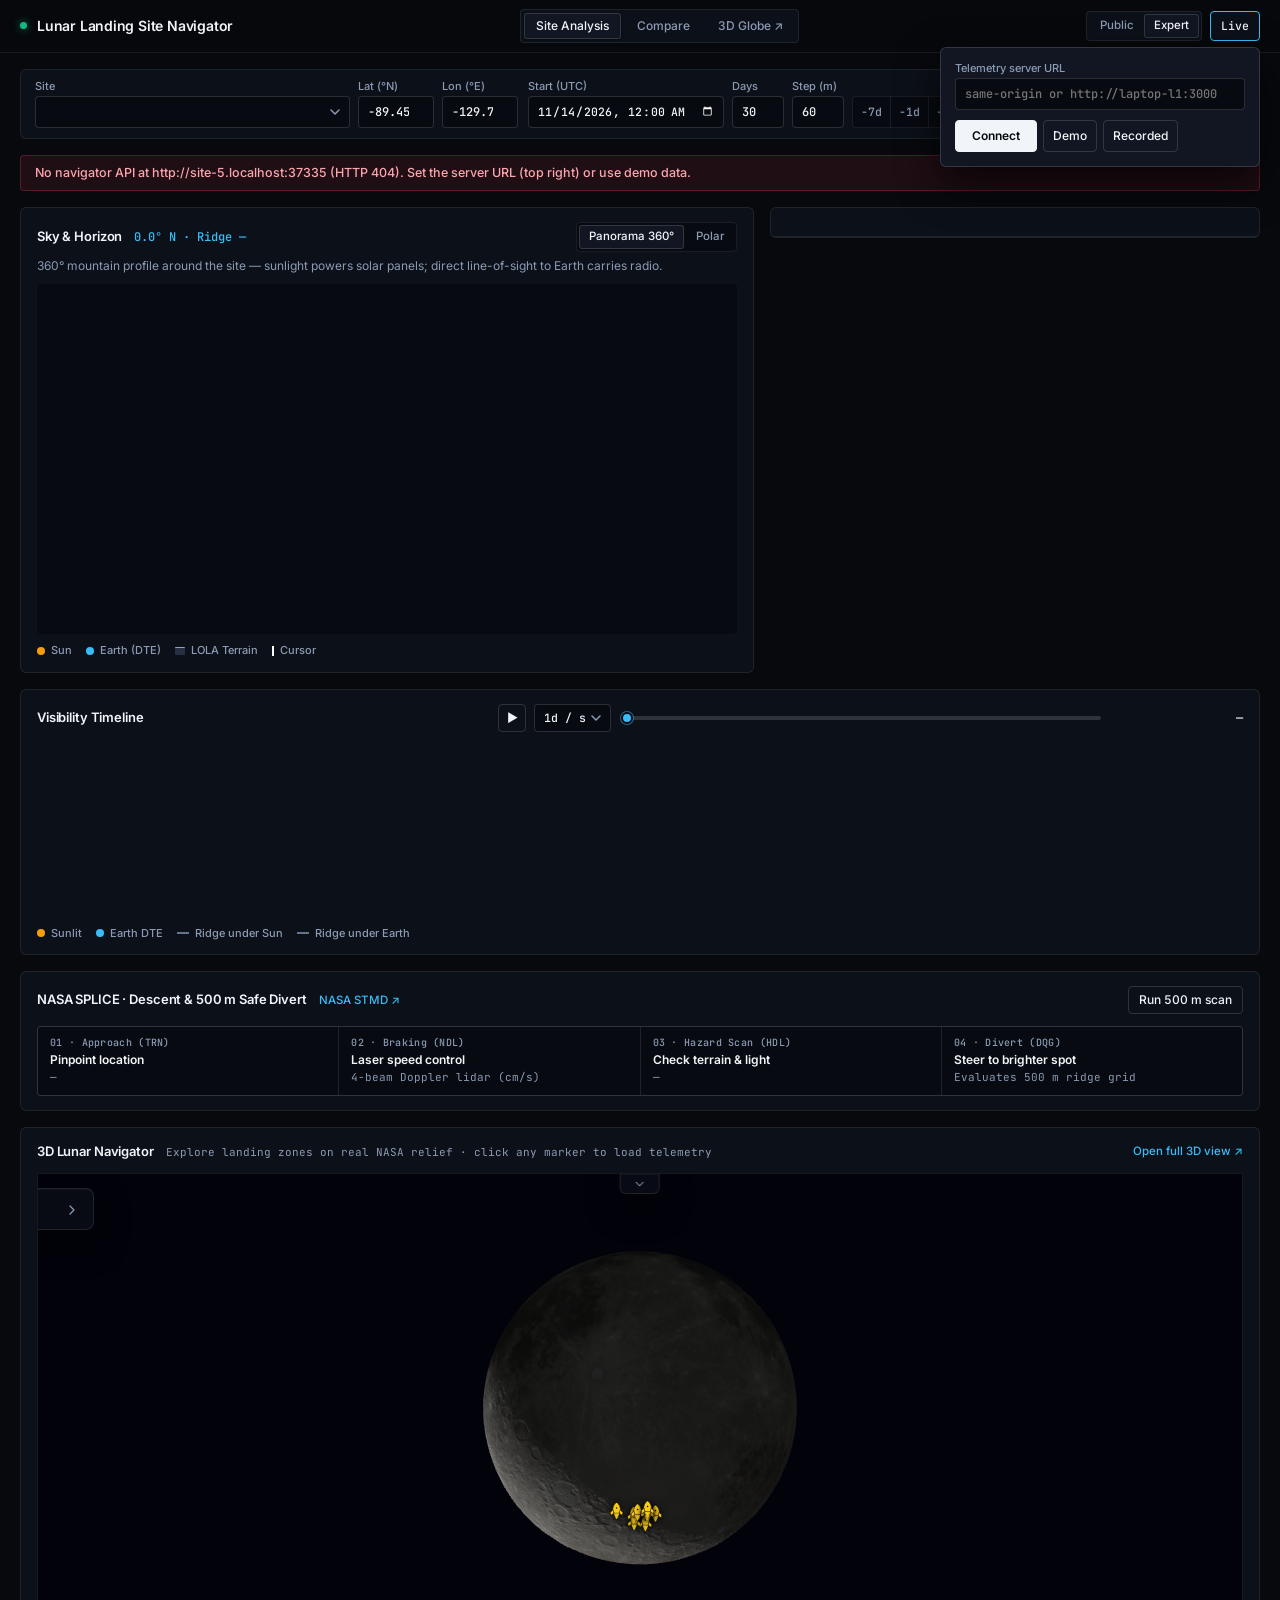
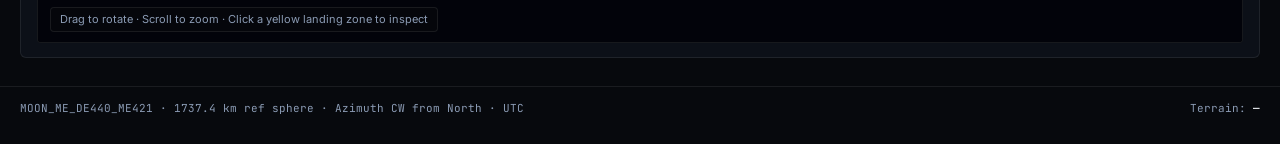
==== commit 37182c47: "fix(web): widen datetime-local input, declutter narrow panorama labels & bump ?v=20261115n" ====
--- a/web/index.html
+++ b/web/index.html
@@ -8,7 +8,7 @@
 <link rel="preconnect" href="https://fonts.googleapis.com">
 <link rel="preconnect" href="https://fonts.gstatic.com" crossorigin>
 <link href="https://fonts.googleapis.com/css2?family=Inter:wght@400;500;600;700&amp;family=JetBrains+Mono:wght@400;500;600&amp;display=swap" rel="stylesheet">
-<link rel="stylesheet" href="app.css?v=20261115m">
+<link rel="stylesheet" href="app.css?v=20261115n">
 </head>
 <body>
 <header>
@@ -231,9 +231,9 @@
   <span>Terrain: <strong id="hz-source">—</strong></span>
 </footer>
 
-<script src="sky.js?v=20261115m"></script>
-<script src="mock.js?v=20261115m"></script>
-<script src="app.js?v=20261115m"></script>
-<script src="embed3d.js?v=20261115m"></script>
+<script src="sky.js?v=20261115n"></script>
+<script src="mock.js?v=20261115n"></script>
+<script src="app.js?v=20261115n"></script>
+<script src="embed3d.js?v=20261115n"></script>
 </body>
 </html>
--- a/web/app.css
+++ b/web/app.css
@@ -300,7 +300,7 @@
   background-position: right 9px center;
 }
 input[type="number"], input[type="datetime-local"] { color-scheme: dark; }
-input[type="datetime-local"] { width: 176px; font-size: 11.5px; padding: 0 8px; }
+input[type="datetime-local"] { width: 196px; font-size: 11.5px; padding: 0 8px; }
 input:focus, select:focus {
   border-color: var(--earth);
   box-shadow: 0 0 0 2px rgba(56, 189, 248, 0.14);
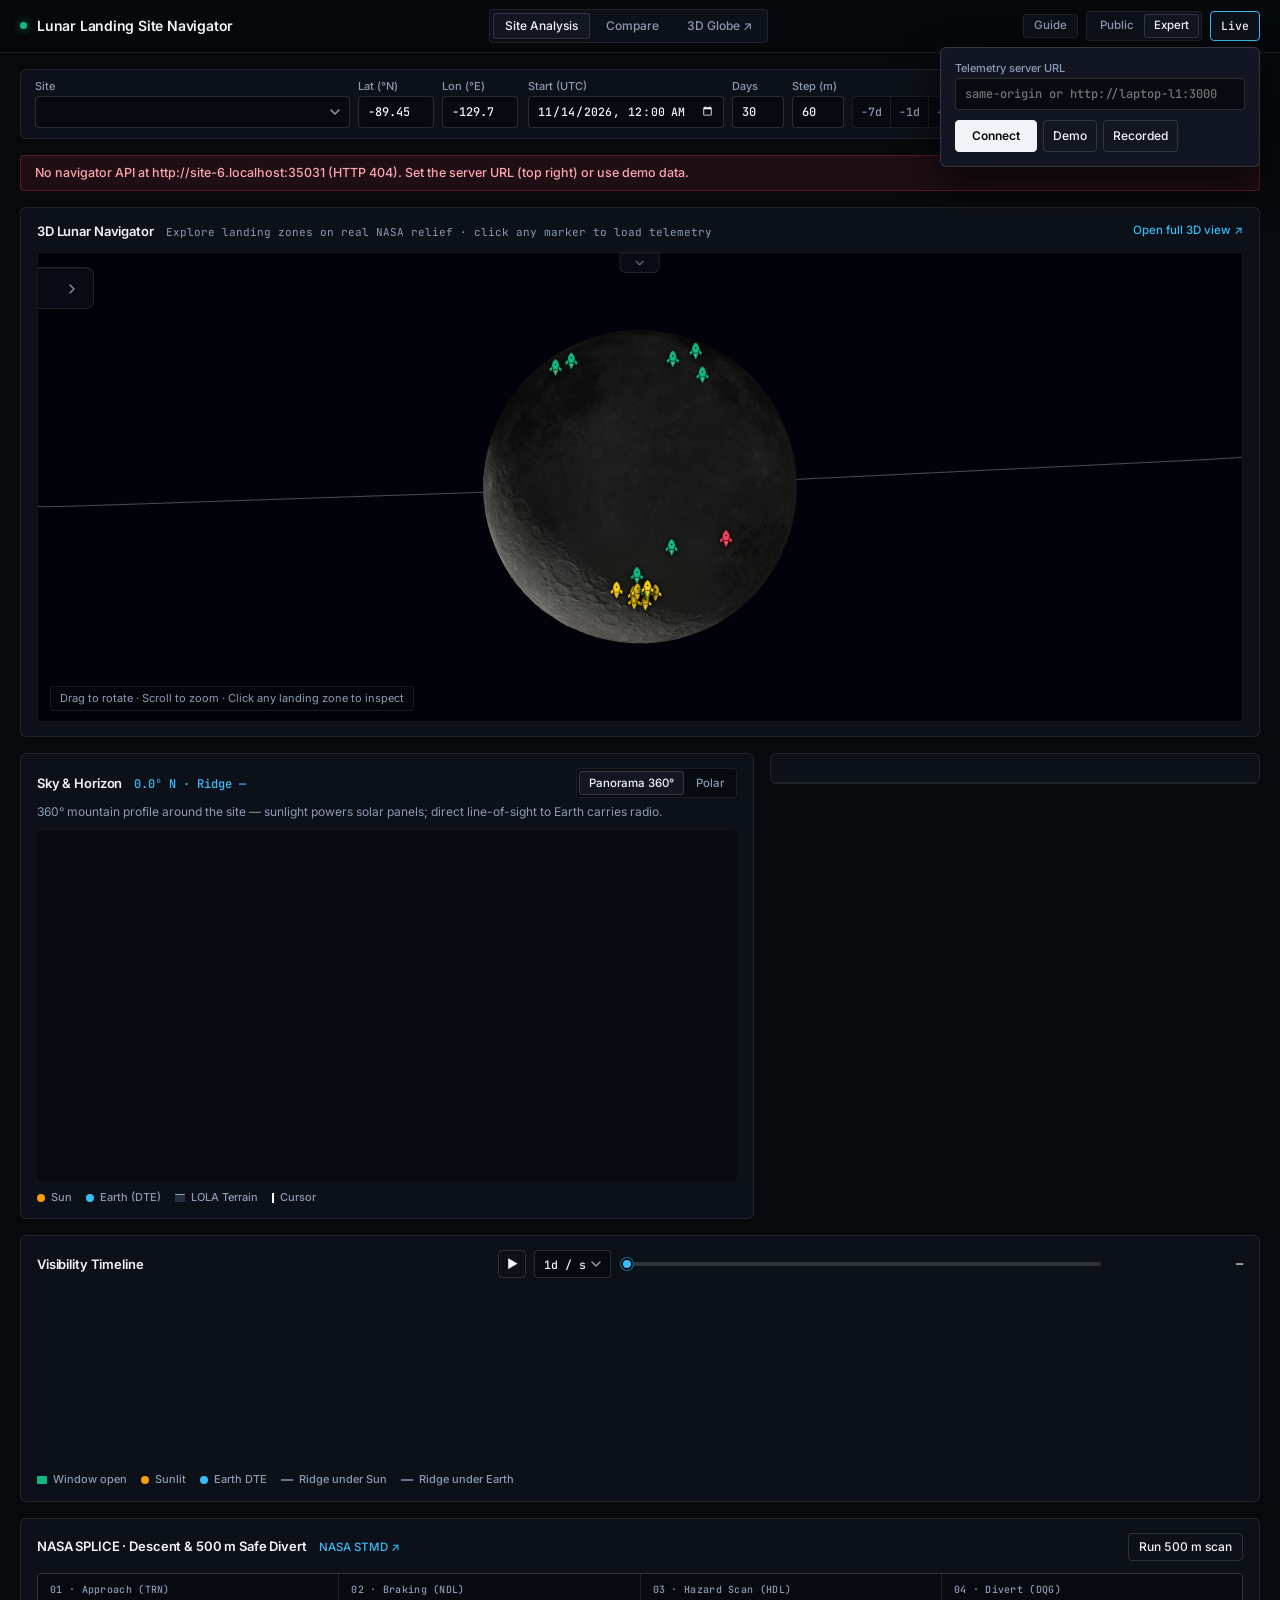
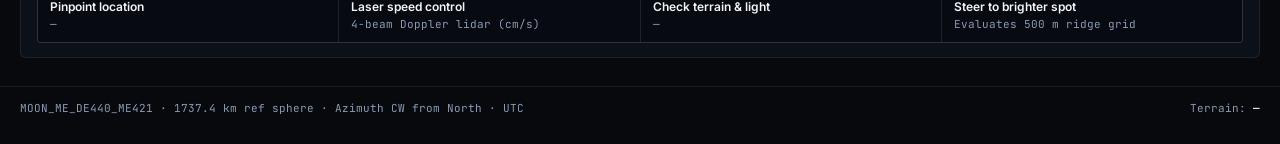
==== commit 5da57215: "feat(web): Moon-first Explore, true orbits, planet/site hover telemetry, and mission tour" ====
--- a/web/index.html
+++ b/web/index.html
@@ -8,7 +8,7 @@
 <link rel="preconnect" href="https://fonts.googleapis.com">
 <link rel="preconnect" href="https://fonts.gstatic.com" crossorigin>
 <link href="https://fonts.googleapis.com/css2?family=Inter:wght@400;500;600;700&amp;family=JetBrains+Mono:wght@400;500;600&amp;display=swap" rel="stylesheet">
-<link rel="stylesheet" href="app.css?v=20261115n">
+<link rel="stylesheet" href="app.css?v=20261115q">
 </head>
 <body>
 <header>
@@ -25,6 +25,7 @@
     </nav>
 
     <div class="header-actions">
+      <button type="button" id="tour-btn" class="tour-btn" title="Interactive mission guide (H)">Guide</button>
       <div class="mode" role="radiogroup" aria-label="Detail level">
         <button type="button" role="radio" data-mode="public" title="Plain-language mission readiness summary">Public</button>
         <button type="button" role="radio" data-mode="expert" title="Full telemetry, coordinates, and CSV export">Expert</button>
@@ -61,7 +62,7 @@
       </div>
 
       <div class="cmd-time">
-        <label>Start (UTC) <input id="start" type="datetime-local" value="2026-11-14T00:00"></label>
+        <label id="start-lbl"><span class="lbl-row">Start (UTC) <span id="start-win" class="win-tag"></span></span><input id="start" type="datetime-local" value="2026-11-14T00:00"></label>
         <label>Days <input id="days" type="number" step="any" min="1" max="400" value="30" class="num short"></label>
         <label class="expert">Step (m) <input id="step" type="number" step="any" min="1" value="60" class="num short"></label>
         <div class="slips" title="Shift start date">
@@ -84,6 +85,7 @@
   <div id="busy" role="status" hidden><span class="spin"></span> Computing topocentric ephemeris &amp; ray-marching LOLA DEM…</div>
 
   <section id="explore" data-only="explore">
+    <div id="moon3d-mount"></div>
     <div class="split">
       <!-- Left: Unified Sky & Horizon Canvas -->
       <div class="panel sky-wrap" id="pano-panel">
@@ -142,11 +144,13 @@
         </select>
         <input id="scrub" type="range" min="0" max="0" value="0" step="any" aria-label="Time">
         <output id="now">—</output>
+        <span id="now-win" class="win-tag"></span>
       </div>
     </div>
     <canvas id="timeline" data-only="explore"></canvas>
     <div id="cmp-bands" data-only="compare" hidden></div>
     <div class="legend expert timeline-legend" data-only="explore">
+      <span class="leg-item"><i class="sw sw-win"></i>Window open</span>
       <span class="leg-item"><i class="sw sw-sun"></i>Sunlit</span>
       <span class="leg-item"><i class="sw sw-earth"></i>Earth DTE</span>
       <span class="leg-item"><i class="sw sw-hz-line"></i>Ridge under Sun</span>
@@ -199,8 +203,6 @@
       </div>
       <table id="slips-table"></table>
     </div>
-
-    <div id="moon3d-mount"></div>
   </section>
 
   <section id="compare" data-only="compare" hidden>
@@ -231,9 +233,10 @@
   <span>Terrain: <strong id="hz-source">—</strong></span>
 </footer>
 
-<script src="sky.js?v=20261115n"></script>
-<script src="mock.js?v=20261115n"></script>
-<script src="app.js?v=20261115n"></script>
-<script src="embed3d.js?v=20261115n"></script>
+<script src="sky.js?v=20261115q"></script>
+<script src="mock.js?v=20261115q"></script>
+<script src="app.js?v=20261115q"></script>
+<script src="embed3d.js?v=20261115q"></script>
+<script src="tour.js?v=20261115q"></script>
 </body>
 </html>
--- a/web/app.css
+++ b/web/app.css
@@ -197,11 +197,11 @@
 }
 #f { order: 1; }
 #err, #busy { order: 2; }
-.split, .cmp-charts-panel { order: 3; }
-#timeline-panel { order: 4; }
-#splice-workflow, .cmp-table-panel { order: 5; }
-#slips { order: 6; }
-#moon3d-mount, #moon3d-panel { order: 7; }
+#moon3d-mount, #moon3d-panel { order: 3; }
+.split, .cmp-charts-panel { order: 4; }
+#timeline-panel { order: 5; }
+#splice-workflow, .cmp-table-panel { order: 6; }
+#slips { order: 7; }
 
 .panel {
   background: var(--panel);
@@ -269,6 +269,17 @@
   color: var(--muted);
 }
 label.grow { flex: 1 1 250px; min-width: 220px; }
+.lbl-row { display: inline-flex; align-items: center; gap: 6px; white-space: nowrap; }
+#start-lbl.win-open #start {
+  border-color: rgba(52, 211, 153, 0.55);
+  box-shadow: 0 0 0 1px rgba(52, 211, 153, 0.16);
+  color: #d1fae5;
+}
+#start-lbl.win-closed #start {
+  border-color: rgba(248, 113, 113, 0.55);
+  box-shadow: 0 0 0 1px rgba(248, 113, 113, 0.16);
+  color: #fee2e2;
+}
 label.inline {
   flex-direction: row;
   align-items: center;
@@ -478,12 +489,45 @@
 .timeline-legend { margin-top: 8px; }
 .leg-item { display: inline-flex; align-items: center; gap: 6px; }
 .sw { display: inline-block; flex: none; }
+.sw-win { width: 10px; height: 8px; border-radius: 1px; background: #10b981; }
 .sw-sun { width: 8px; height: 8px; border-radius: 50%; background: var(--sun); }
 .sw-earth { width: 8px; height: 8px; border-radius: 50%; background: var(--earth); }
 .sw-hz { width: 10px; height: 8px; border-radius: 1px; background: #263044; border-top: 1.5px solid var(--hz); }
 .sw-hz-line { width: 12px; height: 2px; background: #64748b; }
 .sw-hz-dash { width: 12px; height: 0; border-top: 2px dashed #64748b; }
 .sw-cur { width: 2px; height: 10px; background: #f8fafc; }
+
+.win-tag {
+  display: inline-flex;
+  align-items: center;
+  gap: 5px;
+  padding: 2px 7px;
+  border-radius: 999px;
+  font: 600 10.5px/1.25 var(--mono);
+  letter-spacing: 0.03em;
+  white-space: nowrap;
+  vertical-align: middle;
+}
+.win-tag:empty { display: none; }
+.win-tag::before {
+  content: '';
+  width: 6px;
+  height: 6px;
+  border-radius: 50%;
+  flex: none;
+}
+.win-tag.open {
+  color: #34d399;
+  background: rgba(16, 185, 129, 0.14);
+  border: 1px solid rgba(52, 211, 153, 0.35);
+}
+.win-tag.open::before { background: #34d399; box-shadow: 0 0 6px rgba(52, 211, 153, 0.7); }
+.win-tag.closed {
+  color: #f87171;
+  background: rgba(239, 68, 68, 0.14);
+  border: 1px solid rgba(248, 113, 113, 0.35);
+}
+.win-tag.closed::before { background: #f87171; }
 
 /* ---------- right column: ONE unified telemetry hub ---------- */
 .side {
@@ -544,18 +588,28 @@
 .readout-head {
   display: flex;
   justify-content: space-between;
-  align-items: baseline;
+  align-items: center;
+  flex-wrap: wrap;
+  gap: 6px;
   margin-bottom: 10px;
 }
 .readout-lbl {
   font: 500 11px/1 var(--sans);
   color: var(--muted);
+}
+.readout-time-wrap {
+  display: inline-flex;
+  align-items: center;
+  gap: 7px;
+  flex-wrap: wrap;
 }
 .readout-time {
   font: 500 11.5px/1 var(--mono);
   font-variant-numeric: tabular-nums;
   color: var(--text);
 }
+.readout-time.win-open { color: #34d399; }
+.readout-time.win-closed { color: #f87171; }
 .counts {
   display: grid;
   grid-template-columns: 1fr 1fr;
@@ -802,7 +856,15 @@
 .cmp-col .sub { color: var(--muted); font: 400 11px/1.2 var(--mono); }
 .cmp-cols.pano-stack .cmp-col canvas { height: 125px; cursor: crosshair; }
 .cmp-cols:not(.pano-stack) .cmp-col canvas { aspect-ratio: 1; max-height: 270px; margin: 0 auto; cursor: crosshair; }
-.cmp-col .now { font: 500 11.5px/1.3 var(--mono); font-variant-numeric: tabular-nums; }
+.cmp-col .now {
+  font: 500 11.5px/1.3 var(--mono);
+  font-variant-numeric: tabular-nums;
+  display: flex;
+  flex-wrap: wrap;
+  align-items: center;
+  gap: 4px 8px;
+}
+.cmp-stat { white-space: nowrap; }
 .cmp-band {
   display: grid;
   grid-template-columns: 180px 1fr;
@@ -811,7 +873,7 @@
   margin-bottom: 6px;
 }
 .cmp-band span { font: 500 11.5px/1.2 var(--sans); color: var(--muted); overflow: hidden; text-overflow: ellipsis; white-space: nowrap; }
-.cmp-band canvas { height: 30px; cursor: crosshair; }
+.cmp-band canvas { height: 42px; cursor: crosshair; }
 
 /* ---------- footer ---------- */
 footer {
@@ -834,22 +896,227 @@
 [data-mode="public"].custom .coord { display: flex !important; }
 main.stale canvas, main.stale .telemetry-hub { opacity: 0.35; }
 
+/* ---------- interactive mission tour ---------- */
+.tour-btn {
+  height: 24px;
+  padding: 0 10px;
+  background: var(--panel);
+  border: 1px solid var(--line);
+  border-radius: var(--r-sm);
+  font: 500 11.5px/1 var(--sans);
+  color: var(--muted);
+  cursor: pointer;
+  display: inline-flex;
+  align-items: center;
+  justify-content: center;
+  gap: 4px;
+  transition: color 0.12s, border-color 0.12s, background 0.12s;
+  white-space: nowrap;
+}
+.tour-btn:hover {
+  color: var(--text);
+  border-color: var(--line-strong);
+  background: var(--panel-elev);
+}
+.tour-btn:focus-visible {
+  outline: 2px solid var(--earth);
+  outline-offset: 1px;
+}
+.tour-btn.active {
+  border-color: var(--earth);
+  color: var(--earth);
+  background: rgba(56, 189, 248, 0.08);
+}
+
+.tour-focus {
+  outline: 2px solid var(--earth) !important;
+  outline-offset: 3px !important;
+  box-shadow: 0 0 0 4px rgba(56, 189, 248, 0.2), 0 8px 24px rgba(0, 0, 0, 0.6) !important;
+  transition: outline 0.15s ease, box-shadow 0.15s ease;
+  position: relative;
+  z-index: 30;
+}
+
+#tour-card {
+  position: fixed;
+  z-index: 1000;
+  width: min(380px, calc(100vw - 24px));
+  background: var(--panel-elev);
+  border: 1px solid var(--line-strong);
+  border-radius: var(--r-md);
+  box-shadow: 0 16px 40px rgba(0, 0, 0, 0.75), 0 0 0 1px rgba(255, 255, 255, 0.05);
+  color: var(--text);
+  padding: 14px 16px;
+  display: flex;
+  flex-direction: column;
+  gap: 10px;
+  pointer-events: auto;
+  box-sizing: border-box;
+}
+
+.tour-header {
+  display: flex;
+  align-items: center;
+  justify-content: space-between;
+  gap: 8px;
+}
+
+.tour-step-tag {
+  font: 600 10.5px/1 var(--mono);
+  font-variant-numeric: tabular-nums;
+  letter-spacing: 0.08em;
+  text-transform: uppercase;
+  color: var(--earth);
+  background: rgba(56, 189, 248, 0.12);
+  padding: 3px 6px;
+  border-radius: var(--r-sm);
+  border: 1px solid rgba(56, 189, 248, 0.25);
+}
+
+.tour-close {
+  background: transparent;
+  border: 0;
+  color: var(--muted);
+  cursor: pointer;
+  padding: 0;
+  display: inline-flex;
+  align-items: center;
+  justify-content: center;
+  border-radius: var(--r-sm);
+  font-size: 16px;
+  line-height: 1;
+  width: 22px;
+  height: 22px;
+  transition: color 0.12s, background 0.12s;
+}
+.tour-close:hover {
+  color: var(--text);
+  background: var(--line);
+}
+.tour-close:focus-visible {
+  outline: 2px solid var(--earth);
+}
+
+.tour-title {
+  margin: 0;
+  font: 600 13px/1.3 var(--sans);
+  letter-spacing: -0.01em;
+  color: var(--text);
+}
+
+.tour-body {
+  margin: 0;
+  font: 400 12px/1.55 var(--sans);
+  color: var(--muted);
+}
+
+.tour-footer {
+  display: flex;
+  align-items: center;
+  justify-content: space-between;
+  gap: 12px;
+  margin-top: 4px;
+  padding-top: 10px;
+  border-top: 1px solid var(--line);
+}
+
+.tour-dots {
+  display: flex;
+  align-items: center;
+  gap: 5px;
+}
+
+.tour-dot {
+  width: 6px;
+  height: 6px;
+  border-radius: 50%;
+  background: var(--line-strong);
+  transition: background 0.15s ease, transform 0.15s ease;
+}
+.tour-dot.active {
+  background: var(--earth);
+  transform: scale(1.25);
+}
+
+.tour-nav {
+  display: flex;
+  align-items: center;
+  gap: 6px;
+}
+
+.tour-nav-btn {
+  height: 26px;
+  padding: 0 10px;
+  background: var(--well);
+  border: 1px solid var(--line);
+  border-radius: var(--r-sm);
+  font: 500 11.5px/1 var(--sans);
+  color: var(--text);
+  cursor: pointer;
+  display: inline-flex;
+  align-items: center;
+  justify-content: center;
+  transition: all 0.12s ease;
+}
+.tour-nav-btn:hover:not(:disabled) {
+  border-color: var(--line-strong);
+  background: var(--panel);
+}
+.tour-nav-btn:disabled {
+  opacity: 0.35;
+  cursor: not-allowed;
+}
+.tour-nav-btn.primary {
+  background: var(--earth);
+  color: #040914;
+  border-color: var(--earth);
+  font-weight: 600;
+}
+.tour-nav-btn.primary:hover:not(:disabled) {
+  background: #7dd3fc;
+  border-color: #7dd3fc;
+}
+.tour-nav-btn:focus-visible {
+  outline: 2px solid var(--earth);
+  outline-offset: 1px;
+}
+
 /* ---------- responsiveness ---------- */
 main > *, .split > *, .side > *, .cmp-cols > * { min-width: 0; }
 #slips, #compare .panel, #best-panel { overflow-x: auto; }
 .metric b .ev, td .ev { font: 500 10.5px/1 var(--sans); color: var(--muted); margin-right: 4px; }
 
 @media (max-width: 720px) {
-  .header-inner { height: auto; padding: 10px 14px; flex-wrap: wrap; }
+  .header-inner { height: auto; padding: 10px 14px; flex-wrap: wrap; gap: 8px; }
+  .tabs { max-width: 100%; overflow-x: auto; -webkit-overflow-scrolling: touch; scrollbar-width: none; }
+  .tabs::-webkit-scrollbar { display: none; }
+  .tabs button, .nav-link { padding: 0 9px; font-size: 12px; white-space: nowrap; flex-shrink: 0; }
+  .header-actions { flex-wrap: wrap; gap: 6px; max-width: 100%; }
+  .tour-btn { height: 24px; padding: 0 8px; font-size: 11px; }
   main { padding: 12px 14px 20px; gap: 12px; }
   .cmd-fields, .cmd-time, .cmd-actions { width: 100%; }
   .cmd-fields[data-only="compare"] { grid-template-columns: 1fr; }
+  #start-lbl { width: 100%; }
   input[type="datetime-local"] { width: 100%; }
   input.num, input.num.short { width: 72px; }
   #timeline { height: 155px; }
   #pano { height: 220px; }
   .chart-stage { min-height: 220px; }
   .grid { grid-template-columns: 1fr 1fr; }
+  .play { flex: 1 1 100%; flex-wrap: wrap; justify-content: flex-start; gap: 8px; }
+  .play #scrub { flex: 1 1 120px; min-width: 0; }
+  .play #now { text-align: left; min-width: auto; }
   .cmp-band { grid-template-columns: 100px 1fr; }
   #server form { position: fixed; left: 12px; right: 12px; width: auto; top: 56px; }
 }
+
+@media (max-width: 480px) {
+  h1 { font-size: 13px; }
+  #tour-card {
+    left: 12px !important;
+    right: 12px !important;
+    width: auto !important;
+    max-width: calc(100vw - 24px) !important;
+    margin: 0 !important;
+  }
+}
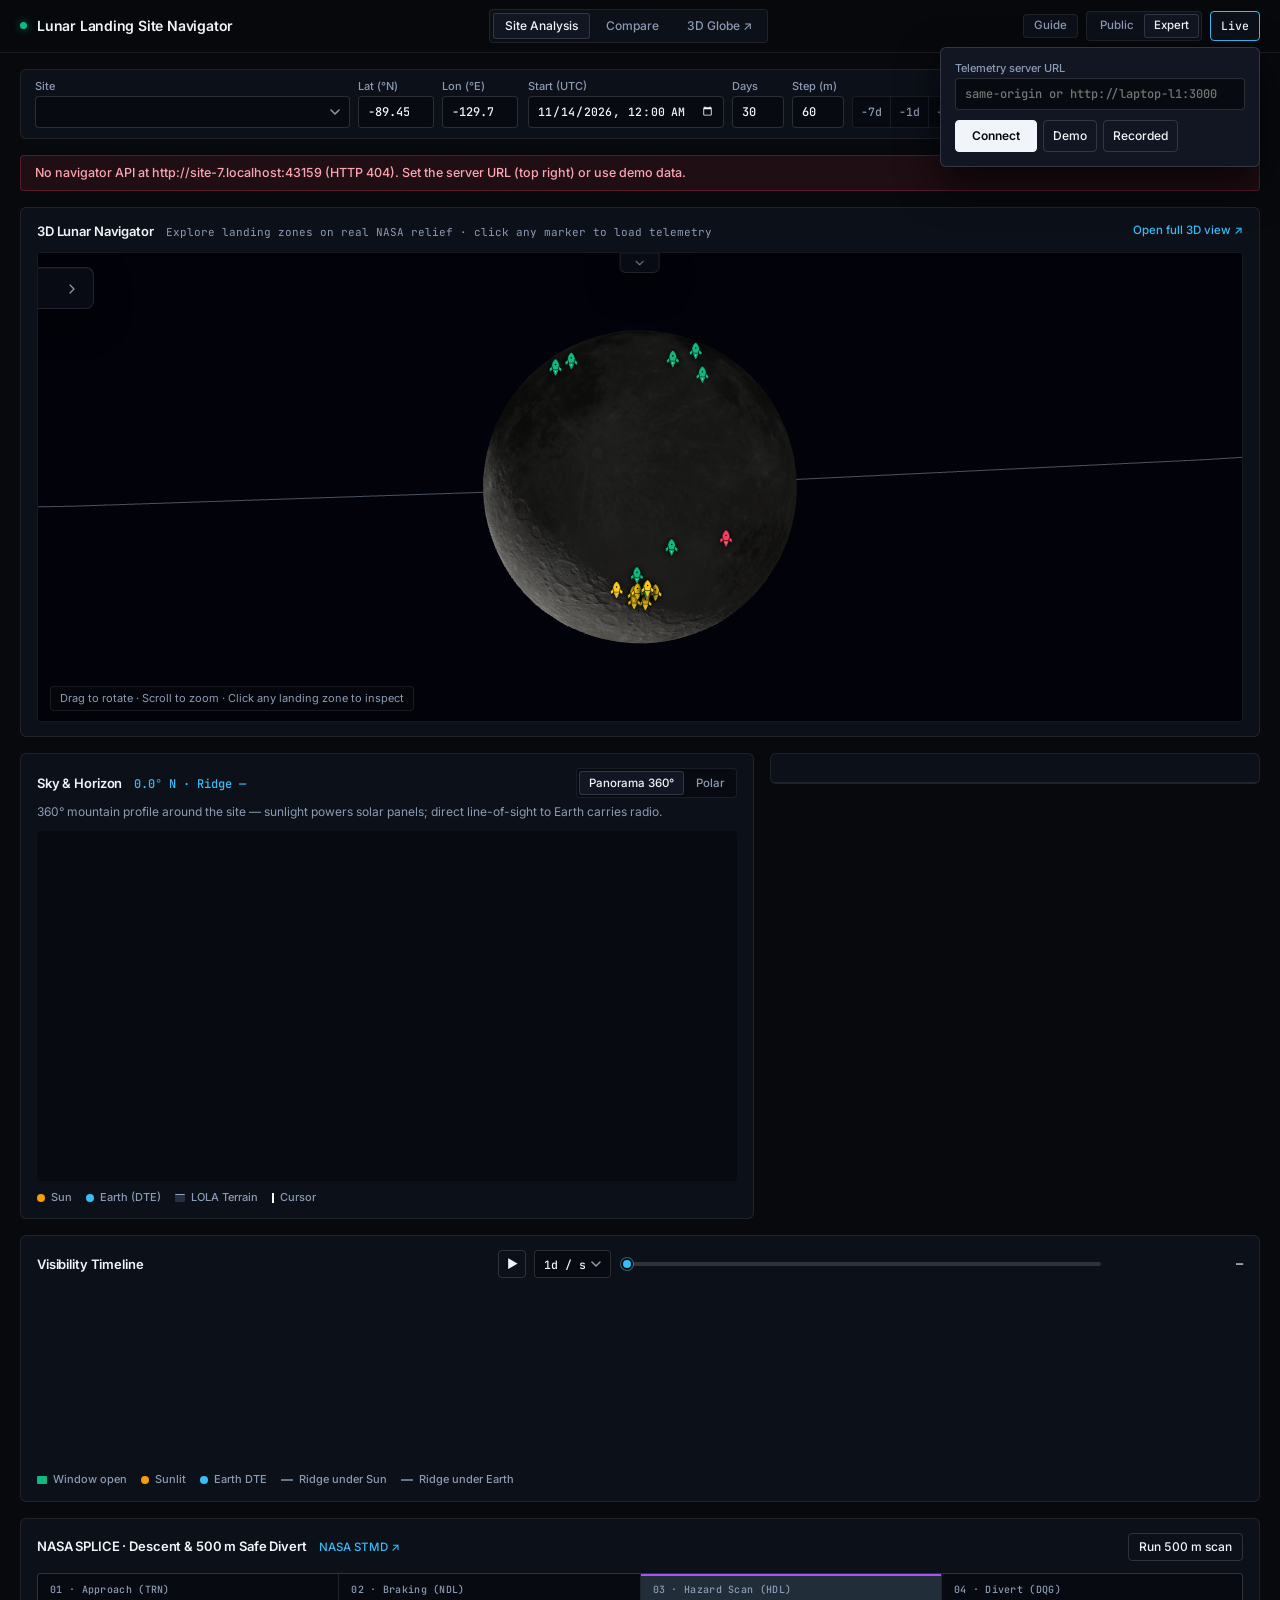
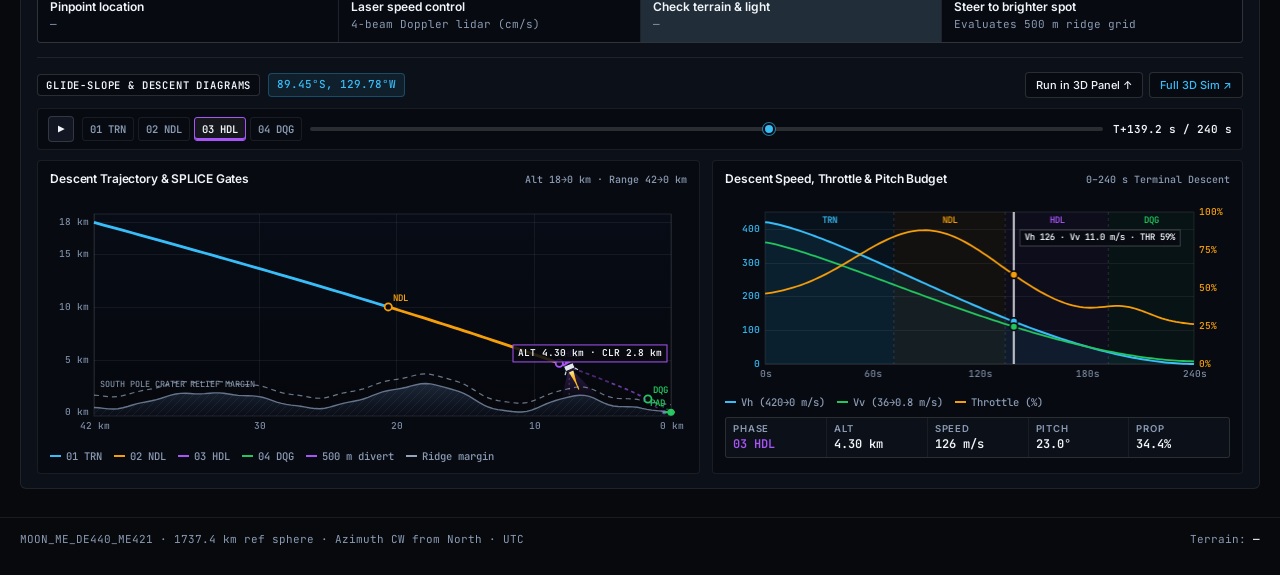
==== commit 54767e5c: "feat(web): hover/focus fixes, NASA SPLICE 3D/2D landing sim & live API compatibility" ====
--- a/web/index.html
+++ b/web/index.html
@@ -8,7 +8,7 @@
 <link rel="preconnect" href="https://fonts.googleapis.com">
 <link rel="preconnect" href="https://fonts.gstatic.com" crossorigin>
 <link href="https://fonts.googleapis.com/css2?family=Inter:wght@400;500;600;700&amp;family=JetBrains+Mono:wght@400;500;600&amp;display=swap" rel="stylesheet">
-<link rel="stylesheet" href="app.css?v=20261115q">
+<link rel="stylesheet" href="app.css?v=20261115s">
 </head>
 <body>
 <header>
@@ -233,10 +233,11 @@
   <span>Terrain: <strong id="hz-source">—</strong></span>
 </footer>
 
-<script src="sky.js?v=20261115q"></script>
-<script src="mock.js?v=20261115q"></script>
-<script src="app.js?v=20261115q"></script>
-<script src="embed3d.js?v=20261115q"></script>
-<script src="tour.js?v=20261115q"></script>
+<script src="sky.js?v=20261115s"></script>
+<script src="mock.js?v=20261115s"></script>
+<script src="app.js?v=20261115s"></script>
+<script src="embed3d.js?v=20261115s"></script>
+<script src="tour.js?v=20261115s"></script>
+<script src="landing-diagrams.js?v=20261115s"></script>
 </body>
 </html>
